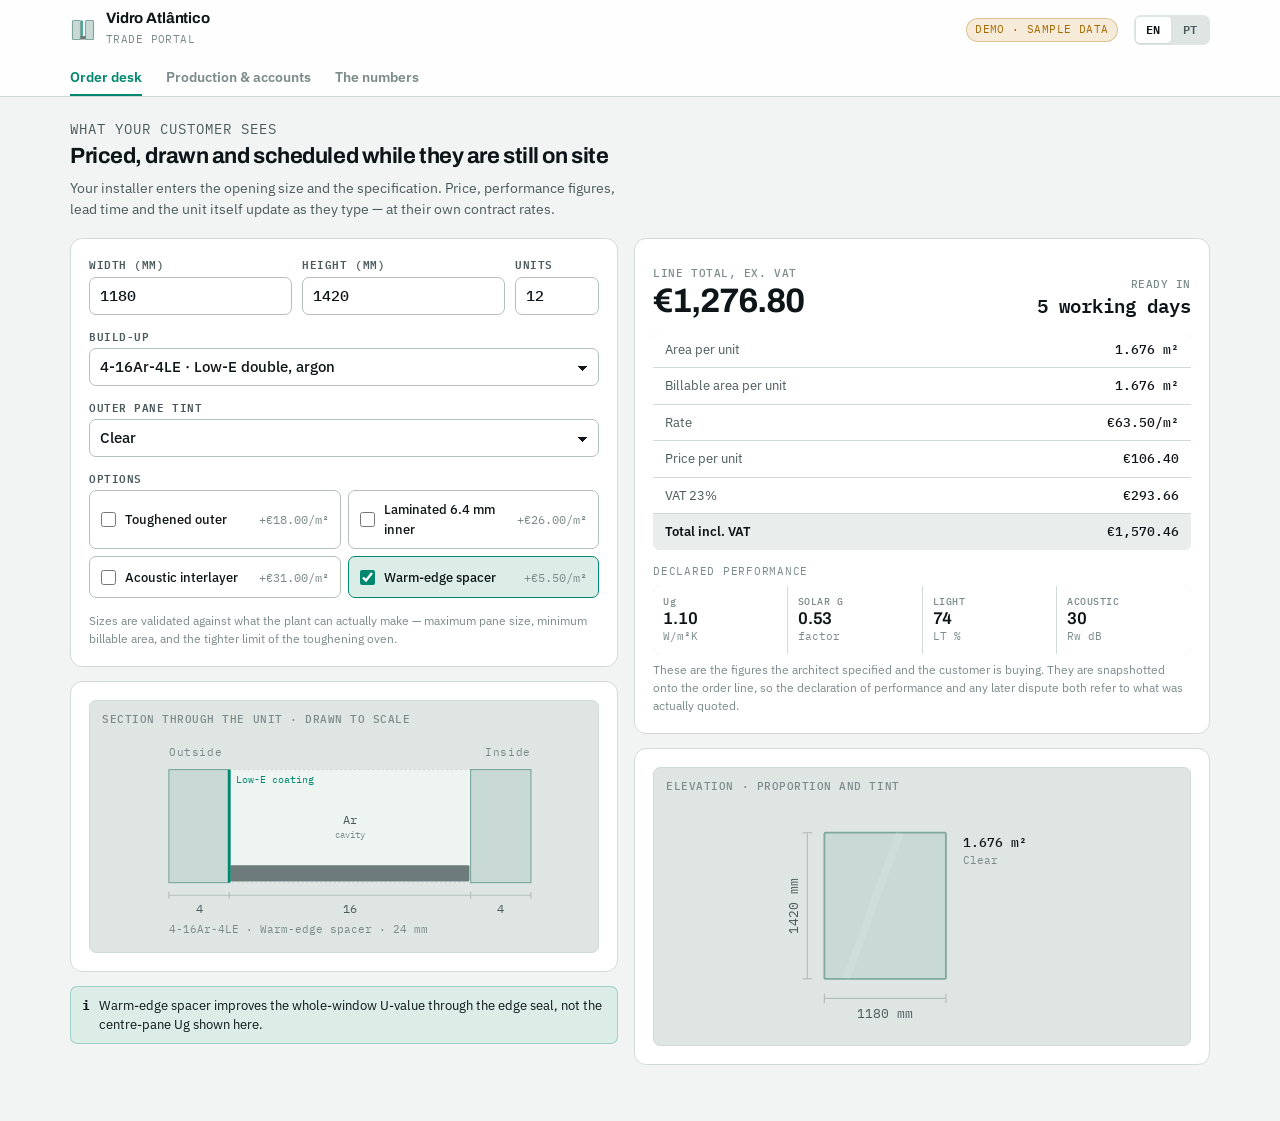
==== demo/index.html @ e07520bb "Add comprehensive overview documentation for `manager2` trade portal in English and Portuguese - Int" ====
<!doctype html>
<html lang="en">
<head>
<meta charset="utf-8">
<meta name="viewport" content="width=device-width, initial-scale=1">
<style>html{color-scheme:light dark}body{margin:0}img{max-width:100%}[hidden]{display:none!important}</style>
</head>
<body>
<title>Glass Order Desk</title>

<link rel="preconnect" href="https://fonts.gstatic.com" crossorigin>
<link rel="stylesheet" href="https://fonts.googleapis.com/css2?family=Archivo:wght@500;600;700&family=IBM+Plex+Mono:wght@400;500&family=IBM+Plex+Sans:wght@400;500;600&display=swap">

<style>
/* ---------------------------------------------------------------------------
   Palette derived from the material: standard float glass carries a green edge
   tint from its iron content — which is precisely why low-iron "extra clear"
   glass sells at a premium. So the neutrals are biased cool-green, the accent
   is that edge colour, and the smoked/tinted product line supplies the warm
   counterpart. Chart series colours validated for CVD separation, chroma,
   lightness band and surface contrast in both modes.
   --------------------------------------------------------------------------- */
:root {
  --ground:        #F2F4F3;
  --surface:       #FFFFFF;
  --surface-2:     #E9EDEB;
  --surface-sunk:  #DFE5E2;
  --edge:          #D2DAD7;
  --edge-strong:   #B4BFBB;

  --ink:           #0E1518;
  --ink-2:         #4A5A5C;
  --ink-3:         #7B8A8A;

  --accent:        #00876F;
  --accent-hover:  #006B58;
  --accent-sunk:   #DCEDE8;
  --accent-ink:    #FFFFFF;

  --tint:          #A56A00;
  --tint-sunk:     #F6EBD9;

  --series-1:      #00876F;
  --series-2:      #A56A00;

  --good:          #0ca30c;
  --warning:       #fab219;
  --serious:       #ec835a;
  --critical:      #d03b3b;
  --good-sunk:     #E2F3E2;
  --warning-sunk:  #FCF2DC;
  --critical-sunk: #FAE6E6;

  --glass-face:    #C9DAD6;
  --glass-edge:    #7FA8A0;
  --gas:           #EEF4F2;
  --spacer:        #6E7B7B;

  --focus:         #00876F;

  --r-sm: 4px;
  --r:    7px;
  --r-lg: 12px;

  --shadow-1: 0 1px 2px rgb(14 21 24 / 7%);
  --shadow-2: 0 4px 16px rgb(14 21 24 / 9%);

  --display: 'Archivo', 'Helvetica Neue', Arial, sans-serif;
  --body:    'IBM Plex Sans', system-ui, -apple-system, 'Segoe UI', sans-serif;
  --mono:    'IBM Plex Mono', ui-monospace, 'SF Mono', Menlo, monospace;

  --ease: cubic-bezier(0.32, 0.72, 0, 1);
  color-scheme: light dark;
}

@media (prefers-color-scheme: dark) {
  :root:not([data-theme="light"]) {
    --ground:        #101719;
    --surface:       #172124;
    --surface-2:     #1E2A2D;
    --surface-sunk:  #131C1F;
    --edge:          #26363A;
    --edge-strong:   #3B4E52;

    --ink:           #EDF2F1;
    --ink-2:         #9FB0AF;
    --ink-3:         #6E8080;

    --accent:        #2E9E8F;
    --accent-hover:  #46B3A6;
    --accent-sunk:   #122E2C;
    --accent-ink:    #06201C;

    --tint:          #BE8636;
    --tint-sunk:     #2C2213;

    --series-1:      #2E9E8F;
    --series-2:      #BE8636;

    --good-sunk:     #102A12;
    --warning-sunk:  #2C2410;
    --critical-sunk: #2E1614;

    --glass-face:    #2A3F42;
    --glass-edge:    #4E7B78;
    --gas:           #1B2629;
    --spacer:        #63767A;

    --focus:         #46B3A6;

    --shadow-1: 0 1px 2px rgb(0 0 0 / 45%);
    --shadow-2: 0 4px 16px rgb(0 0 0 / 55%);
  }
}

:root[data-theme="dark"] {
  --ground:        #101719;
  --surface:       #172124;
  --surface-2:     #1E2A2D;
  --surface-sunk:  #131C1F;
  --edge:          #26363A;
  --edge-strong:   #3B4E52;
  --ink:           #EDF2F1;
  --ink-2:         #9FB0AF;
  --ink-3:         #6E8080;
  --accent:        #2E9E8F;
  --accent-hover:  #46B3A6;
  --accent-sunk:   #122E2C;
  --accent-ink:    #06201C;
  --tint:          #BE8636;
  --tint-sunk:     #2C2213;
  --series-1:      #2E9E8F;
  --series-2:      #BE8636;
  --good-sunk:     #102A12;
  --warning-sunk:  #2C2410;
  --critical-sunk: #2E1614;
  --glass-face:    #2A3F42;
  --glass-edge:    #4E7B78;
  --gas:           #1B2629;
  --spacer:        #63767A;
  --focus:         #46B3A6;
  --shadow-1: 0 1px 2px rgb(0 0 0 / 45%);
  --shadow-2: 0 4px 16px rgb(0 0 0 / 55%);
}

*, *::before, *::after { box-sizing: border-box; }

body {
  margin: 0;
  background: var(--ground);
  color: var(--ink);
  font-family: var(--body);
  font-size: 15px;
  line-height: 1.5;
  -webkit-font-smoothing: antialiased;
}

svg { display: block; }
.draw svg, .panel > svg { width: 100%; height: auto; }
[hidden] { display: none !important; }

:focus-visible {
  outline: 2px solid var(--focus);
  outline-offset: 2px;
}

/* --- Header -------------------------------------------------------------- */
.masthead {
  position: sticky; top: 0; z-index: 40;
  background: color-mix(in srgb, var(--surface) 90%, transparent);
  backdrop-filter: blur(12px) saturate(160%);
  border-bottom: 1px solid var(--edge);
}
.masthead__inner {
  max-width: 1180px; margin: 0 auto; padding: 10px 20px;
  display: flex; align-items: center; gap: 16px; flex-wrap: wrap;
}
.brand { display: flex; align-items: center; gap: 10px; margin-right: auto; }
.brand__glyph { flex: none; }
.brand__name {
  font-family: var(--display); font-weight: 700; font-size: 15px;
  letter-spacing: -0.01em; margin: 0; line-height: 1.15;
}
.brand__sub {
  font-family: var(--mono); font-size: 10.5px; color: var(--ink-3);
  letter-spacing: 0.04em; text-transform: uppercase;
}
.sample-chip {
  font-family: var(--mono); font-size: 10.5px; letter-spacing: 0.04em;
  text-transform: uppercase; color: var(--tint);
  background: var(--tint-sunk); border: 1px solid color-mix(in srgb, var(--tint) 32%, transparent);
  padding: 3px 8px; border-radius: 999px; white-space: nowrap;
}
.lang { display: flex; gap: 2px; background: var(--surface-sunk); padding: 2px; border-radius: var(--r); }
.lang button {
  font: 600 11.5px/1 var(--mono); letter-spacing: 0.05em;
  padding: 7px 10px; border: 0; border-radius: var(--r-sm);
  background: transparent; color: var(--ink-2); cursor: pointer;
  transition: background 140ms var(--ease), color 140ms var(--ease);
}
.lang button[aria-pressed="true"] { background: var(--surface); color: var(--ink); box-shadow: var(--shadow-1); }

.viewtabs {
  max-width: 1180px; margin: 0 auto; padding: 0 20px;
  display: flex; gap: 24px; overflow-x: auto;
}
.viewtabs button {
  font: 600 13.5px/1 var(--body); color: var(--ink-3);
  background: none; border: 0; border-bottom: 2px solid transparent;
  padding: 11px 0 10px; cursor: pointer; white-space: nowrap;
  transition: color 140ms var(--ease), border-color 140ms var(--ease);
}
.viewtabs button:hover { color: var(--ink-2); }
.viewtabs button[aria-selected="true"] { color: var(--accent); border-bottom-color: var(--accent); }

/* --- Shell --------------------------------------------------------------- */
.shell { max-width: 1180px; margin: 0 auto; padding: 22px 20px 56px; }

.viewhead { margin-bottom: 18px; max-width: 62ch; }
.viewhead h2 {
  font-family: var(--display); font-weight: 700; font-size: 22px;
  letter-spacing: -0.02em; margin: 0 0 5px; text-wrap: balance;
}
.viewhead p { margin: 0; color: var(--ink-2); font-size: 14px; }

.eyebrow {
  font-family: var(--mono); font-size: 10.5px; letter-spacing: 0.07em;
  text-transform: uppercase; color: var(--ink-3); margin: 0 0 8px;
}

.panel {
  background: var(--surface); border: 1px solid var(--edge);
  border-radius: var(--r-lg); padding: 18px;
}
.panel--sunk { background: var(--surface-sunk); }

.grid-desk { display: grid; gap: 16px; grid-template-columns: 1fr; align-items: start; }
@media (min-width: 900px) { .grid-desk { grid-template-columns: minmax(0,1fr) minmax(0,1.05fr); } }

.stack { display: flex; flex-direction: column; gap: 14px; }
.row { display: flex; align-items: center; gap: 10px; }
.row--between { justify-content: space-between; }

/* --- Form -------------------------------------------------------------- */
.fieldrow { display: grid; gap: 10px; grid-template-columns: 1fr 1fr 84px; }
@media (max-width: 520px) { .fieldrow { grid-template-columns: 1fr 1fr; } }

label.f { display: block; }
.f__label {
  display: block; font: 600 11px/1.3 var(--mono); letter-spacing: 0.05em;
  text-transform: uppercase; color: var(--ink-2); margin-bottom: 5px;
}
input[type="number"], select {
  width: 100%; font: 500 15px/1.2 var(--mono); color: var(--ink);
  background: var(--surface); border: 1px solid var(--edge-strong);
  border-radius: var(--r); padding: 9px 10px; appearance: none;
  transition: border-color 140ms var(--ease), box-shadow 140ms var(--ease);
}
select { font-family: var(--body); font-weight: 500; padding-right: 30px;
  background-image: linear-gradient(45deg, transparent 50%, currentColor 50%),
                    linear-gradient(135deg, currentColor 50%, transparent 50%);
  background-position: calc(100% - 16px) 17px, calc(100% - 11px) 17px;
  background-size: 5px 5px, 5px 5px; background-repeat: no-repeat; }
input:focus-visible, select:focus-visible {
  outline: none; border-color: var(--focus);
  box-shadow: 0 0 0 3px color-mix(in srgb, var(--focus) 20%, transparent);
}

.opts { display: grid; gap: 7px; grid-template-columns: 1fr; }
@media (min-width: 480px) { .opts { grid-template-columns: 1fr 1fr; } }
.opt {
  display: flex; align-items: center; gap: 9px; cursor: pointer;
  border: 1px solid var(--edge-strong); border-radius: var(--r);
  padding: 9px 11px; background: var(--surface); min-height: 42px;
  transition: border-color 140ms var(--ease), background 140ms var(--ease);
}
.opt:hover { background: var(--surface-2); }
.opt input { accent-color: var(--accent); width: 15px; height: 15px; margin: 0; flex: none; }
.opt:has(input:checked) { border-color: var(--accent); background: var(--accent-sunk); }
.opt__t { font-size: 13px; font-weight: 500; }
.opt__p { font-family: var(--mono); font-size: 11.5px; color: var(--ink-3); margin-left: auto; white-space: nowrap; }

/* --- Readout ------------------------------------------------------------ */
.readout { display: grid; gap: 1px; background: var(--edge); border-radius: var(--r); overflow: hidden; }
.readout__row {
  display: flex; justify-content: space-between; gap: 12px;
  background: var(--surface); padding: 8px 12px; font-size: 13px;
}
.readout__row span:first-child { color: var(--ink-2); }
.readout__row span:last-child { font-family: var(--mono); font-variant-numeric: tabular-nums; font-weight: 500; }
.readout__row--sum { background: var(--surface-2); font-weight: 600; }
.readout__row--sum span:first-child { color: var(--ink); }

.perf { display: grid; grid-template-columns: repeat(4, 1fr); gap: 1px; background: var(--edge);
  border-radius: var(--r); overflow: hidden; }
.perf__cell { background: var(--surface); padding: 9px 10px; }
.perf__k { font: 500 10px/1.3 var(--mono); letter-spacing: 0.05em; text-transform: uppercase; color: var(--ink-3); }
.perf__k--raw { text-transform: none; letter-spacing: 0.03em; }
.perf__v { font: 600 17px/1.25 var(--display); font-variant-numeric: tabular-nums; letter-spacing: -0.01em; }
.perf__u { font-size: 10.5px; color: var(--ink-3); font-family: var(--mono); }

.bigprice {
  display: flex; align-items: flex-end; justify-content: space-between; gap: 14px;
  padding-top: 4px; flex-wrap: wrap;
}
.bigprice__n {
  font-family: var(--display); font-weight: 700; font-size: 34px; line-height: 1;
  letter-spacing: -0.03em; font-variant-numeric: tabular-nums;
}
.bigprice__l { font: 500 11px/1.3 var(--mono); letter-spacing: 0.05em; text-transform: uppercase; color: var(--ink-3); }

.flag {
  display: flex; gap: 9px; align-items: flex-start; font-size: 12.5px;
  border-radius: var(--r); padding: 9px 11px; border: 1px solid transparent;
}
.flag--warn { background: var(--warning-sunk); border-color: color-mix(in srgb, var(--warning) 40%, transparent); }
.flag--bad  { background: var(--critical-sunk); border-color: color-mix(in srgb, var(--critical) 40%, transparent); }
.flag--ok   { background: var(--accent-sunk); border-color: color-mix(in srgb, var(--accent) 28%, transparent); }
.flag__i { flex: none; font-weight: 700; font-family: var(--mono); }

.note { font-size: 12px; color: var(--ink-3); margin: 0; }
.note code, .mono { font-family: var(--mono); }

/* --- Drawing ------------------------------------------------------------ */
.draw { background: var(--surface-sunk); border: 1px solid var(--edge); border-radius: var(--r); padding: 12px; }
.draw + .draw { margin-top: 12px; }
.draw__cap { font: 500 10.5px/1.3 var(--mono); letter-spacing: 0.05em; text-transform: uppercase;
  color: var(--ink-3); margin: 0 0 8px; }

/* --- Queue -------------------------------------------------------------- */
.queue { display: flex; flex-direction: column; gap: 8px; }
.qrow {
  display: grid; gap: 10px; align-items: center; width: 100%; text-align: left;
  grid-template-columns: 1fr auto;
  background: var(--surface); border: 1px solid var(--edge); border-left: 3px solid var(--edge-strong);
  border-radius: var(--r); padding: 11px 13px; cursor: pointer;
  font: inherit; color: inherit;
  transition: border-color 140ms var(--ease), background 140ms var(--ease), transform 140ms var(--ease);
}
.qrow:hover { background: var(--surface-2); }
.qrow:active { transform: scale(0.996); }
.qrow[aria-current="true"] { border-color: var(--accent); border-left-color: var(--accent); background: var(--accent-sunk); }
.qrow[data-sev="critical"] { border-left-color: var(--critical); }
.qrow[data-sev="warning"] { border-left-color: var(--warning); }
.qrow[data-sev="good"] { border-left-color: var(--good); }
.qrow__ref { font: 500 12.5px/1.3 var(--mono); }
.qrow__acct { font-size: 13px; font-weight: 500; margin-top: 1px; }
.qrow__meta { font: 400 11.5px/1.4 var(--mono); color: var(--ink-3); margin-top: 2px; }
.qrow__right { text-align: right; display: flex; flex-direction: column; gap: 4px; align-items: flex-end; }
.qrow__val { font: 600 14px/1.2 var(--mono); font-variant-numeric: tabular-nums; }

.chip {
  display: inline-flex; align-items: center; gap: 5px; white-space: nowrap;
  font: 600 10.5px/1 var(--mono); letter-spacing: 0.03em; text-transform: uppercase;
  padding: 4px 7px; border-radius: 999px;
}
.chip__d { width: 6px; height: 6px; border-radius: 50%; flex: none; }
.chip--good { background: var(--good-sunk); color: color-mix(in srgb, var(--good) 78%, var(--ink)); }
.chip--good .chip__d { background: var(--good); }
.chip--warn { background: var(--warning-sunk); color: color-mix(in srgb, var(--warning) 62%, var(--ink)); }
.chip--warn .chip__d { background: var(--warning); }
.chip--bad { background: var(--critical-sunk); color: color-mix(in srgb, var(--critical) 82%, var(--ink)); }
.chip--bad .chip__d { background: var(--critical); }
.chip--neutral { background: var(--surface-sunk); color: var(--ink-2); }
.chip--neutral .chip__d { background: var(--ink-3); }
.chip--accent { background: var(--accent-sunk); color: color-mix(in srgb, var(--accent) 84%, var(--ink)); }
.chip--accent .chip__d { background: var(--accent); }

.btn {
  display: inline-flex; align-items: center; justify-content: center; gap: 7px;
  min-height: 38px; padding: 8px 15px; font: 600 13px/1 var(--body);
  border-radius: var(--r); border: 1px solid transparent; cursor: pointer;
  transition: background 140ms var(--ease), transform 140ms var(--ease), opacity 140ms var(--ease);
}
.btn:active { transform: scale(0.98); }
.btn--primary { background: var(--accent); color: var(--accent-ink); }
.btn--primary:hover { background: var(--accent-hover); }
.btn--ghost { background: transparent; color: var(--ink); border-color: var(--edge-strong); }
.btn--ghost:hover { background: var(--surface-2); }
.btn:disabled { opacity: 0.45; cursor: not-allowed; transform: none; }

.itemtable { width: 100%; border-collapse: collapse; font-size: 12.5px; }
.itemtable th {
  font: 600 10px/1.3 var(--mono); letter-spacing: 0.05em; text-transform: uppercase;
  color: var(--ink-3); text-align: left; padding: 6px 8px; border-bottom: 1px solid var(--edge);
}
.itemtable td { padding: 7px 8px; border-bottom: 1px solid var(--edge); font-family: var(--mono); }
.itemtable td.t { font-family: var(--body); }
.itemtable .num { text-align: right; font-variant-numeric: tabular-nums; }
.scroll-x { overflow-x: auto; -webkit-overflow-scrolling: touch; }

/* --- Stats + charts ---------------------------------------------------- */
.stats { display: grid; gap: 1px; background: var(--edge); border: 1px solid var(--edge);
  border-radius: var(--r-lg); overflow: hidden; grid-template-columns: repeat(2, 1fr); }
@media (min-width: 760px) { .stats { grid-template-columns: repeat(4, 1fr); } }
.stat { background: var(--surface); padding: 14px 15px; }
.stat__k { font: 500 10.5px/1.3 var(--mono); letter-spacing: 0.05em; text-transform: uppercase; color: var(--ink-3); }
.stat__v { font-family: var(--display); font-weight: 700; font-size: 25px; line-height: 1.1;
  letter-spacing: -0.025em; font-variant-numeric: tabular-nums; margin-top: 3px; }
.stat__n { font-size: 11.5px; color: var(--ink-2); margin-top: 3px; }

.charts { display: grid; gap: 16px; grid-template-columns: 1fr; }
@media (min-width: 880px) { .charts--2 { grid-template-columns: 1fr 1fr; } }

.chart__h { display: flex; justify-content: space-between; align-items: baseline; gap: 10px;
  margin-bottom: 3px; flex-wrap: wrap; }
.chart__t { font-family: var(--display); font-weight: 600; font-size: 14.5px; letter-spacing: -0.01em; margin: 0; }
.chart__s { font-size: 12px; color: var(--ink-2); margin: 0 0 12px; }

.legend { display: flex; gap: 14px; flex-wrap: wrap; margin-bottom: 10px; }
.legend__i { display: flex; align-items: center; gap: 6px; font-size: 11.5px; color: var(--ink-2); }
.legend__sw { width: 10px; height: 10px; border-radius: 2px; flex: none; }

.tip {
  position: fixed; z-index: 60; pointer-events: none; opacity: 0;
  background: var(--surface); border: 1px solid var(--edge-strong);
  border-radius: var(--r); box-shadow: var(--shadow-2);
  padding: 8px 10px; font-size: 12px; min-width: 130px;
  transition: opacity 100ms var(--ease);
}
.tip.on { opacity: 1; }
.tip__t { font: 600 11px/1.3 var(--mono); letter-spacing: 0.04em; text-transform: uppercase;
  color: var(--ink-3); margin-bottom: 5px; }
.tip__r { display: flex; justify-content: space-between; gap: 14px; }
.tip__r span:last-child { font-family: var(--mono); font-variant-numeric: tabular-nums; font-weight: 500; }
.tip__sw { width: 8px; height: 8px; border-radius: 2px; display: inline-block; margin-right: 5px; }

details.data { margin-top: 10px; }
details.data summary {
  font: 500 11.5px/1 var(--mono); letter-spacing: 0.03em; color: var(--ink-3);
  cursor: pointer; padding: 5px 0;
}
details.data summary:hover { color: var(--ink-2); }

.bar-hit { cursor: pointer; }
.bar-hit:hover { opacity: 0.82; }

/* --- Closing ----------------------------------------------------------- */
.before-after { display: grid; gap: 12px; grid-template-columns: 1fr; }
@media (min-width: 720px) { .before-after { grid-template-columns: 1fr 1fr; } }
.ba { border: 1px solid var(--edge); border-radius: var(--r-lg); padding: 16px; background: var(--surface); }
.ba--now { background: var(--surface-sunk); }
.ba h4 { font-family: var(--display); font-size: 13px; font-weight: 700; letter-spacing: 0.02em;
  text-transform: uppercase; margin: 0 0 10px; color: var(--ink-3); }
.ba--after h4 { color: var(--accent); }
.ba ul { margin: 0; padding-left: 17px; font-size: 13.5px; }
.ba li + li { margin-top: 6px; }

.foot { margin-top: 30px; padding-top: 16px; border-top: 1px solid var(--edge);
  font-size: 12px; color: var(--ink-3); max-width: 70ch; }

@media (prefers-reduced-motion: reduce) {
  *, *::before, *::after { transition-duration: 0.01ms !important; animation-duration: 0.01ms !important; }
}
</style>

<header class="masthead">
  <div class="masthead__inner">
    <div class="brand">
      <svg class="brand__glyph" width="26" height="26" viewBox="0 0 26 26" aria-hidden="true">
        <rect x="2.5" y="3.5" width="8" height="19" rx="1" fill="var(--glass-face)" stroke="var(--glass-edge)" stroke-width="1.2"/>
        <rect x="15.5" y="3.5" width="8" height="19" rx="1" fill="var(--glass-face)" stroke="var(--glass-edge)" stroke-width="1.2"/>
        <rect x="10.5" y="19" width="5" height="3.5" fill="var(--spacer)"/>
        <line x1="12" y1="3.5" x2="12" y2="19" stroke="var(--accent)" stroke-width="1.4"/>
      </svg>
      <div>
        <p class="brand__name" data-i18n="brandName">Vidro Atlântico</p>
        <span class="brand__sub" data-i18n="brandSub">Trade portal</span>
      </div>
    </div>
    <span class="sample-chip" data-i18n="sampleChip">Demo · sample data</span>
    <div class="lang" role="group" aria-label="Language">
      <button type="button" data-lang="en" aria-pressed="true">EN</button>
      <button type="button" data-lang="pt" aria-pressed="false">PT</button>
    </div>
  </div>
  <div class="viewtabs" role="tablist">
    <button type="button" role="tab" data-view="desk" aria-selected="true" data-i18n="tabDesk">Order desk</button>
    <button type="button" role="tab" data-view="ops" aria-selected="false" data-i18n="tabOps">Production &amp; accounts</button>
    <button type="button" role="tab" data-view="numbers" aria-selected="false" data-i18n="tabNumbers">The numbers</button>
  </div>
</header>

<main class="shell">

  <!-- ==================== VIEW 1: ORDER DESK ==================== -->
  <section id="view-desk" data-view-panel="desk">
    <div class="viewhead">
      <p class="eyebrow" data-i18n="deskEyebrow">What your customer sees</p>
      <h2 data-i18n="deskTitle">Priced, drawn and scheduled while they are still on site</h2>
      <p data-i18n="deskLead">Your installer enters the opening size and the specification. Price, performance figures, lead time and the unit itself update as they type — at their own contract rates.</p>
    </div>

    <div class="grid-desk">
      <!-- Controls -->
      <div class="stack">
        <div class="panel stack">
          <div class="fieldrow">
            <label class="f">
              <span class="f__label" data-i18n="fWidth">Width (mm)</span>
              <input type="number" id="w" value="1180" min="300" max="3210" step="1" inputmode="numeric">
            </label>
            <label class="f">
              <span class="f__label" data-i18n="fHeight">Height (mm)</span>
              <input type="number" id="h" value="1420" min="300" max="2250" step="1" inputmode="numeric">
            </label>
            <label class="f">
              <span class="f__label" data-i18n="fQty">Units</span>
              <input type="number" id="qty" value="12" min="1" max="500" step="1" inputmode="numeric">
            </label>
          </div>

          <label class="f">
            <span class="f__label" data-i18n="fBuildUp">Build-up</span>
            <select id="spec"></select>
          </label>

          <label class="f">
            <span class="f__label" data-i18n="fTint">Outer pane tint</span>
            <select id="tint"></select>
          </label>

          <div>
            <span class="f__label" data-i18n="fOptions">Options</span>
            <div class="opts" id="opts"></div>
          </div>

          <p class="note" data-i18n="specNote">Sizes are validated against what the plant can actually make — maximum pane size, minimum billable area, and the tighter limit of the toughening oven.</p>
        </div>

        <div class="panel">
          <div class="draw">
            <p class="draw__cap" data-i18n="drawSection">Section through the unit · drawn to scale</p>
            <svg id="section" viewBox="0 0 420 178" width="100%" role="img" aria-label="Scale section through the glass unit"></svg>
          </div>
        </div>

        <div id="flags" class="stack"></div>
      </div>

      <!-- Output -->
      <div class="stack">
        <div class="panel stack">
          <div class="bigprice">
            <div>
              <span class="bigprice__l" data-i18n="oLineTotal">Line total, ex. VAT</span>
              <div class="bigprice__n" id="oTotal">—</div>
            </div>
            <div style="text-align:right">
              <span class="bigprice__l" data-i18n="oLead">Ready in</span>
              <div style="font:600 19px/1.2 var(--mono)" id="oLead">—</div>
            </div>
          </div>

          <div class="readout">
            <div class="readout__row"><span data-i18n="oArea">Area per unit</span><span id="oArea">—</span></div>
            <div class="readout__row"><span data-i18n="oBillable">Billable area per unit</span><span id="oBillable">—</span></div>
            <div class="readout__row"><span data-i18n="oRate">Rate</span><span id="oRate">—</span></div>
            <div class="readout__row"><span data-i18n="oUnit">Price per unit</span><span id="oUnit">—</span></div>
            <div class="readout__row"><span data-i18n="oVat">VAT 23%</span><span id="oVat">—</span></div>
            <div class="readout__row readout__row--sum"><span data-i18n="oGross">Total incl. VAT</span><span id="oGross">—</span></div>
          </div>

          <div>
            <p class="eyebrow" style="margin-bottom:6px" data-i18n="oDeclared">Declared performance</p>
            <div class="perf">
              <div class="perf__cell"><div class="perf__k perf__k--raw">Ug</div><div class="perf__v" id="pUg">—</div><div class="perf__u">W/m²K</div></div>
              <div class="perf__cell"><div class="perf__k" data-i18n="pSolar">Solar g</div><div class="perf__v" id="pG">—</div><div class="perf__u" data-i18n="pSolarU">factor</div></div>
              <div class="perf__cell"><div class="perf__k" data-i18n="pLight">Light</div><div class="perf__v" id="pLt">—</div><div class="perf__u">LT %</div></div>
              <div class="perf__cell"><div class="perf__k" data-i18n="pAcoustic">Acoustic</div><div class="perf__v" id="pRw">—</div><div class="perf__u">Rw dB</div></div>
            </div>
            <p class="note" style="margin-top:7px" data-i18n="perfNote">These are the figures the architect specified and the customer is buying. They are snapshotted onto the order line, so the declaration of performance and any later dispute both refer to what was actually quoted.</p>
          </div>
        </div>

        <div class="panel">
          <div class="draw">
            <p class="draw__cap" data-i18n="drawElevation">Elevation · proportion and tint</p>
            <svg id="elevation" viewBox="0 0 420 190" width="100%" role="img" aria-label="Elevation of the unit showing proportion and tint"></svg>
          </div>
        </div>
      </div>
    </div>
  </section>

  <!-- ==================== VIEW 2: OPS ==================== -->
  <section id="view-ops" data-view-panel="ops" hidden>
    <div class="viewhead">
      <p class="eyebrow" data-i18n="opsEyebrow">What you see</p>
      <h2 data-i18n="opsTitle">A queue you can work, not a pile of emails</h2>
      <p data-i18n="opsLead">Orders arrive as production data, sorted by promised date and payment status, with credit exposure already assessed. Select one to see the schedule of sizes.</p>
    </div>

    <div class="grid-desk">
      <div class="stack">
        <div class="panel">
          <div class="row row--between" style="margin-bottom:12px">
            <p class="eyebrow" style="margin:0" data-i18n="queueHead">Acceptance queue</p>
            <span class="chip chip--neutral" id="queueCount"><span class="chip__d"></span>5</span>
          </div>
          <div class="queue" id="queue"></div>
        </div>
      </div>

      <div class="stack" id="detail"></div>
    </div>
  </section>

  <!-- ==================== VIEW 3: NUMBERS ==================== -->
  <section id="view-numbers" data-view-panel="numbers" hidden>
    <div class="viewhead">
      <p class="eyebrow" data-i18n="numEyebrow">What the month actually did</p>
      <h2 data-i18n="numTitle">Margin per order, and capacity before you sell it</h2>
      <p data-i18n="numLead">Cost is captured on every line at the point of sale, so margin is visible per product line rather than discovered at year end. Square metres committed per week is the number that answers a rush order.</p>
    </div>

    <div class="stats" style="margin-bottom:16px">
      <div class="stat">
        <div class="stat__k" data-i18n="sRev">Revenue, 6 months</div>
        <div class="stat__v">€457.8k</div>
        <div class="stat__n" data-i18n="sRevN">March to August</div>
      </div>
      <div class="stat">
        <div class="stat__k" data-i18n="sMargin">Gross margin</div>
        <div class="stat__v">35.7%</div>
        <div class="stat__n" data-i18n="sMarginN">€163.5k on €457.8k</div>
      </div>
      <div class="stat">
        <div class="stat__k" data-i18n="sAov">Average order</div>
        <div class="stat__v">€1,840</div>
        <div class="stat__n" data-i18n="sAovN">249 orders, 5,890 m²</div>
      </div>
      <div class="stat">
        <div class="stat__k" data-i18n="sOnTime">Delivered in window</div>
        <div class="stat__v">94%</div>
        <div class="stat__n" data-i18n="sOnTimeN">Against the slot the customer chose</div>
      </div>
    </div>

    <div class="charts charts--2" style="margin-bottom:16px">
      <div class="panel">
        <div class="chart__h">
          <h3 class="chart__t" data-i18n="c1Title">Revenue and margin by month</h3>
        </div>
        <p class="chart__s" data-i18n="c1Sub">Thousands of euro, ex. VAT. August reflects the summer shutdown.</p>
        <div class="legend">
          <span class="legend__i"><span class="legend__sw" style="background:var(--series-1)"></span><span data-i18n="lMargin">Gross margin</span></span>
          <span class="legend__i"><span class="legend__sw" style="background:var(--series-2)"></span><span data-i18n="lCost">Cost of goods</span></span>
        </div>
        <svg id="c1" viewBox="0 0 420 210" width="100%" role="img" aria-label="Revenue split into cost of goods and gross margin, by month"></svg>
        <details class="data"><summary data-i18n="showTable">Show data table</summary><div class="scroll-x" id="c1t"></div></details>
      </div>

      <div class="panel">
        <div class="chart__h">
          <h3 class="chart__t" data-i18n="c2Title">Square metres committed per week</h3>
        </div>
        <p class="chart__s" data-i18n="c2Sub">Against a line capacity of 480 m² per week.</p>
        <svg id="c2" viewBox="0 0 420 210" width="100%" role="img" aria-label="Square metres committed per production week against line capacity"></svg>
        <details class="data"><summary data-i18n="showTable">Show data table</summary><div class="scroll-x" id="c2t"></div></details>
      </div>
    </div>

    <div class="panel">
      <div class="chart__h">
        <h3 class="chart__t" data-i18n="c3Title">Volume and margin by product line</h3>
      </div>
      <p class="chart__s" data-i18n="c3Sub">Square metres over six months, with the margin each line returned. The smoked and solar-control work carries the month.</p>
      <svg id="c3" viewBox="0 0 900 168" width="100%" role="img" aria-label="Square metres and margin percentage by product line"></svg>
      <details class="data"><summary data-i18n="showTable">Show data table</summary><div class="scroll-x" id="c3t"></div></details>
    </div>

    <div style="margin-top:26px">
      <p class="eyebrow" data-i18n="baEyebrow">The change, in one screen</p>
      <div class="before-after">
        <div class="ba ba--now">
          <h4 data-i18n="baNowH">How the order runs today</h4>
          <ul>
            <li data-i18n="baNow1">Installer photographs a handwritten schedule of sizes and emails it.</li>
            <li data-i18n="baNow2">Someone prices it by hand from the rate card, into a spreadsheet.</li>
            <li data-i18n="baNow3">Quote sits in an inbox. Two days later it is accepted, with a change.</li>
            <li data-i18n="baNow4">Sizes are retyped into production. This is where the scrap comes from.</li>
            <li data-i18n="baNow5">Delivery date agreed verbally. Invoice raised separately at month end.</li>
          </ul>
        </div>
        <div class="ba ba--after">
          <h4 data-i18n="baAfterH">How it runs here</h4>
          <ul>
            <li data-i18n="baAfter1">Installer enters sizes once, on site, and sees the price immediately.</li>
            <li data-i18n="baAfter2">Rate card applied consistently, at their tier, at any hour.</li>
            <li data-i18n="baAfter3">Order arrives validated against what the plant can make.</li>
            <li data-i18n="baAfter4">Sizes are never retyped. Whoever measured owns the measurement.</li>
            <li data-i18n="baAfter5">Window chosen at checkout. Invoice raised on dispatch, correctly.</li>
          </ul>
        </div>
      </div>
    </div>

    <p class="foot" data-i18n="footNote">Every figure on this page is illustrative sample data for demonstration. Rates, capacities and performance values are configured per manufacturer. Insulating glass units are CE-marked construction products: EN 1279-5 applies, and the Construction Products Regulation requires a manufacturer to identify, on request and for ten years, the customers it supplied — which is why this portal is built around verified trade accounts rather than anonymous logins.</p>
  </section>
</main>

<div class="tip" id="tip" role="status" aria-live="polite"></div>

<script>
(function () {
  'use strict';

  /* =========================================================================
     1. COPY — English and European Portuguese
     ========================================================================= */
  var T = {
    en: {
      brandName: 'Vidro Atlântico', brandSub: 'Trade portal',
      sampleChip: 'Demo · sample data',
      tabDesk: 'Order desk', tabOps: 'Production &amp; accounts', tabNumbers: 'The numbers',

      deskEyebrow: 'What your customer sees',
      deskTitle: 'Priced, drawn and scheduled while they are still on site',
      deskLead: 'Your installer enters the opening size and the specification. Price, performance figures, lead time and the unit itself update as they type — at their own contract rates.',
      fWidth: 'Width (mm)', fHeight: 'Height (mm)', fQty: 'Units',
      fBuildUp: 'Build-up', fTint: 'Outer pane tint', fOptions: 'Options',
      specNote: 'Sizes are validated against what the plant can actually make — maximum pane size, minimum billable area, and the tighter limit of the toughening oven.',
      oLineTotal: 'Line total, ex. VAT', oLead: 'Ready in',
      oArea: 'Area per unit', oBillable: 'Billable area per unit', oRate: 'Rate',
      oUnit: 'Price per unit', oVat: 'VAT 23%', oGross: 'Total incl. VAT',
      oDeclared: 'Declared performance',
      pSolar: 'Solar g', pSolarU: 'factor', pLight: 'Light', pAcoustic: 'Acoustic',
      perfNote: 'These are the figures the architect specified and the customer is buying. They are snapshotted onto the order line, so the declaration of performance and any later dispute both refer to what was actually quoted.',
      drawSection: 'Section through the unit · drawn to scale',
      drawElevation: 'Elevation · proportion and tint',

      opsEyebrow: 'What you see',
      opsTitle: 'A queue you can work, not a pile of emails',
      opsLead: 'Orders arrive as production data, sorted by promised date and payment status, with credit exposure already assessed. Select one to see the schedule of sizes.',
      queueHead: 'Acceptance queue',

      numEyebrow: 'What the month actually did',
      numTitle: 'Margin per order, and capacity before you sell it',
      numLead: 'Cost is captured on every line at the point of sale, so margin is visible per product line rather than discovered at year end. Square metres committed per week is the number that answers a rush order.',
      sRev: 'Revenue, 6 months', sRevN: 'March to August',
      sMargin: 'Gross margin', sMarginN: '€163.5k on €457.8k',
      sAov: 'Average order', sAovN: '249 orders, 5,890 m²',
      sOnTime: 'Delivered in window', sOnTimeN: 'Against the slot the customer chose',
      c1Title: 'Revenue and margin by month',
      c1Sub: 'Thousands of euro, ex. VAT. August reflects the summer shutdown.',
      lMargin: 'Gross margin', lCost: 'Cost of goods',
      c2Title: 'Square metres committed per week',
      c2Sub: 'Against a line capacity of 480 m² per week.',
      c3Title: 'Volume and margin by product line',
      c3Sub: 'Square metres over six months, with the margin each line returned. The smoked and solar-control work carries the month.',
      showTable: 'Show data table',

      baEyebrow: 'The change, in one screen',
      baNowH: 'How the order runs today',
      baNow1: 'Installer photographs a handwritten schedule of sizes and emails it.',
      baNow2: 'Someone prices it by hand from the rate card, into a spreadsheet.',
      baNow3: 'Quote sits in an inbox. Two days later it is accepted, with a change.',
      baNow4: 'Sizes are retyped into production. This is where the scrap comes from.',
      baNow5: 'Delivery date agreed verbally. Invoice raised separately at month end.',
      baAfterH: 'How it runs here',
      baAfter1: 'Installer enters sizes once, on site, and sees the price immediately.',
      baAfter2: 'Rate card applied consistently, at their tier, at any hour.',
      baAfter3: 'Order arrives validated against what the plant can make.',
      baAfter4: 'Sizes are never retyped. Whoever measured owns the measurement.',
      baAfter5: 'Window chosen at checkout. Invoice raised on dispatch, correctly.',
      footNote: 'Every figure on this page is illustrative sample data for demonstration. Rates, capacities and performance values are configured per manufacturer. Insulating glass units are CE-marked construction products: EN 1279-5 applies, and the Construction Products Regulation requires a manufacturer to identify, on request and for ten years, the customers it supplied — which is why this portal is built around verified trade accounts rather than anonymous logins.',

      /* dynamic */
      days: 'working days', perUnit: 'per unit', outside: 'Outside', inside: 'Inside',
      spacerLbl: 'Warm-edge spacer', spacerAlu: 'Aluminium spacer',
      coatingLbl: 'Low-E coating', gasLbl: 'cavity',
      tooBig: 'That size is beyond the maximum pane we can produce ({w} × {h} mm). Split the opening or call the technical desk.',
      tooSmall: 'Minimum unit size is 300 × 300 mm.',
      toughLimit: 'Toughening is limited to 4.2 m² per unit. At {a} m² this unit can be supplied laminated instead.',
      minBillable: 'Below the 0.65 m² minimum, so this unit is billed at the minimum area. The unit itself is {a} m².',
      handling: 'At {a} m² each, these need two-person handling and an A-frame on the vehicle. Flagged automatically to dispatch.',
      warmEdge: 'Warm-edge spacer improves the whole-window U-value through the edge seal, not the centre-pane Ug shown here.',
      creditHead: 'Account', creditLimit: 'Credit limit', creditUsed: 'In use',
      creditAvail: 'Available', creditTerms: 'Terms', creditScore: 'Payment score',
      netDays: '{d}-day terms', prepay: 'Payment in advance',
      accept: 'Accept order', decline: 'Decline', accepted: 'Accepted',
      invoiceIssued: 'Invoice {n} issued', schedule: 'Schedule of sizes',
      colPos: 'Position', colSize: 'Size (mm)', colSpec: 'Specification',
      colQty: 'Qty', colM2: 'm²', colValue: 'Value',
      promised: 'Promised', window: 'Delivery window', method: 'Dispatch',
      selectOrder: 'Select an order from the queue to see its schedule of sizes, credit position and delivery window.',
      totalUnits: '{n} units', mSquared: '{n} m²',
      stAwaiting: 'Awaiting acceptance', stProduction: 'In production',
      stDispatched: 'Dispatched', stPrepay: 'Awaiting payment',
      payPaid: 'Paid', payTerms: 'On terms', payPending: 'Prepay pending',
      flagOverLimit: 'This order takes the account €{n} over its credit limit. Accepting requires a credit decision.',
      flagUnverified: 'New account, verification in progress. Capped at a €250 first order until the VAT registration is confirmed.',
      flagOverdue: 'One invoice is 34 days overdue. Payment score has dropped to 52.',
      flagClean: 'Paid in full before production. Nothing outstanding on the account.',
      capacityLbl: 'Capacity 480 m²',
      tblMonth: 'Month', tblCost: 'Cost of goods', tblMargin: 'Gross margin',
      tblRevenue: 'Revenue', tblWeek: 'Week', tblCommitted: 'Committed m²',
      tblUtil: 'Utilisation', tblLine: 'Product line', tblMarginPct: 'Margin'
    },

    pt: {
      brandName: 'Vidro Atlântico', brandSub: 'Portal comercial',
      sampleChip: 'Demonstração · dados de exemplo',
      tabDesk: 'Balcão de encomendas', tabOps: 'Produção e contas', tabNumbers: 'Os números',

      deskEyebrow: 'O que o seu cliente vê',
      deskTitle: 'Orçamentado, desenhado e agendado ainda o instalador está em obra',
      deskLead: 'O instalador introduz a medida do vão e a especificação. Preço, valores de desempenho, prazo e a própria unidade actualizam-se enquanto escreve — às condições contratadas dele.',
      fWidth: 'Largura (mm)', fHeight: 'Altura (mm)', fQty: 'Unidades',
      fBuildUp: 'Composição', fTint: 'Cor do vidro exterior', fOptions: 'Opções',
      specNote: 'As medidas são validadas contra o que a fábrica consegue produzir — dimensão máxima de pano, área mínima facturável e o limite mais apertado do forno de têmpera.',
      oLineTotal: 'Total da linha, s/ IVA', oLead: 'Pronto em',
      oArea: 'Área por unidade', oBillable: 'Área facturável por unidade', oRate: 'Preço',
      oUnit: 'Preço por unidade', oVat: 'IVA 23%', oGross: 'Total c/ IVA',
      oDeclared: 'Desempenho declarado',
      pSolar: 'Solar g', pSolarU: 'factor', pLight: 'Luz', pAcoustic: 'Acústica',
      perfNote: 'São estes os valores que o projectista especificou e que o cliente está a comprar. Ficam registados na linha de encomenda, para que tanto a declaração de desempenho como qualquer reclamação futura remetam para o que foi efectivamente orçamentado.',
      drawSection: 'Corte pela unidade · desenhado à escala',
      drawElevation: 'Alçado · proporção e cor',

      opsEyebrow: 'O que vê o fabricante',
      opsTitle: 'Uma fila que se trabalha, não um monte de e-mails',
      opsLead: 'As encomendas chegam como dados de produção, ordenadas por data prometida e estado de pagamento, com a exposição de crédito já avaliada. Seleccione uma para ver a lista de medidas.',
      queueHead: 'Fila de aceitação',

      numEyebrow: 'O que o mês fez, na realidade',
      numTitle: 'Margem por encomenda, e capacidade antes de a vender',
      numLead: 'O custo é registado em cada linha no momento da venda, pelo que a margem é visível por linha de produto em vez de descoberta no fecho do ano. Os metros quadrados comprometidos por semana são o número que responde a uma encomenda urgente.',
      sRev: 'Facturação, 6 meses', sRevN: 'De Março a Agosto',
      sMargin: 'Margem bruta', sMarginN: '163,5 mil € em 457,8 mil €',
      sAov: 'Encomenda média', sAovN: '249 encomendas, 5.890 m²',
      sOnTime: 'Entregue na janela', sOnTimeN: 'Face ao horário escolhido pelo cliente',
      c1Title: 'Facturação e margem por mês',
      c1Sub: 'Milhares de euros, s/ IVA. Agosto reflecte a paragem de Verão.',
      lMargin: 'Margem bruta', lCost: 'Custo das mercadorias',
      c2Title: 'Metros quadrados comprometidos por semana',
      c2Sub: 'Face a uma capacidade de linha de 480 m² por semana.',
      c3Title: 'Volume e margem por linha de produto',
      c3Sub: 'Metros quadrados em seis meses, com a margem que cada linha devolveu. O trabalho fumado e de controlo solar é que sustenta o mês.',
      showTable: 'Mostrar tabela de dados',

      baEyebrow: 'A mudança, num ecrã',
      baNowH: 'Como corre a encomenda hoje',
      baNow1: 'O instalador fotografa uma lista de medidas manuscrita e envia-a por e-mail.',
      baNow2: 'Alguém orça à mão a partir da tabela, para uma folha de cálculo.',
      baNow3: 'O orçamento fica numa caixa de correio. Dois dias depois é aceite, com uma alteração.',
      baNow4: 'As medidas são redigitadas para produção. É daqui que vem a sucata.',
      baNow5: 'Data de entrega combinada verbalmente. Factura emitida à parte, ao fim do mês.',
      baAfterH: 'Como corre aqui',
      baAfter1: 'O instalador introduz as medidas uma vez, em obra, e vê o preço de imediato.',
      baAfter2: 'Tabela aplicada de forma consistente, na categoria dele, a qualquer hora.',
      baAfter3: 'A encomenda chega validada contra o que a fábrica consegue produzir.',
      baAfter4: 'As medidas nunca são redigitadas. Quem mediu assume a medida.',
      baAfter5: 'Janela escolhida no checkout. Factura emitida na expedição, correctamente.',
      footNote: 'Todos os valores nesta página são dados de exemplo para demonstração. Preços, capacidades e valores de desempenho são configurados por fabricante. Os vidros isolantes são produtos de construção com marcação CE: aplica-se a EN 1279-5, e o Regulamento dos Produtos de Construção obriga o fabricante a identificar, quando solicitado e durante dez anos, os clientes a quem forneceu — e é por isso que este portal assenta em contas comerciais verificadas e não em registos anónimos.',

      days: 'dias úteis', perUnit: 'por unidade', outside: 'Exterior', inside: 'Interior',
      spacerLbl: 'Perfil de bordo quente', spacerAlu: 'Perfil de alumínio',
      coatingLbl: 'Revestimento baixo emissivo', gasLbl: 'câmara',
      tooBig: 'Essa medida ultrapassa o pano máximo que conseguimos produzir ({w} × {h} mm). Divida o vão ou contacte o departamento técnico.',
      tooSmall: 'A dimensão mínima da unidade é 300 × 300 mm.',
      toughLimit: 'A têmpera está limitada a 4,2 m² por unidade. Com {a} m², esta unidade pode ser fornecida em laminado.',
      minBillable: 'Abaixo do mínimo de 0,65 m², pelo que a unidade é facturada pela área mínima. A unidade em si tem {a} m².',
      handling: 'Com {a} m² cada, estas exigem manuseamento a dois e cavalete no veículo. Sinalizado automaticamente à expedição.',
      warmEdge: 'O perfil de bordo quente melhora o valor U da janela completa através do bordo, não o Ug de centro de vidro aqui apresentado.',
      creditHead: 'Conta', creditLimit: 'Limite de crédito', creditUsed: 'Em uso',
      creditAvail: 'Disponível', creditTerms: 'Condições', creditScore: 'Pontuação de pagamento',
      netDays: '{d} dias', prepay: 'Pagamento antecipado',
      accept: 'Aceitar encomenda', decline: 'Recusar', accepted: 'Aceite',
      invoiceIssued: 'Factura {n} emitida', schedule: 'Lista de medidas',
      colPos: 'Posição', colSize: 'Medida (mm)', colSpec: 'Especificação',
      colQty: 'Qtd', colM2: 'm²', colValue: 'Valor',
      promised: 'Prometido', window: 'Janela de entrega', method: 'Expedição',
      selectOrder: 'Seleccione uma encomenda da fila para ver a lista de medidas, a posição de crédito e a janela de entrega.',
      totalUnits: '{n} unidades', mSquared: '{n} m²',
      stAwaiting: 'Aguarda aceitação', stProduction: 'Em produção',
      stDispatched: 'Expedida', stPrepay: 'Aguarda pagamento',
      payPaid: 'Paga', payTerms: 'A prazo', payPending: 'Pré-pagamento pendente',
      flagOverLimit: 'Esta encomenda coloca a conta {n} € acima do limite de crédito. Aceitar exige uma decisão de crédito.',
      flagUnverified: 'Conta nova, verificação em curso. Limitada a uma primeira encomenda de 250 € até o NIF ser confirmado.',
      flagOverdue: 'Uma factura está vencida há 34 dias. A pontuação de pagamento desceu para 52.',
      flagClean: 'Paga integralmente antes da produção. Nada em dívida na conta.',
      capacityLbl: 'Capacidade 480 m²',
      tblMonth: 'Mês', tblCost: 'Custo das mercadorias', tblMargin: 'Margem bruta',
      tblRevenue: 'Facturação', tblWeek: 'Semana', tblCommitted: 'm² comprometidos',
      tblUtil: 'Utilização', tblLine: 'Linha de produto', tblMarginPct: 'Margem'
    }
  };

  var lang = 'en';
  function t(k) { return (T[lang] && T[lang][k]) || T.en[k] || k; }
  function fill(k, vars) {
    return t(k).replace(/\{(\w+)\}/g, function (_, n) { return vars[n]; });
  }

  /* =========================================================================
     2. PRODUCT DATA
     Build-ups notated the way the trade writes them: 4-16Ar-4 is 4 mm glass,
     16 mm argon cavity, 4 mm glass.
     ========================================================================= */
  var SPECS = [
    { code: '4-16Ar-4', en: 'Clear double, argon', pt: 'Duplo incolor, árgon',
      panes: [4, 4], cavities: [16], gas: 'Ar', coating: null,
      ug: 2.70, g: 0.62, lt: 0.80, rw: 30, rate: 4200, lead: 5, maxA: null },
    { code: '4-16Ar-4LE', en: 'Low-E double, argon', pt: 'Duplo baixo emissivo, árgon',
      panes: [4, 4], cavities: [16], gas: 'Ar', coating: 2,
      ug: 1.10, g: 0.53, lt: 0.74, rw: 30, rate: 5800, lead: 5, maxA: null },
    { code: '4-20Ar-4LE', en: 'Low-E double, 20 mm cavity', pt: 'Duplo baixo emissivo, câmara 20 mm',
      panes: [4, 4], cavities: [20], gas: 'Ar', coating: 2,
      ug: 1.00, g: 0.53, lt: 0.74, rw: 31, rate: 6200, lead: 5, maxA: null },
    { code: '4-14Ar-4-14Ar-4LE²', en: 'Triple, two low-E coatings', pt: 'Triplo, dois revestimentos baixo emissivos',
      panes: [4, 4, 4], cavities: [14, 14], gas: 'Ar', coating: 2,
      ug: 0.60, g: 0.48, lt: 0.68, rw: 33, rate: 9600, lead: 7, maxA: 3.6 }
  ];

  var TINTS = [
    { code: 'CLEAR',  en: 'Clear',            pt: 'Incolor',          up: 0,    g: 1,    lt: 1,    lead: 0, hex: null,      op: 0 },
    { code: 'BRONZE', en: 'Bronze body tint', pt: 'Bronze na massa',  up: 1400, g: 0.62, lt: 0.62, lead: 0, hex: '#8A6A45', op: 0.55 },
    { code: 'GREY',   en: 'Grey body tint',   pt: 'Cinza na massa',   up: 1400, g: 0.60, lt: 0.55, lead: 0, hex: '#6E7276', op: 0.58 },
    { code: 'SMOKE',  en: 'Smoked privacy grey', pt: 'Fumado cinza',  up: 1950, g: 0.42, lt: 0.30, lead: 1, hex: '#43484C', op: 0.74 }
  ];

  var OPTIONS = [
    { code: 'TOUGH', en: 'Toughened outer', pt: 'Exterior temperado',
      up: 1800, lead: 2, rw: 0, maxA: 4.2 },
    { code: 'LAM64', en: 'Laminated 6.4 mm inner', pt: 'Interior laminado 6,4 mm',
      up: 2600, lead: 3, rw: 5, maxA: null },
    { code: 'ACOUSTIC', en: 'Acoustic interlayer', pt: 'Película acústica',
      up: 3100, lead: 4, rw: 9, maxA: null },
    { code: 'WARM', en: 'Warm-edge spacer', pt: 'Perfil de bordo quente',
      up: 550, lead: 0, rw: 0, maxA: null }
  ];

  var MIN_BILLABLE = 0.65, VAT = 0.23;
  var MAX_W = 3210, MAX_H = 2250, MIN_W = 300, MIN_H = 300;

  /* =========================================================================
     3. HELPERS
     ========================================================================= */
  var $ = function (s, r) { return (r || document).querySelector(s); };
  var $$ = function (s, r) { return Array.prototype.slice.call((r || document).querySelectorAll(s)); };

  function euro(cents, dp) {
    var n = cents / 100;
    var d = (dp === undefined) ? 2 : dp;
    var s = n.toFixed(d);
    var parts = s.split('.');
    parts[0] = parts[0].replace(/\B(?=(\d{3})+(?!\d))/g, lang === 'pt' ? '.' : ',');
    return '€' + (parts.length > 1 ? parts.join(lang === 'pt' ? ',' : '.') : parts[0]);
  }
  function num(v, dp) {
    var s = v.toFixed(dp === undefined ? 2 : dp);
    return lang === 'pt' ? s.replace('.', ',') : s;
  }
  function el(tag, attrs, kids) {
    var n = document.createElementNS('http://www.w3.org/2000/svg', tag);
    for (var k in attrs) { if (attrs[k] !== null && attrs[k] !== undefined) n.setAttribute(k, attrs[k]); }
    (kids || []).forEach(function (c) { n.appendChild(c); });
    return n;
  }
  function txt(x, y, s, attrs) {
    var n = el('text', Object.assign({ x: x, y: y }, attrs || {}));
    n.textContent = s;
    return n;
  }
  function name(o) { return o[lang] || o.en; }

  /* =========================================================================
     4. CONFIGURATOR
     ========================================================================= */
  var state = { spec: 1, tint: 0, opts: { TOUGH: false, LAM64: false, ACOUSTIC: false, WARM: true } };

  function buildSelects() {
    var sp = $('#spec');
    sp.innerHTML = '';
    SPECS.forEach(function (s, i) {
      var o = document.createElement('option');
      o.value = i;
      o.textContent = s.code + ' · ' + name(s);
      sp.appendChild(o);
    });
    sp.value = state.spec;

    var tn = $('#tint');
    tn.innerHTML = '';
    TINTS.forEach(function (s, i) {
      var o = document.createElement('option');
      o.value = i;
      o.textContent = name(s) + (s.up ? '  +' + euro(s.up, 2) + '/m²' : '');
      tn.appendChild(o);
    });
    tn.value = state.tint;

    var box = $('#opts');
    box.innerHTML = '';
    OPTIONS.forEach(function (o) {
      var lab = document.createElement('label');
      lab.className = 'opt';
      var inp = document.createElement('input');
      inp.type = 'checkbox'; inp.value = o.code; inp.checked = !!state.opts[o.code];
      inp.addEventListener('change', function () { state.opts[o.code] = inp.checked; compute(); });
      var s1 = document.createElement('span'); s1.className = 'opt__t'; s1.textContent = name(o);
      var s2 = document.createElement('span'); s2.className = 'opt__p'; s2.textContent = '+' + euro(o.up, 2) + '/m²';
      lab.appendChild(inp); lab.appendChild(s1); lab.appendChild(s2);
      box.appendChild(lab);
    });
  }

  function compute() {
    var w = parseInt($('#w').value, 10) || 0;
    var h = parseInt($('#h').value, 10) || 0;
    var qty = Math.max(1, parseInt($('#qty').value, 10) || 1);
    var spec = SPECS[state.spec];
    var tint = TINTS[state.tint];

    var area = (w * h) / 1e6;
    var billable = Math.max(area, MIN_BILLABLE);

    var rate = spec.rate + tint.up;
    var lead = spec.lead + tint.lead;
    var rw = spec.rw;
    var chosen = [];

    OPTIONS.forEach(function (o) {
      if (!state.opts[o.code]) return;
      chosen.push(o);
      rate += o.up;
      lead += o.lead;
      rw += o.rw;
    });

    var unit = Math.round(billable * rate);
    var net = unit * qty;
    var vat = Math.round(net * VAT);

    var g = spec.g * tint.g;
    var lt = spec.lt * tint.lt;

    /* Output */
    $('#oTotal').textContent = euro(net, 2);
    $('#oLead').textContent = lead + ' ' + t('days');
    $('#oArea').textContent = num(area, 3) + ' m²';
    $('#oBillable').textContent = num(billable, 3) + ' m²' + (billable > area ? ' *' : '');
    $('#oRate').textContent = euro(rate, 2) + '/m²';
    $('#oUnit').textContent = euro(unit, 2);
    $('#oVat').textContent = euro(vat, 2);
    $('#oGross').textContent = euro(net + vat, 2);
    $('#pUg').textContent = num(spec.ug, 2);
    $('#pG').textContent = num(g, 2);
    $('#pLt').textContent = Math.round(lt * 100);
    $('#pRw').textContent = rw;

    /* Validation and advisory flags */
    var flags = [];
    if (w > MAX_W || h > MAX_H) {
      flags.push(['bad', fill('tooBig', { w: MAX_W, h: MAX_H })]);
    }
    if (w < MIN_W || h < MIN_H) {
      flags.push(['bad', t('tooSmall')]);
    }
    if (state.opts.TOUGH && area > 4.2) {
      flags.push(['bad', fill('toughLimit', { a: num(area, 2) })]);
    }
    if (spec.maxA && area > spec.maxA) {
      flags.push(['warn', fill('toughLimit', { a: num(area, 2) })]);
    }
    if (billable > area) {
      flags.push(['warn', fill('minBillable', { a: num(area, 3) })]);
    }
    if (area >= 2.6) {
      flags.push(['warn', fill('handling', { a: num(area, 2) })]);
    }
    if (state.opts.WARM) {
      flags.push(['ok', t('warmEdge')]);
    }

    var fb = $('#flags');
    fb.innerHTML = '';
    flags.forEach(function (f) {
      var d = document.createElement('div');
      d.className = 'flag flag--' + (f[0] === 'bad' ? 'bad' : f[0] === 'warn' ? 'warn' : 'ok');
      d.innerHTML = '<span class="flag__i">' + (f[0] === 'ok' ? 'i' : '!') + '</span><span></span>';
      d.lastChild.textContent = f[1];
      fb.appendChild(d);
    });

    drawSection(spec, tint, chosen);
    drawElevation(w, h, tint);
  }

  /* --- Section: panes and cavities drawn to true relative scale ----------- */
  function drawSection(spec, tint, chosen) {
    var svg = $('#section');
    svg.innerHTML = '';
    var W = 420, H = 178;
    var left = 58, right = 372, top = 30, bot = 128;

    var layers = [];
    for (var i = 0; i < spec.panes.length; i++) {
      layers.push({ kind: 'pane', mm: spec.panes[i], idx: i });
      if (i < spec.cavities.length) layers.push({ kind: 'gas', mm: spec.cavities[i], idx: i });
    }
    var totalMm = layers.reduce(function (a, l) { return a + l.mm; }, 0);
    var px = (right - left) / totalMm;

    svg.appendChild(txt(left, 18, t('outside'), {
      'font-family': 'var(--mono)', 'font-size': 9.5, fill: 'var(--ink-3)', 'letter-spacing': '0.06em'
    }));
    var ins = txt(right, 18, t('inside'), {
      'font-family': 'var(--mono)', 'font-size': 9.5, fill: 'var(--ink-3)',
      'text-anchor': 'end', 'letter-spacing': '0.06em'
    });
    svg.appendChild(ins);

    var x = left;
    layers.forEach(function (l) {
      var wpx = l.mm * px;
      if (l.kind === 'pane') {
        var isOuter = l.idx === 0;
        svg.appendChild(el('rect', {
          x: x, y: top, width: wpx, height: bot - top,
          fill: 'var(--glass-face)', stroke: 'var(--glass-edge)', 'stroke-width': 1
        }));
        if (isOuter && tint.hex) {
          svg.appendChild(el('rect', {
            x: x, y: top, width: wpx, height: bot - top,
            fill: tint.hex, opacity: tint.op
          }));
        }
      } else {
        svg.appendChild(el('rect', {
          x: x, y: top, width: wpx, height: bot - top,
          fill: 'var(--gas)', stroke: 'var(--edge)', 'stroke-width': 1, 'stroke-dasharray': '2 2'
        }));
        svg.appendChild(el('rect', {
          x: x + 1, y: bot - 15, width: wpx - 2, height: 14,
          fill: 'var(--spacer)', rx: 1
        }));
        svg.appendChild(txt(x + wpx / 2, (top + bot) / 2 - 2, spec.gas, {
          'font-family': 'var(--mono)', 'font-size': 10, fill: 'var(--ink-2)', 'text-anchor': 'middle'
        }));
        svg.appendChild(txt(x + wpx / 2, (top + bot) / 2 + 10, t('gasLbl'), {
          'font-family': 'var(--mono)', 'font-size': 8, fill: 'var(--ink-3)', 'text-anchor': 'middle'
        }));
      }
      /* dimension tick + mm label */
      svg.appendChild(el('line', {
        x1: x, y1: bot + 8, x2: x, y2: bot + 14, stroke: 'var(--edge-strong)', 'stroke-width': 1
      }));
      svg.appendChild(txt(x + wpx / 2, bot + 26, String(l.mm), {
        'font-family': 'var(--mono)', 'font-size': 10, fill: 'var(--ink-2)', 'text-anchor': 'middle'
      }));
      x += wpx;
    });
    svg.appendChild(el('line', {
      x1: right, y1: bot + 8, x2: right, y2: bot + 14, stroke: 'var(--edge-strong)', 'stroke-width': 1
    }));
    svg.appendChild(el('line', {
      x1: left, y1: bot + 11, x2: right, y2: bot + 11, stroke: 'var(--edge-strong)', 'stroke-width': 1
    }));

    /* Low-E coating marker on surface 2 — the cavity face of the outer pane */
    if (spec.coating) {
      var cx = left + spec.panes[0] * px;
      svg.appendChild(el('line', {
        x1: cx, y1: top, x2: cx, y2: bot, stroke: 'var(--accent)', 'stroke-width': 2.5
      }));
      svg.appendChild(txt(cx + 6, top + 12, t('coatingLbl'), {
        'font-family': 'var(--mono)', 'font-size': 8.5, fill: 'var(--accent)'
      }));
    }

    var spacerTxt = state.opts.WARM ? t('spacerLbl') : t('spacerAlu');
    svg.appendChild(txt(left, H - 6, spec.code + '   ·   ' + spacerTxt + '   ·   ' + num(totalMm, 0) + ' mm', {
      'font-family': 'var(--mono)', 'font-size': 9.5, fill: 'var(--ink-3)'
    }));
  }

  /* --- Elevation: the opening, to proportion ------------------------------ */
  function drawElevation(w, h, tint) {
    var svg = $('#elevation');
    svg.innerHTML = '';
    var maxW = 210, maxH = 120;
    var ww = Math.max(w, 1), hh = Math.max(h, 1);
    var sc = Math.min(maxW / ww, maxH / hh);
    var bw = ww * sc, bh = hh * sc;
    var ox = 130, oy = 26;

    svg.appendChild(el('rect', {
      x: ox, y: oy, width: bw, height: bh, rx: 1,
      fill: 'var(--glass-face)', stroke: 'var(--glass-edge)', 'stroke-width': 1.5
    }));
    if (tint.hex) {
      svg.appendChild(el('rect', {
        x: ox, y: oy, width: bw, height: bh, rx: 1, fill: tint.hex, opacity: tint.op
      }));
    }
    /* reflection line — the visual cue that reads as glass */
    svg.appendChild(el('line', {
      x1: ox + bw * 0.18, y1: oy + bh, x2: ox + bw * 0.62, y2: oy,
      stroke: '#FFFFFF', 'stroke-width': 6, opacity: 0.10
    }));

    /* Width dimension, below */
    var dy = oy + bh + 16;
    svg.appendChild(el('line', { x1: ox, y1: dy, x2: ox + bw, y2: dy, stroke: 'var(--edge-strong)', 'stroke-width': 1 }));
    svg.appendChild(el('line', { x1: ox, y1: dy - 4, x2: ox, y2: dy + 4, stroke: 'var(--edge-strong)', 'stroke-width': 1 }));
    svg.appendChild(el('line', { x1: ox + bw, y1: dy - 4, x2: ox + bw, y2: dy + 4, stroke: 'var(--edge-strong)', 'stroke-width': 1 }));
    svg.appendChild(txt(ox + bw / 2, dy + 16, w + ' mm', {
      'font-family': 'var(--mono)', 'font-size': 10.5, fill: 'var(--ink-2)', 'text-anchor': 'middle'
    }));

    /* Height dimension, left */
    var dx = ox - 14;
    svg.appendChild(el('line', { x1: dx, y1: oy, x2: dx, y2: oy + bh, stroke: 'var(--edge-strong)', 'stroke-width': 1 }));
    svg.appendChild(el('line', { x1: dx - 4, y1: oy, x2: dx + 4, y2: oy, stroke: 'var(--edge-strong)', 'stroke-width': 1 }));
    svg.appendChild(el('line', { x1: dx - 4, y1: oy + bh, x2: dx + 4, y2: oy + bh, stroke: 'var(--edge-strong)', 'stroke-width': 1 }));
    var ht = txt(dx - 8, oy + bh / 2, h + ' mm', {
      'font-family': 'var(--mono)', 'font-size': 10.5, fill: 'var(--ink-2)', 'text-anchor': 'middle'
    });
    ht.setAttribute('transform', 'rotate(-90 ' + (dx - 8) + ' ' + (oy + bh / 2) + ')');
    svg.appendChild(ht);

    var a = (w * h) / 1e6;
    svg.appendChild(txt(ox + bw + 14, oy + 12, num(a, 3) + ' m²', {
      'font-family': 'var(--mono)', 'font-size': 11, fill: 'var(--ink)', 'font-weight': 500
    }));
    svg.appendChild(txt(ox + bw + 14, oy + 26, name(TINTS[state.tint]), {
      'font-family': 'var(--mono)', 'font-size': 9, fill: 'var(--ink-3)'
    }));
  }

  /* =========================================================================
     5. ORDER QUEUE
     Values are NOT hard-coded: each order lists its schedule of sizes, and the
     totals are computed with the same pricing function the configurator uses.
     A manager who checks the arithmetic finds it consistent.
     ========================================================================= */
  function priceUnit(specIdx, tintIdx, optCodes, w, h) {
    var spec = SPECS[specIdx], tint = TINTS[tintIdx];
    var area = (w * h) / 1e6;
    var billable = Math.max(area, MIN_BILLABLE);
    var rate = spec.rate + tint.up;
    var lead = spec.lead + tint.lead;
    OPTIONS.forEach(function (o) {
      if (optCodes.indexOf(o.code) !== -1) { rate += o.up; lead += o.lead; }
    });
    return { area: area, billable: billable, rate: rate, lead: lead, unit: Math.round(billable * rate) };
  }

  function specLabel(specIdx, tintIdx, optCodes) {
    var bits = [SPECS[specIdx].code];
    if (tintIdx > 0) bits.push(name(TINTS[tintIdx]));
    optCodes.forEach(function (c) {
      if (c === 'WARM') return;
      var o = OPTIONS.filter(function (x) { return x.code === c; })[0];
      if (o) bits.push(name(o));
    });
    return bits.join(' · ');
  }

  var ORDERS = [
    {
      ref: 'ORD-2026-001886', acct: 'Construtora Miradouro, S.A.', acctRef: 'ACC-000255',
      status: 'awaiting', pay: 'terms', sev: 'critical', flag: 'overLimit', overBy: '2.281',
      promised: '08.09.2026', window: '08.09, 07:00–10:00', method: 'own_fleet',
      credit: { limit: 2500000, used: 2380000, terms: 45, score: 71 },
      items: [
        { pos: 'Bloco A / W01', w: 1480, h: 1980, s: 1, t: 3, o: ['WARM'], q: 4 },
        { pos: 'Bloco A / W02', w: 1180, h: 1420, s: 1, t: 3, o: ['WARM'], q: 2 },
        { pos: 'Bloco B / P01', w: 2100, h: 1800, s: 1, t: 3, o: ['TOUGH', 'WARM'], q: 2 }
      ]
    },
    {
      ref: 'ORD-2026-001884', acct: 'Vidraçaria Costa &amp; Filhos, Lda', acctRef: 'ACC-000118',
      status: 'awaiting', pay: 'paid', sev: 'good', flag: 'clean',
      promised: '05.09.2026', window: '05.09, 13:00–16:00', method: 'own_fleet',
      credit: { limit: 1850000, used: 0, terms: 30, score: 92 },
      items: [
        { pos: 'Rua Formosa / J01', w: 1080, h: 1420, s: 1, t: 0, o: ['TOUGH', 'WARM'], q: 12 }
      ]
    },
    {
      ref: 'ORD-2026-001885', acct: 'JanelaNova Instalações, Lda', acctRef: 'ACC-000204',
      status: 'production', pay: 'terms', sev: 'neutral', flag: null,
      promised: '11.09.2026', window: '11.09, 08:00–12:00', method: 'carrier',
      credit: { limit: 1200000, used: 431000, terms: 30, score: 84 },
      items: [
        { pos: 'Lote 1 / J01', w: 900, h: 1200, s: 1, t: 0, o: ['WARM'], q: 20 },
        { pos: 'Lote 1 / J02', w: 1400, h: 1200, s: 1, t: 0, o: ['WARM'], q: 14 }
      ]
    },
    {
      ref: 'ORD-2026-001887', acct: 'Alumínios do Vale, Unipessoal Lda', acctRef: 'ACC-000301',
      status: 'prepay', pay: 'pending', sev: 'warning', flag: 'unverified',
      promised: '—', window: '—', method: 'collection',
      credit: { limit: 0, used: 0, terms: 0, score: null },
      items: [
        { pos: 'Amostra / A01', w: 800, h: 1000, s: 2, t: 1, o: ['WARM'], q: 4 }
      ]
    },
    {
      ref: 'ORD-2026-001883', acct: 'Habitat Reabilitação, Lda', acctRef: 'ACC-000162',
      status: 'dispatched', pay: 'terms', sev: 'warning', flag: 'overdue',
      promised: '02.09.2026', window: '02.09, 07:00–11:00', method: 'own_fleet',
      credit: { limit: 900000, used: 612000, terms: 30, score: 52 },
      items: [
        { pos: 'Bloco C / W05', w: 1200, h: 1550, s: 3, t: 0, o: ['WARM'], q: 16 }
      ]
    }
  ];

  ORDERS.forEach(function (ord) {
    var m2 = 0, net = 0, units = 0, lead = 0;
    ord.items.forEach(function (it) {
      var p = priceUnit(it.s, it.t, it.o, it.w, it.h);
      it.p = p;
      it.m2 = p.area * it.q;
      it.net = p.unit * it.q;
      m2 += it.m2; net += it.net; units += it.q;
      lead = Math.max(lead, p.lead);
    });
    ord.m2 = m2; ord.net = net; ord.units = units; ord.lead = lead;
  });

  var STATUS_CHIP = {
    awaiting:   ['accent', 'stAwaiting'],
    production: ['neutral', 'stProduction'],
    dispatched: ['good', 'stDispatched'],
    prepay:     ['warn', 'stPrepay']
  };
  var PAY_CHIP = {
    paid:    ['good', 'payPaid'],
    terms:   ['neutral', 'payTerms'],
    pending: ['warn', 'payPending']
  };
  var METHOD = {
    own_fleet:  { en: 'Own fleet, A-frame', pt: 'Frota própria, cavalete' },
    carrier:    { en: 'Carrier, stillage', pt: 'Transportador, bastidor' },
    collection: { en: 'Collection', pt: 'Recolha no local' }
  };

  var selected = 0;
  var acceptedRefs = {};

  function chip(kind, label) {
    return '<span class="chip chip--' + kind + '"><span class="chip__d"></span>' + label + '</span>';
  }

  function renderQueue() {
    var q = $('#queue');
    q.innerHTML = '';
    $('#queueCount').innerHTML = '<span class="chip__d"></span>' + ORDERS.length;

    ORDERS.forEach(function (ord, i) {
      var b = document.createElement('button');
      b.type = 'button';
      b.className = 'qrow';
      b.setAttribute('data-sev', ord.sev);
      b.setAttribute('aria-current', i === selected ? 'true' : 'false');

      var st = acceptedRefs[ord.ref] ? ['good', 'accepted'] : STATUS_CHIP[ord.status];

      b.innerHTML =
        '<div>' +
          '<div class="qrow__ref">' + ord.ref + '</div>' +
          '<div class="qrow__acct">' + ord.acct + '</div>' +
          '<div class="qrow__meta">' +
            fill('totalUnits', { n: ord.units }) + ' · ' +
            fill('mSquared', { n: num(ord.m2, 1) }) + ' · ' + t('promised') + ' ' + ord.promised +
          '</div>' +
        '</div>' +
        '<div class="qrow__right">' +
          '<div class="qrow__val">' + euro(ord.net, 2) + '</div>' +
          chip(st[0], t(st[1])) +
        '</div>';

      b.addEventListener('click', function () { selected = i; renderQueue(); renderDetail(); });
      q.appendChild(b);
    });
  }

  function renderDetail() {
    var box = $('#detail');
    box.innerHTML = '';
    var ord = ORDERS[selected];
    if (!ord) {
      box.innerHTML = '<div class="panel"><p class="note">' + t('selectOrder') + '</p></div>';
      return;
    }

    var isAccepted = !!acceptedRefs[ord.ref];
    var wrap = document.createElement('div');
    wrap.className = 'panel stack';

    var flagHtml = '';
    if (ord.flag) {
      var kind = ord.flag === 'clean' ? 'ok' : (ord.flag === 'overLimit' ? 'bad' : 'warn');
      var msg = ord.flag === 'overLimit'
        ? fill('flagOverLimit', { n: ord.overBy })
        : t('flag' + ord.flag.charAt(0).toUpperCase() + ord.flag.slice(1));
      flagHtml = '<div class="flag flag--' + kind + '"><span class="flag__i">' +
        (kind === 'ok' ? 'i' : '!') + '</span><span>' + msg + '</span></div>';
    }

    var rows = ord.items.map(function (it) {
      return '<tr>' +
        '<td>' + it.pos + '</td>' +
        '<td>' + it.w + ' × ' + it.h + '</td>' +
        '<td class="t">' + specLabel(it.s, it.t, it.o) + '</td>' +
        '<td class="num">' + it.q + '</td>' +
        '<td class="num">' + num(it.m2, 2) + '</td>' +
        '<td class="num">' + euro(it.net, 2) + '</td>' +
        '</tr>';
    }).join('');

    var c = ord.credit;
    var avail = Math.max(0, c.limit - c.used);

    wrap.innerHTML =
      '<div class="row row--between" style="align-items:flex-start">' +
        '<div>' +
          '<div class="qrow__ref">' + ord.ref + '</div>' +
          '<div style="font:600 16px/1.3 var(--display);letter-spacing:-0.01em">' + ord.acct + '</div>' +
          '<div class="qrow__meta">' + ord.acctRef + '</div>' +
        '</div>' +
        '<div style="text-align:right">' +
          '<div style="font:700 22px/1.1 var(--display);letter-spacing:-0.02em;font-variant-numeric:tabular-nums">' +
            euro(ord.net, 2) + '</div>' +
          '<div style="margin-top:5px">' + chip(PAY_CHIP[ord.pay][0], t(PAY_CHIP[ord.pay][1])) + '</div>' +
        '</div>' +
      '</div>' +
      flagHtml +
      '<div>' +
        '<p class="eyebrow" style="margin-bottom:6px">' + t('schedule') + '</p>' +
        '<div class="scroll-x"><table class="itemtable"><thead><tr>' +
          '<th>' + t('colPos') + '</th><th>' + t('colSize') + '</th><th>' + t('colSpec') + '</th>' +
          '<th class="num">' + t('colQty') + '</th><th class="num">' + t('colM2') + '</th>' +
          '<th class="num">' + t('colValue') + '</th>' +
        '</tr></thead><tbody>' + rows + '</tbody></table></div>' +
      '</div>' +
      '<div class="readout">' +
        '<div class="readout__row"><span>' + t('window') + '</span><span>' + ord.window + '</span></div>' +
        '<div class="readout__row"><span>' + t('method') + '</span><span>' + name(METHOD[ord.method]) + '</span></div>' +
        '<div class="readout__row"><span>' + t('creditLimit') + '</span><span>' +
          (c.limit ? euro(c.limit, 0) : '—') + '</span></div>' +
        '<div class="readout__row"><span>' + t('creditUsed') + '</span><span>' +
          (c.limit ? euro(c.used, 0) : '—') + '</span></div>' +
        '<div class="readout__row"><span>' + t('creditAvail') + '</span><span>' +
          (c.limit ? euro(avail, 0) : t('prepay')) + '</span></div>' +
        '<div class="readout__row"><span>' + t('creditTerms') + '</span><span>' +
          (c.terms ? fill('netDays', { d: c.terms }) : t('prepay')) + '</span></div>' +
        '<div class="readout__row readout__row--sum"><span>' + t('creditScore') + '</span><span>' +
          (c.score === null ? '—' : c.score + ' / 100') + '</span></div>' +
      '</div>' +
      '<div class="row" id="actions"></div>';

    box.appendChild(wrap);

    var actions = $('#actions', wrap);
    if (isAccepted) {
      actions.innerHTML = '<div class="flag flag--ok" style="width:100%">' +
        '<span class="flag__i">✓</span><span>' +
        fill('invoiceIssued', { n: 'FT2026/00' + (418 + selected) }) + '</span></div>';
    } else {
      var ok = document.createElement('button');
      ok.type = 'button';
      ok.className = 'btn btn--primary';
      ok.textContent = t('accept');
      ok.addEventListener('click', function () {
        acceptedRefs[ord.ref] = true;
        renderQueue();
        renderDetail();
      });
      var no = document.createElement('button');
      no.type = 'button';
      no.className = 'btn btn--ghost';
      no.textContent = t('decline');
      actions.appendChild(ok);
      actions.appendChild(no);
    }
  }

  /* =========================================================================
     6. CHARTS
     Hand-drawn SVG against one scale per chart, with a hover layer and a
     table view. Series colours validated for CVD separation, chroma,
     lightness band and surface contrast in both light and dark modes.
     ========================================================================= */
  var MONTHS = [
    { en: 'Mar', pt: 'Mar', cost: 41.0, margin: 21.4 },
    { en: 'Apr', pt: 'Abr', cost: 46.4, margin: 25.4 },
    { en: 'May', pt: 'Mai', cost: 44.6, margin: 23.6 },
    { en: 'Jun', pt: 'Jun', cost: 53.7, margin: 30.9 },
    { en: 'Jul', pt: 'Jul', cost: 57.5, margin: 33.8 },
    { en: 'Aug', pt: 'Ago', cost: 51.1, margin: 28.4 }
  ];
  var WEEKS = [
    { w: 'W31', m2: 402 }, { w: 'W32', m2: 441 }, { w: 'W33', m2: 468 },
    { w: 'W34', m2: 455 }, { w: 'W35', m2: 471 }, { w: 'W36', m2: 429 }
  ];
  var CAPACITY = 480;
  var LINES = [
    { en: 'Low-E double', pt: 'Duplo baixo emissivo', m2: 3180, margin: 33.1 },
    { en: 'Smoked &amp; solar control', pt: 'Fumado e controlo solar', m2: 1240, margin: 44.6 },
    { en: 'Triple', pt: 'Triplo', m2: 780, margin: 38.2 },
    { en: 'Clear double', pt: 'Duplo incolor', m2: 690, margin: 21.4 }
  ];

  var tip = $('#tip');
  function showTip(evt, title, rows) {
    tip.innerHTML = '<div class="tip__t">' + title + '</div>' +
      rows.map(function (r) {
        var sw = r[2] ? '<span class="tip__sw" style="background:' + r[2] + '"></span>' : '';
        return '<div class="tip__r"><span>' + sw + r[0] + '</span><span>' + r[1] + '</span></div>';
      }).join('');
    tip.classList.add('on');
    moveTip(evt);
  }
  function moveTip(evt) {
    var pad = 14;
    var r = tip.getBoundingClientRect();
    var x = evt.clientX + pad, y = evt.clientY + pad;
    if (x + r.width > window.innerWidth - 8) x = evt.clientX - r.width - pad;
    if (y + r.height > window.innerHeight - 8) y = evt.clientY - r.height - pad;
    tip.style.left = Math.max(8, x) + 'px';
    tip.style.top = Math.max(8, y) + 'px';
  }
  function hideTip() { tip.classList.remove('on'); }

  function hoverable(node, title, rows) {
    node.classList.add('bar-hit');
    node.addEventListener('mouseenter', function (e) { showTip(e, title, rows); });
    node.addEventListener('mousemove', moveTip);
    node.addEventListener('mouseleave', hideTip);
  }

  function gridline(svg, x1, x2, y, label) {
    svg.appendChild(el('line', {
      x1: x1, y1: y, x2: x2, y2: y, stroke: 'var(--edge)', 'stroke-width': 1
    }));
    if (label !== null) {
      svg.appendChild(txt(x1 - 7, y + 3.5, label, {
        'font-family': 'var(--mono)', 'font-size': 9.5, fill: 'var(--ink-3)', 'text-anchor': 'end'
      }));
    }
  }

  function drawC1() {
    var svg = $('#c1');
    svg.innerHTML = '';
    var L = 42, R = 410, TOP = 24, BOT = 168, MAX = 100;
    var y = function (v) { return BOT - (v / MAX) * (BOT - TOP); };

    [0, 25, 50, 75, 100].forEach(function (v) { gridline(svg, L, R, y(v), String(v)); });
    svg.appendChild(txt(L - 7, TOP - 10, '€k', {
      'font-family': 'var(--mono)', 'font-size': 9, fill: 'var(--ink-3)', 'text-anchor': 'end'
    }));

    var band = (R - L) / MONTHS.length, bw = 32;

    MONTHS.forEach(function (m, i) {
      var cx = L + band * i + band / 2;
      var x = cx - bw / 2;
      var rev = m.cost + m.margin;

      /* cost segment, anchored to the baseline */
      var hCost = BOT - y(m.cost);
      var rCost = el('rect', {
        x: x, y: y(m.cost), width: bw, height: hCost, fill: 'var(--series-2)', rx: 0
      });
      /* margin segment on top, 2px surface gap between segments */
      var hMar = (BOT - y(m.margin)) - 2;
      var rMar = el('rect', {
        x: x, y: y(rev), width: bw, height: Math.max(1, hMar), fill: 'var(--series-1)', rx: 4
      });
      /* square off the bottom of the rounded top segment */
      var rMarFoot = el('rect', {
        x: x, y: y(rev) + 4, width: bw, height: Math.max(1, hMar - 4), fill: 'var(--series-1)'
      });

      svg.appendChild(rCost);
      svg.appendChild(rMar);
      svg.appendChild(rMarFoot);

      var rows = [
        [t('lMargin'), '€' + num(m.margin, 1) + 'k', 'var(--series-1)'],
        [t('lCost'), '€' + num(m.cost, 1) + 'k', 'var(--series-2)'],
        [t('tblRevenue'), '€' + num(rev, 1) + 'k', null],
        [t('tblMarginPct'), num(100 * m.margin / rev, 1) + '%', null]
      ];
      hoverable(rCost, name(m), rows);
      hoverable(rMar, name(m), rows);
      hoverable(rMarFoot, name(m), rows);

      /* direct label: the total, not a number on every segment */
      svg.appendChild(txt(cx, y(rev) - 7, num(rev, 1), {
        'font-family': 'var(--mono)', 'font-size': 10, 'font-weight': 500,
        fill: 'var(--ink-2)', 'text-anchor': 'middle'
      }));
      svg.appendChild(txt(cx, BOT + 15, name(m), {
        'font-family': 'var(--mono)', 'font-size': 10, fill: 'var(--ink-2)', 'text-anchor': 'middle'
      }));
    });

    $('#c1t').innerHTML = '<table class="itemtable"><thead><tr><th>' + t('tblMonth') +
      '</th><th class="num">' + t('tblCost') + '</th><th class="num">' + t('tblMargin') +
      '</th><th class="num">' + t('tblRevenue') + '</th><th class="num">' + t('tblMarginPct') +
      '</th></tr></thead><tbody>' +
      MONTHS.map(function (m) {
        var rev = m.cost + m.margin;
        return '<tr><td class="t">' + name(m) + '</td><td class="num">€' + num(m.cost, 1) +
          'k</td><td class="num">€' + num(m.margin, 1) + 'k</td><td class="num">€' +
          num(rev, 1) + 'k</td><td class="num">' + num(100 * m.margin / rev, 1) + '%</td></tr>';
      }).join('') + '</tbody></table>';
  }

  function drawC2() {
    var svg = $('#c2');
    svg.innerHTML = '';
    var L = 42, R = 410, TOP = 24, BOT = 168, MAX = 560;
    var y = function (v) { return BOT - (v / MAX) * (BOT - TOP); };

    [0, 140, 280, 420, 560].forEach(function (v) { gridline(svg, L, R, y(v), String(v)); });
    svg.appendChild(txt(L - 7, TOP - 10, 'm²', {
      'font-family': 'var(--mono)', 'font-size': 9, fill: 'var(--ink-3)', 'text-anchor': 'end'
    }));

    var band = (R - L) / WEEKS.length, bw = 32;

    WEEKS.forEach(function (k, i) {
      var cx = L + band * i + band / 2;
      var x = cx - bw / 2;
      var h = BOT - y(k.m2);
      var util = 100 * k.m2 / CAPACITY;
      var r = el('rect', { x: x, y: y(k.m2), width: bw, height: h, fill: 'var(--series-1)', rx: 4 });
      var foot = el('rect', { x: x, y: y(k.m2) + 4, width: bw, height: Math.max(1, h - 4), fill: 'var(--series-1)' });
      svg.appendChild(r); svg.appendChild(foot);

      var rows = [
        [t('tblCommitted'), num(k.m2, 0) + ' m²', 'var(--series-1)'],
        [t('tblUtil'), num(util, 1) + '%', null]
      ];
      hoverable(r, '2026-' + k.w, rows);
      hoverable(foot, '2026-' + k.w, rows);

      /* Value inside the bar. Above it would collide with the capacity line
         for any week running near capacity — which is exactly the week the
         reader cares about. */
      svg.appendChild(txt(cx, y(k.m2) + 14, String(k.m2), {
        'font-family': 'var(--mono)', 'font-size': 10, 'font-weight': 500,
        fill: 'var(--ground)', 'text-anchor': 'middle'
      }));
      svg.appendChild(txt(cx, BOT + 15, k.w, {
        'font-family': 'var(--mono)', 'font-size': 10, fill: 'var(--ink-2)', 'text-anchor': 'middle'
      }));
    });

    /* Capacity reference line, directly labelled */
    svg.appendChild(el('line', {
      x1: L, y1: y(CAPACITY), x2: R, y2: y(CAPACITY),
      stroke: 'var(--critical)', 'stroke-width': 2, 'stroke-dasharray': '5 4'
    }));
    svg.appendChild(txt(R, y(CAPACITY) - 6, t('capacityLbl'), {
      'font-family': 'var(--mono)', 'font-size': 9.5, 'font-weight': 500,
      fill: 'var(--critical)', 'text-anchor': 'end'
    }));

    $('#c2t').innerHTML = '<table class="itemtable"><thead><tr><th>' + t('tblWeek') +
      '</th><th class="num">' + t('tblCommitted') + '</th><th class="num">' + t('tblUtil') +
      '</th></tr></thead><tbody>' +
      WEEKS.map(function (k) {
        return '<tr><td>2026-' + k.w + '</td><td class="num">' + k.m2 +
          '</td><td class="num">' + num(100 * k.m2 / CAPACITY, 1) + '%</td></tr>';
      }).join('') + '</tbody></table>';
  }

  function drawC3() {
    var svg = $('#c3');
    svg.innerHTML = '';
    /* Wide viewBox: this panel is full width, so a 420-unit box would scale
       every label up by ~2.6x. */
    var LBL = 214, L = 226, R = 720, MARGIN_X = 884, TOP = 30, ROW = 32, MAX = 3400;
    var x = function (v) { return L + (v / MAX) * (R - L); };

    svg.appendChild(txt(MARGIN_X, 14, t('tblMarginPct'), {
      'font-family': 'var(--mono)', 'font-size': 9.5, fill: 'var(--ink-3)',
      'text-anchor': 'end', 'letter-spacing': '0.06em'
    }));
    svg.appendChild(txt(L, 14, 'm²', {
      'font-family': 'var(--mono)', 'font-size': 9.5, fill: 'var(--ink-3)',
      'letter-spacing': '0.06em'
    }));

    LINES.forEach(function (d, i) {
      var cy = TOP + ROW * i;
      var label = name(d).replace('&amp;', '&');
      var w = Math.max(3, x(d.m2) - L);

      svg.appendChild(txt(LBL, cy + 12, label, {
        'font-family': 'var(--body)', 'font-size': 12.5, 'font-weight': 500,
        fill: 'var(--ink)', 'text-anchor': 'end'
      }));

      svg.appendChild(el('rect', {
        x: L, y: cy + 2, width: w, height: 14, fill: 'var(--series-1)', rx: 4
      }));
      var foot = el('rect', {
        x: L, y: cy + 2, width: Math.max(1, w - 4), height: 14, fill: 'var(--series-1)'
      });
      svg.appendChild(foot);

      var rows = [
        ['m²', num(d.m2, 0), 'var(--series-1)'],
        [t('tblMarginPct'), num(d.margin, 1) + '%', null]
      ];
      var hit = el('rect', { x: L, y: cy, width: Math.max(w, 8), height: 18, fill: 'transparent' });
      svg.appendChild(hit);
      hoverable(hit, label, rows);

      svg.appendChild(txt(x(d.m2) + 9, cy + 13, num(d.m2, 0), {
        'font-family': 'var(--mono)', 'font-size': 11, 'font-weight': 500, fill: 'var(--ink-2)'
      }));
      svg.appendChild(txt(MARGIN_X, cy + 13, num(d.margin, 1) + '%', {
        'font-family': 'var(--mono)', 'font-size': 11.5, 'font-weight': 500,
        fill: 'var(--ink)', 'text-anchor': 'end'
      }));
    });

    $('#c3t').innerHTML = '<table class="itemtable"><thead><tr><th>' + t('tblLine') +
      '</th><th class="num">m²</th><th class="num">' + t('tblMarginPct') +
      '</th></tr></thead><tbody>' +
      LINES.map(function (d) {
        return '<tr><td class="t">' + name(d) + '</td><td class="num">' + d.m2 +
          '</td><td class="num">' + num(d.margin, 1) + '%</td></tr>';
      }).join('') + '</tbody></table>';
  }

  /* =========================================================================
     7. VIEWS, LANGUAGE, INIT
     ========================================================================= */
  function applyLang() {
    $$('[data-i18n]').forEach(function (n) {
      var k = n.getAttribute('data-i18n');
      if (T[lang][k] !== undefined) n.innerHTML = T[lang][k];
    });
    document.documentElement.setAttribute('lang', lang === 'pt' ? 'pt-PT' : 'en');
    $$('.lang button').forEach(function (b) {
      b.setAttribute('aria-pressed', b.getAttribute('data-lang') === lang ? 'true' : 'false');
    });
    buildSelects();
    compute();
    renderQueue();
    renderDetail();
    drawC1(); drawC2(); drawC3();
  }

  function showView(v) {
    $$('[data-view-panel]').forEach(function (p) {
      p.hidden = p.getAttribute('data-view-panel') !== v;
    });
    $$('.viewtabs button').forEach(function (b) {
      b.setAttribute('aria-selected', b.getAttribute('data-view') === v ? 'true' : 'false');
    });
    hideTip();
  }

  $$('.viewtabs button').forEach(function (b) {
    b.addEventListener('click', function () { showView(b.getAttribute('data-view')); });
  });
  $$('.lang button').forEach(function (b) {
    b.addEventListener('click', function () { lang = b.getAttribute('data-lang'); applyLang(); });
  });

  ['#w', '#h', '#qty'].forEach(function (s) {
    $(s).addEventListener('input', compute);
  });
  $('#spec').addEventListener('change', function () { state.spec = parseInt(this.value, 10); compute(); });
  $('#tint').addEventListener('change', function () { state.tint = parseInt(this.value, 10); compute(); });

  window.addEventListener('scroll', hideTip, { passive: true });

  applyLang();
}());
</script>

</body>
</html>
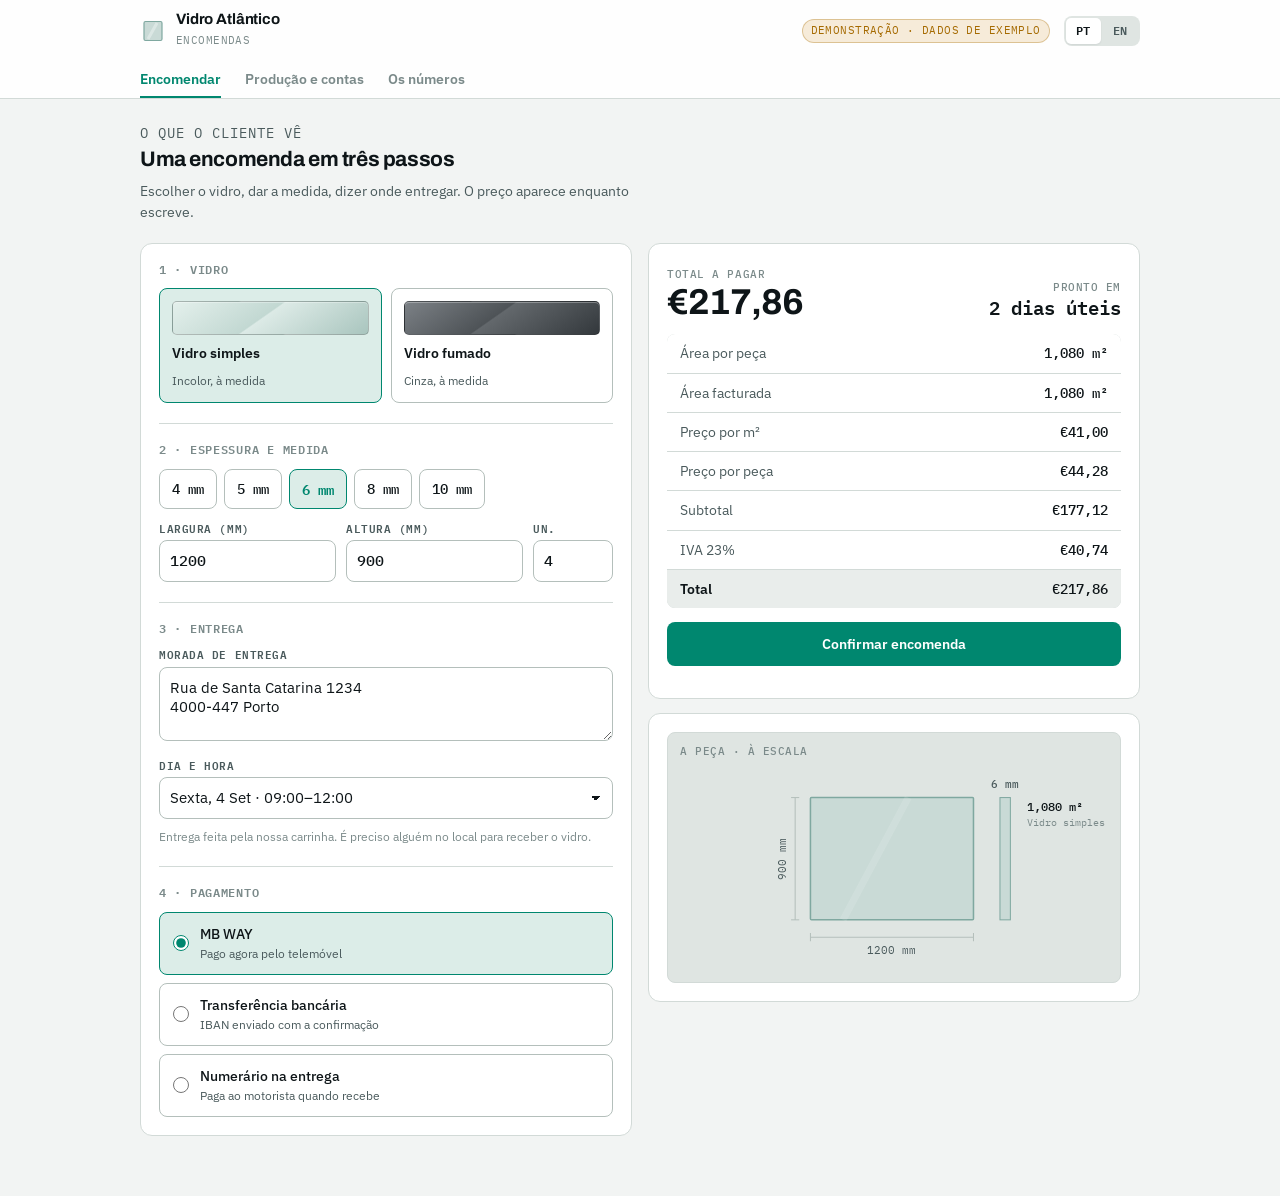
==== commit 621da097: "Add seed data for simplified glass catalogue including clear and smoked options - Create `seed-catal" ====
--- a/demo/index.html
+++ b/demo/index.html
@@ -1,703 +1,426 @@
 <!doctype html>
-<html lang="en">
+<html lang="pt-PT">
 <head>
 <meta charset="utf-8">
 <meta name="viewport" content="width=device-width, initial-scale=1">
 <style>html{color-scheme:light dark}body{margin:0}img{max-width:100%}[hidden]{display:none!important}</style>
 </head>
 <body>
-<title>Glass Order Desk</title>
+<title>Balcão do Vidro</title>
 
 <link rel="preconnect" href="https://fonts.gstatic.com" crossorigin>
 <link rel="stylesheet" href="https://fonts.googleapis.com/css2?family=Archivo:wght@500;600;700&family=IBM+Plex+Mono:wght@400;500&family=IBM+Plex+Sans:wght@400;500;600&display=swap">
 
 <style>
-/* ---------------------------------------------------------------------------
-   Palette derived from the material: standard float glass carries a green edge
-   tint from its iron content — which is precisely why low-iron "extra clear"
-   glass sells at a premium. So the neutrals are biased cool-green, the accent
-   is that edge colour, and the smoked/tinted product line supplies the warm
-   counterpart. Chart series colours validated for CVD separation, chroma,
-   lightness band and surface contrast in both modes.
-   --------------------------------------------------------------------------- */
+/* Palette from the material: float glass carries a green edge tint from its
+   iron content, so the neutrals lean cool-green and the accent is that edge
+   colour. Chart series validated for CVD separation and contrast in both modes. */
 :root {
-  --ground:        #F2F4F3;
-  --surface:       #FFFFFF;
-  --surface-2:     #E9EDEB;
-  --surface-sunk:  #DFE5E2;
-  --edge:          #D2DAD7;
-  --edge-strong:   #B4BFBB;
-
-  --ink:           #0E1518;
-  --ink-2:         #4A5A5C;
-  --ink-3:         #7B8A8A;
-
-  --accent:        #00876F;
-  --accent-hover:  #006B58;
-  --accent-sunk:   #DCEDE8;
-  --accent-ink:    #FFFFFF;
-
-  --tint:          #A56A00;
-  --tint-sunk:     #F6EBD9;
-
-  --series-1:      #00876F;
-  --series-2:      #A56A00;
-
-  --good:          #0ca30c;
-  --warning:       #fab219;
-  --serious:       #ec835a;
-  --critical:      #d03b3b;
-  --good-sunk:     #E2F3E2;
-  --warning-sunk:  #FCF2DC;
-  --critical-sunk: #FAE6E6;
-
-  --glass-face:    #C9DAD6;
-  --glass-edge:    #7FA8A0;
-  --gas:           #EEF4F2;
-  --spacer:        #6E7B7B;
-
-  --focus:         #00876F;
-
-  --r-sm: 4px;
-  --r:    7px;
-  --r-lg: 12px;
-
-  --shadow-1: 0 1px 2px rgb(14 21 24 / 7%);
-  --shadow-2: 0 4px 16px rgb(14 21 24 / 9%);
-
-  --display: 'Archivo', 'Helvetica Neue', Arial, sans-serif;
-  --body:    'IBM Plex Sans', system-ui, -apple-system, 'Segoe UI', sans-serif;
-  --mono:    'IBM Plex Mono', ui-monospace, 'SF Mono', Menlo, monospace;
-
-  --ease: cubic-bezier(0.32, 0.72, 0, 1);
+  --ground:#F2F4F3; --surface:#FFFFFF; --surface-2:#E9EDEB; --sunk:#DFE5E2;
+  --edge:#D2DAD7; --edge-2:#B4BFBB;
+  --ink:#0E1518; --ink-2:#4A5A5C; --ink-3:#7B8A8A;
+  --accent:#00876F; --accent-h:#006B58; --accent-sunk:#DCEDE8; --accent-ink:#FFFFFF;
+  --smoke:#A56A00; --smoke-sunk:#F6EBD9;
+  --series-1:#00876F;
+  --good:#0ca30c; --warn:#fab219; --bad:#d03b3b;
+  --good-sunk:#E2F3E2; --warn-sunk:#FCF2DC; --bad-sunk:#FAE6E6;
+  --glass:#C9DAD6; --glass-e:#7FA8A0;
+  --focus:#00876F;
+  --r:8px; --r-lg:12px;
+  --sh:0 1px 2px rgb(14 21 24 / 7%);
+  --sh-2:0 4px 16px rgb(14 21 24 / 10%);
+  --display:'Archivo','Helvetica Neue',Arial,sans-serif;
+  --body:'IBM Plex Sans',system-ui,-apple-system,'Segoe UI',sans-serif;
+  --mono:'IBM Plex Mono',ui-monospace,'SF Mono',Menlo,monospace;
+  --ease:cubic-bezier(.32,.72,0,1);
   color-scheme: light dark;
 }
-
 @media (prefers-color-scheme: dark) {
   :root:not([data-theme="light"]) {
-    --ground:        #101719;
-    --surface:       #172124;
-    --surface-2:     #1E2A2D;
-    --surface-sunk:  #131C1F;
-    --edge:          #26363A;
-    --edge-strong:   #3B4E52;
-
-    --ink:           #EDF2F1;
-    --ink-2:         #9FB0AF;
-    --ink-3:         #6E8080;
-
-    --accent:        #2E9E8F;
-    --accent-hover:  #46B3A6;
-    --accent-sunk:   #122E2C;
-    --accent-ink:    #06201C;
-
-    --tint:          #BE8636;
-    --tint-sunk:     #2C2213;
-
-    --series-1:      #2E9E8F;
-    --series-2:      #BE8636;
-
-    --good-sunk:     #102A12;
-    --warning-sunk:  #2C2410;
-    --critical-sunk: #2E1614;
-
-    --glass-face:    #2A3F42;
-    --glass-edge:    #4E7B78;
-    --gas:           #1B2629;
-    --spacer:        #63767A;
-
-    --focus:         #46B3A6;
-
-    --shadow-1: 0 1px 2px rgb(0 0 0 / 45%);
-    --shadow-2: 0 4px 16px rgb(0 0 0 / 55%);
+    --ground:#101719; --surface:#172124; --surface-2:#1E2A2D; --sunk:#131C1F;
+    --edge:#26363A; --edge-2:#3B4E52;
+    --ink:#EDF2F1; --ink-2:#9FB0AF; --ink-3:#6E8080;
+    --accent:#2E9E8F; --accent-h:#46B3A6; --accent-sunk:#122E2C; --accent-ink:#06201C;
+    --smoke:#BE8636; --smoke-sunk:#2C2213;
+    --series-1:#2E9E8F;
+    --good-sunk:#102A12; --warn-sunk:#2C2410; --bad-sunk:#2E1614;
+    --glass:#2A3F42; --glass-e:#4E7B78;
+    --focus:#46B3A6;
+    --sh:0 1px 2px rgb(0 0 0 / 45%); --sh-2:0 4px 16px rgb(0 0 0 / 55%);
   }
 }
-
 :root[data-theme="dark"] {
-  --ground:        #101719;
-  --surface:       #172124;
-  --surface-2:     #1E2A2D;
-  --surface-sunk:  #131C1F;
-  --edge:          #26363A;
-  --edge-strong:   #3B4E52;
-  --ink:           #EDF2F1;
-  --ink-2:         #9FB0AF;
-  --ink-3:         #6E8080;
-  --accent:        #2E9E8F;
-  --accent-hover:  #46B3A6;
-  --accent-sunk:   #122E2C;
-  --accent-ink:    #06201C;
-  --tint:          #BE8636;
-  --tint-sunk:     #2C2213;
-  --series-1:      #2E9E8F;
-  --series-2:      #BE8636;
-  --good-sunk:     #102A12;
-  --warning-sunk:  #2C2410;
-  --critical-sunk: #2E1614;
-  --glass-face:    #2A3F42;
-  --glass-edge:    #4E7B78;
-  --gas:           #1B2629;
-  --spacer:        #63767A;
-  --focus:         #46B3A6;
-  --shadow-1: 0 1px 2px rgb(0 0 0 / 45%);
-  --shadow-2: 0 4px 16px rgb(0 0 0 / 55%);
+  --ground:#101719; --surface:#172124; --surface-2:#1E2A2D; --sunk:#131C1F;
+  --edge:#26363A; --edge-2:#3B4E52;
+  --ink:#EDF2F1; --ink-2:#9FB0AF; --ink-3:#6E8080;
+  --accent:#2E9E8F; --accent-h:#46B3A6; --accent-sunk:#122E2C; --accent-ink:#06201C;
+  --smoke:#BE8636; --smoke-sunk:#2C2213;
+  --series-1:#2E9E8F;
+  --good-sunk:#102A12; --warn-sunk:#2C2410; --bad-sunk:#2E1614;
+  --glass:#2A3F42; --glass-e:#4E7B78;
+  --focus:#46B3A6;
+  --sh:0 1px 2px rgb(0 0 0 / 45%); --sh-2:0 4px 16px rgb(0 0 0 / 55%);
 }
 
-*, *::before, *::after { box-sizing: border-box; }
-
-body {
-  margin: 0;
-  background: var(--ground);
-  color: var(--ink);
-  font-family: var(--body);
-  font-size: 15px;
-  line-height: 1.5;
-  -webkit-font-smoothing: antialiased;
-}
-
-svg { display: block; }
-.draw svg, .panel > svg { width: 100%; height: auto; }
-[hidden] { display: none !important; }
-
-:focus-visible {
-  outline: 2px solid var(--focus);
-  outline-offset: 2px;
-}
-
-/* --- Header -------------------------------------------------------------- */
-.masthead {
-  position: sticky; top: 0; z-index: 40;
-  background: color-mix(in srgb, var(--surface) 90%, transparent);
-  backdrop-filter: blur(12px) saturate(160%);
-  border-bottom: 1px solid var(--edge);
-}
-.masthead__inner {
-  max-width: 1180px; margin: 0 auto; padding: 10px 20px;
-  display: flex; align-items: center; gap: 16px; flex-wrap: wrap;
-}
-.brand { display: flex; align-items: center; gap: 10px; margin-right: auto; }
-.brand__glyph { flex: none; }
-.brand__name {
-  font-family: var(--display); font-weight: 700; font-size: 15px;
-  letter-spacing: -0.01em; margin: 0; line-height: 1.15;
-}
-.brand__sub {
-  font-family: var(--mono); font-size: 10.5px; color: var(--ink-3);
-  letter-spacing: 0.04em; text-transform: uppercase;
-}
-.sample-chip {
-  font-family: var(--mono); font-size: 10.5px; letter-spacing: 0.04em;
-  text-transform: uppercase; color: var(--tint);
-  background: var(--tint-sunk); border: 1px solid color-mix(in srgb, var(--tint) 32%, transparent);
-  padding: 3px 8px; border-radius: 999px; white-space: nowrap;
-}
-.lang { display: flex; gap: 2px; background: var(--surface-sunk); padding: 2px; border-radius: var(--r); }
-.lang button {
-  font: 600 11.5px/1 var(--mono); letter-spacing: 0.05em;
-  padding: 7px 10px; border: 0; border-radius: var(--r-sm);
-  background: transparent; color: var(--ink-2); cursor: pointer;
-  transition: background 140ms var(--ease), color 140ms var(--ease);
-}
-.lang button[aria-pressed="true"] { background: var(--surface); color: var(--ink); box-shadow: var(--shadow-1); }
-
-.viewtabs {
-  max-width: 1180px; margin: 0 auto; padding: 0 20px;
-  display: flex; gap: 24px; overflow-x: auto;
-}
-.viewtabs button {
-  font: 600 13.5px/1 var(--body); color: var(--ink-3);
-  background: none; border: 0; border-bottom: 2px solid transparent;
-  padding: 11px 0 10px; cursor: pointer; white-space: nowrap;
-  transition: color 140ms var(--ease), border-color 140ms var(--ease);
-}
-.viewtabs button:hover { color: var(--ink-2); }
-.viewtabs button[aria-selected="true"] { color: var(--accent); border-bottom-color: var(--accent); }
-
-/* --- Shell --------------------------------------------------------------- */
-.shell { max-width: 1180px; margin: 0 auto; padding: 22px 20px 56px; }
-
-.viewhead { margin-bottom: 18px; max-width: 62ch; }
-.viewhead h2 {
-  font-family: var(--display); font-weight: 700; font-size: 22px;
-  letter-spacing: -0.02em; margin: 0 0 5px; text-wrap: balance;
-}
-.viewhead p { margin: 0; color: var(--ink-2); font-size: 14px; }
-
-.eyebrow {
-  font-family: var(--mono); font-size: 10.5px; letter-spacing: 0.07em;
-  text-transform: uppercase; color: var(--ink-3); margin: 0 0 8px;
-}
-
-.panel {
-  background: var(--surface); border: 1px solid var(--edge);
-  border-radius: var(--r-lg); padding: 18px;
-}
-.panel--sunk { background: var(--surface-sunk); }
-
-.grid-desk { display: grid; gap: 16px; grid-template-columns: 1fr; align-items: start; }
-@media (min-width: 900px) { .grid-desk { grid-template-columns: minmax(0,1fr) minmax(0,1.05fr); } }
-
-.stack { display: flex; flex-direction: column; gap: 14px; }
-.row { display: flex; align-items: center; gap: 10px; }
-.row--between { justify-content: space-between; }
-
-/* --- Form -------------------------------------------------------------- */
-.fieldrow { display: grid; gap: 10px; grid-template-columns: 1fr 1fr 84px; }
-@media (max-width: 520px) { .fieldrow { grid-template-columns: 1fr 1fr; } }
-
-label.f { display: block; }
-.f__label {
-  display: block; font: 600 11px/1.3 var(--mono); letter-spacing: 0.05em;
-  text-transform: uppercase; color: var(--ink-2); margin-bottom: 5px;
-}
-input[type="number"], select {
-  width: 100%; font: 500 15px/1.2 var(--mono); color: var(--ink);
-  background: var(--surface); border: 1px solid var(--edge-strong);
-  border-radius: var(--r); padding: 9px 10px; appearance: none;
-  transition: border-color 140ms var(--ease), box-shadow 140ms var(--ease);
-}
-select { font-family: var(--body); font-weight: 500; padding-right: 30px;
-  background-image: linear-gradient(45deg, transparent 50%, currentColor 50%),
-                    linear-gradient(135deg, currentColor 50%, transparent 50%);
-  background-position: calc(100% - 16px) 17px, calc(100% - 11px) 17px;
-  background-size: 5px 5px, 5px 5px; background-repeat: no-repeat; }
-input:focus-visible, select:focus-visible {
-  outline: none; border-color: var(--focus);
-  box-shadow: 0 0 0 3px color-mix(in srgb, var(--focus) 20%, transparent);
-}
-
-.opts { display: grid; gap: 7px; grid-template-columns: 1fr; }
-@media (min-width: 480px) { .opts { grid-template-columns: 1fr 1fr; } }
-.opt {
-  display: flex; align-items: center; gap: 9px; cursor: pointer;
-  border: 1px solid var(--edge-strong); border-radius: var(--r);
-  padding: 9px 11px; background: var(--surface); min-height: 42px;
-  transition: border-color 140ms var(--ease), background 140ms var(--ease);
-}
-.opt:hover { background: var(--surface-2); }
-.opt input { accent-color: var(--accent); width: 15px; height: 15px; margin: 0; flex: none; }
-.opt:has(input:checked) { border-color: var(--accent); background: var(--accent-sunk); }
-.opt__t { font-size: 13px; font-weight: 500; }
-.opt__p { font-family: var(--mono); font-size: 11.5px; color: var(--ink-3); margin-left: auto; white-space: nowrap; }
-
-/* --- Readout ------------------------------------------------------------ */
-.readout { display: grid; gap: 1px; background: var(--edge); border-radius: var(--r); overflow: hidden; }
-.readout__row {
-  display: flex; justify-content: space-between; gap: 12px;
-  background: var(--surface); padding: 8px 12px; font-size: 13px;
-}
-.readout__row span:first-child { color: var(--ink-2); }
-.readout__row span:last-child { font-family: var(--mono); font-variant-numeric: tabular-nums; font-weight: 500; }
-.readout__row--sum { background: var(--surface-2); font-weight: 600; }
-.readout__row--sum span:first-child { color: var(--ink); }
-
-.perf { display: grid; grid-template-columns: repeat(4, 1fr); gap: 1px; background: var(--edge);
-  border-radius: var(--r); overflow: hidden; }
-.perf__cell { background: var(--surface); padding: 9px 10px; }
-.perf__k { font: 500 10px/1.3 var(--mono); letter-spacing: 0.05em; text-transform: uppercase; color: var(--ink-3); }
-.perf__k--raw { text-transform: none; letter-spacing: 0.03em; }
-.perf__v { font: 600 17px/1.25 var(--display); font-variant-numeric: tabular-nums; letter-spacing: -0.01em; }
-.perf__u { font-size: 10.5px; color: var(--ink-3); font-family: var(--mono); }
-
-.bigprice {
-  display: flex; align-items: flex-end; justify-content: space-between; gap: 14px;
-  padding-top: 4px; flex-wrap: wrap;
-}
-.bigprice__n {
-  font-family: var(--display); font-weight: 700; font-size: 34px; line-height: 1;
-  letter-spacing: -0.03em; font-variant-numeric: tabular-nums;
-}
-.bigprice__l { font: 500 11px/1.3 var(--mono); letter-spacing: 0.05em; text-transform: uppercase; color: var(--ink-3); }
-
-.flag {
-  display: flex; gap: 9px; align-items: flex-start; font-size: 12.5px;
-  border-radius: var(--r); padding: 9px 11px; border: 1px solid transparent;
-}
-.flag--warn { background: var(--warning-sunk); border-color: color-mix(in srgb, var(--warning) 40%, transparent); }
-.flag--bad  { background: var(--critical-sunk); border-color: color-mix(in srgb, var(--critical) 40%, transparent); }
-.flag--ok   { background: var(--accent-sunk); border-color: color-mix(in srgb, var(--accent) 28%, transparent); }
-.flag__i { flex: none; font-weight: 700; font-family: var(--mono); }
-
-.note { font-size: 12px; color: var(--ink-3); margin: 0; }
-.note code, .mono { font-family: var(--mono); }
-
-/* --- Drawing ------------------------------------------------------------ */
-.draw { background: var(--surface-sunk); border: 1px solid var(--edge); border-radius: var(--r); padding: 12px; }
-.draw + .draw { margin-top: 12px; }
-.draw__cap { font: 500 10.5px/1.3 var(--mono); letter-spacing: 0.05em; text-transform: uppercase;
-  color: var(--ink-3); margin: 0 0 8px; }
-
-/* --- Queue -------------------------------------------------------------- */
-.queue { display: flex; flex-direction: column; gap: 8px; }
-.qrow {
-  display: grid; gap: 10px; align-items: center; width: 100%; text-align: left;
-  grid-template-columns: 1fr auto;
-  background: var(--surface); border: 1px solid var(--edge); border-left: 3px solid var(--edge-strong);
-  border-radius: var(--r); padding: 11px 13px; cursor: pointer;
-  font: inherit; color: inherit;
-  transition: border-color 140ms var(--ease), background 140ms var(--ease), transform 140ms var(--ease);
-}
-.qrow:hover { background: var(--surface-2); }
-.qrow:active { transform: scale(0.996); }
-.qrow[aria-current="true"] { border-color: var(--accent); border-left-color: var(--accent); background: var(--accent-sunk); }
-.qrow[data-sev="critical"] { border-left-color: var(--critical); }
-.qrow[data-sev="warning"] { border-left-color: var(--warning); }
-.qrow[data-sev="good"] { border-left-color: var(--good); }
-.qrow__ref { font: 500 12.5px/1.3 var(--mono); }
-.qrow__acct { font-size: 13px; font-weight: 500; margin-top: 1px; }
-.qrow__meta { font: 400 11.5px/1.4 var(--mono); color: var(--ink-3); margin-top: 2px; }
-.qrow__right { text-align: right; display: flex; flex-direction: column; gap: 4px; align-items: flex-end; }
-.qrow__val { font: 600 14px/1.2 var(--mono); font-variant-numeric: tabular-nums; }
-
-.chip {
-  display: inline-flex; align-items: center; gap: 5px; white-space: nowrap;
-  font: 600 10.5px/1 var(--mono); letter-spacing: 0.03em; text-transform: uppercase;
-  padding: 4px 7px; border-radius: 999px;
-}
-.chip__d { width: 6px; height: 6px; border-radius: 50%; flex: none; }
-.chip--good { background: var(--good-sunk); color: color-mix(in srgb, var(--good) 78%, var(--ink)); }
-.chip--good .chip__d { background: var(--good); }
-.chip--warn { background: var(--warning-sunk); color: color-mix(in srgb, var(--warning) 62%, var(--ink)); }
-.chip--warn .chip__d { background: var(--warning); }
-.chip--bad { background: var(--critical-sunk); color: color-mix(in srgb, var(--critical) 82%, var(--ink)); }
-.chip--bad .chip__d { background: var(--critical); }
-.chip--neutral { background: var(--surface-sunk); color: var(--ink-2); }
-.chip--neutral .chip__d { background: var(--ink-3); }
-.chip--accent { background: var(--accent-sunk); color: color-mix(in srgb, var(--accent) 84%, var(--ink)); }
-.chip--accent .chip__d { background: var(--accent); }
-
-.btn {
-  display: inline-flex; align-items: center; justify-content: center; gap: 7px;
-  min-height: 38px; padding: 8px 15px; font: 600 13px/1 var(--body);
-  border-radius: var(--r); border: 1px solid transparent; cursor: pointer;
-  transition: background 140ms var(--ease), transform 140ms var(--ease), opacity 140ms var(--ease);
-}
-.btn:active { transform: scale(0.98); }
-.btn--primary { background: var(--accent); color: var(--accent-ink); }
-.btn--primary:hover { background: var(--accent-hover); }
-.btn--ghost { background: transparent; color: var(--ink); border-color: var(--edge-strong); }
-.btn--ghost:hover { background: var(--surface-2); }
-.btn:disabled { opacity: 0.45; cursor: not-allowed; transform: none; }
-
-.itemtable { width: 100%; border-collapse: collapse; font-size: 12.5px; }
-.itemtable th {
-  font: 600 10px/1.3 var(--mono); letter-spacing: 0.05em; text-transform: uppercase;
-  color: var(--ink-3); text-align: left; padding: 6px 8px; border-bottom: 1px solid var(--edge);
-}
-.itemtable td { padding: 7px 8px; border-bottom: 1px solid var(--edge); font-family: var(--mono); }
-.itemtable td.t { font-family: var(--body); }
-.itemtable .num { text-align: right; font-variant-numeric: tabular-nums; }
-.scroll-x { overflow-x: auto; -webkit-overflow-scrolling: touch; }
-
-/* --- Stats + charts ---------------------------------------------------- */
-.stats { display: grid; gap: 1px; background: var(--edge); border: 1px solid var(--edge);
-  border-radius: var(--r-lg); overflow: hidden; grid-template-columns: repeat(2, 1fr); }
-@media (min-width: 760px) { .stats { grid-template-columns: repeat(4, 1fr); } }
-.stat { background: var(--surface); padding: 14px 15px; }
-.stat__k { font: 500 10.5px/1.3 var(--mono); letter-spacing: 0.05em; text-transform: uppercase; color: var(--ink-3); }
-.stat__v { font-family: var(--display); font-weight: 700; font-size: 25px; line-height: 1.1;
-  letter-spacing: -0.025em; font-variant-numeric: tabular-nums; margin-top: 3px; }
-.stat__n { font-size: 11.5px; color: var(--ink-2); margin-top: 3px; }
-
-.charts { display: grid; gap: 16px; grid-template-columns: 1fr; }
-@media (min-width: 880px) { .charts--2 { grid-template-columns: 1fr 1fr; } }
-
-.chart__h { display: flex; justify-content: space-between; align-items: baseline; gap: 10px;
-  margin-bottom: 3px; flex-wrap: wrap; }
-.chart__t { font-family: var(--display); font-weight: 600; font-size: 14.5px; letter-spacing: -0.01em; margin: 0; }
-.chart__s { font-size: 12px; color: var(--ink-2); margin: 0 0 12px; }
-
-.legend { display: flex; gap: 14px; flex-wrap: wrap; margin-bottom: 10px; }
-.legend__i { display: flex; align-items: center; gap: 6px; font-size: 11.5px; color: var(--ink-2); }
-.legend__sw { width: 10px; height: 10px; border-radius: 2px; flex: none; }
-
-.tip {
-  position: fixed; z-index: 60; pointer-events: none; opacity: 0;
-  background: var(--surface); border: 1px solid var(--edge-strong);
-  border-radius: var(--r); box-shadow: var(--shadow-2);
-  padding: 8px 10px; font-size: 12px; min-width: 130px;
-  transition: opacity 100ms var(--ease);
-}
-.tip.on { opacity: 1; }
-.tip__t { font: 600 11px/1.3 var(--mono); letter-spacing: 0.04em; text-transform: uppercase;
-  color: var(--ink-3); margin-bottom: 5px; }
-.tip__r { display: flex; justify-content: space-between; gap: 14px; }
-.tip__r span:last-child { font-family: var(--mono); font-variant-numeric: tabular-nums; font-weight: 500; }
-.tip__sw { width: 8px; height: 8px; border-radius: 2px; display: inline-block; margin-right: 5px; }
-
-details.data { margin-top: 10px; }
-details.data summary {
-  font: 500 11.5px/1 var(--mono); letter-spacing: 0.03em; color: var(--ink-3);
-  cursor: pointer; padding: 5px 0;
-}
-details.data summary:hover { color: var(--ink-2); }
-
-.bar-hit { cursor: pointer; }
-.bar-hit:hover { opacity: 0.82; }
-
-/* --- Closing ----------------------------------------------------------- */
-.before-after { display: grid; gap: 12px; grid-template-columns: 1fr; }
-@media (min-width: 720px) { .before-after { grid-template-columns: 1fr 1fr; } }
-.ba { border: 1px solid var(--edge); border-radius: var(--r-lg); padding: 16px; background: var(--surface); }
-.ba--now { background: var(--surface-sunk); }
-.ba h4 { font-family: var(--display); font-size: 13px; font-weight: 700; letter-spacing: 0.02em;
-  text-transform: uppercase; margin: 0 0 10px; color: var(--ink-3); }
-.ba--after h4 { color: var(--accent); }
-.ba ul { margin: 0; padding-left: 17px; font-size: 13.5px; }
-.ba li + li { margin-top: 6px; }
-
-.foot { margin-top: 30px; padding-top: 16px; border-top: 1px solid var(--edge);
-  font-size: 12px; color: var(--ink-3); max-width: 70ch; }
-
-@media (prefers-reduced-motion: reduce) {
-  *, *::before, *::after { transition-duration: 0.01ms !important; animation-duration: 0.01ms !important; }
-}
+*,*::before,*::after { box-sizing:border-box; }
+body { margin:0; background:var(--ground); color:var(--ink);
+  font-family:var(--body); font-size:15px; line-height:1.5; -webkit-font-smoothing:antialiased; }
+svg { display:block; }
+.draw svg, .panel > svg { width:100%; height:auto; }
+[hidden] { display:none !important; }
+:focus-visible { outline:2px solid var(--focus); outline-offset:2px; }
+
+/* Header */
+.top { position:sticky; top:0; z-index:40; background:color-mix(in srgb,var(--surface) 90%,transparent);
+  backdrop-filter:blur(12px) saturate(160%); border-bottom:1px solid var(--edge); }
+.top__in { max-width:1040px; margin:0 auto; padding:11px 20px; display:flex; align-items:center; gap:14px; flex-wrap:wrap; }
+.brand { display:flex; align-items:center; gap:10px; margin-right:auto; }
+.brand__n { font-family:var(--display); font-weight:700; font-size:15px; letter-spacing:-.01em; margin:0; line-height:1.15; }
+.brand__s { font-family:var(--mono); font-size:10.5px; color:var(--ink-3); letter-spacing:.04em; text-transform:uppercase; }
+.demo-chip { font-family:var(--mono); font-size:10.5px; letter-spacing:.04em; text-transform:uppercase;
+  color:var(--smoke); background:var(--smoke-sunk); border:1px solid color-mix(in srgb,var(--smoke) 32%,transparent);
+  padding:3px 8px; border-radius:999px; white-space:nowrap; }
+.lang { display:flex; gap:2px; background:var(--sunk); padding:2px; border-radius:var(--r); }
+.lang button { font:600 11.5px/1 var(--mono); letter-spacing:.05em; padding:7px 10px; border:0;
+  border-radius:5px; background:transparent; color:var(--ink-2); cursor:pointer; transition:background 140ms var(--ease); }
+.lang button[aria-pressed="true"] { background:var(--surface); color:var(--ink); box-shadow:var(--sh); }
+.tabs { max-width:1040px; margin:0 auto; padding:0 20px; display:flex; gap:24px; overflow-x:auto; }
+.tabs button { font:600 13.5px/1 var(--body); color:var(--ink-3); background:none; border:0;
+  border-bottom:2px solid transparent; padding:11px 0 10px; cursor:pointer; white-space:nowrap;
+  transition:color 140ms var(--ease), border-color 140ms var(--ease); }
+.tabs button:hover { color:var(--ink-2); }
+.tabs button[aria-selected="true"] { color:var(--accent); border-bottom-color:var(--accent); }
+
+.shell { max-width:1040px; margin:0 auto; padding:24px 20px 60px; }
+.head { margin-bottom:20px; max-width:58ch; }
+.head h2 { font-family:var(--display); font-weight:700; font-size:21px; letter-spacing:-.02em; margin:0 0 5px; text-wrap:balance; }
+.head p { margin:0; color:var(--ink-2); font-size:14px; }
+.eyebrow { font-family:var(--mono); font-size:10.5px; letter-spacing:.07em; text-transform:uppercase; color:var(--ink-3); margin:0 0 8px; }
+
+.panel { background:var(--surface); border:1px solid var(--edge); border-radius:var(--r-lg); padding:18px; }
+.stack { display:flex; flex-direction:column; gap:14px; }
+.two { display:grid; gap:16px; grid-template-columns:1fr; align-items:start; }
+@media (min-width:880px) { .two { grid-template-columns:minmax(0,1fr) minmax(0,1fr); } }
+
+.sect + .sect { margin-top:20px; padding-top:18px; border-top:1px solid var(--edge); }
+.sect__t { font:600 12px/1.3 var(--mono); letter-spacing:.06em; text-transform:uppercase; color:var(--ink-3); margin:0 0 11px; }
+
+/* Product picker — two products, so cards, not a dropdown */
+.prods { display:grid; gap:9px; grid-template-columns:1fr 1fr; }
+.prod { position:relative; display:flex; flex-direction:column; gap:8px; cursor:pointer;
+  border:1px solid var(--edge-2); border-radius:var(--r); padding:12px; background:var(--surface);
+  transition:border-color 140ms var(--ease), background 140ms var(--ease); }
+.prod:hover { background:var(--surface-2); }
+.prod input { position:absolute; opacity:0; pointer-events:none; }
+.prod:has(input:checked) { border-color:var(--accent); background:var(--accent-sunk); }
+.prod:has(input:focus-visible) { box-shadow:0 0 0 3px color-mix(in srgb,var(--focus) 22%,transparent); }
+.prod__sw { height:34px; border-radius:5px; border:1px solid rgb(0 0 0 / 22%);
+  box-shadow:inset 0 1px 0 rgb(255 255 255 / 30%); }
+.prod__n { font-size:14px; font-weight:600; }
+.prod__d { font-size:12px; color:var(--ink-2); }
+
+/* Thickness chips */
+.chips { display:flex; gap:7px; flex-wrap:wrap; }
+.chipbtn { position:relative; cursor:pointer; }
+.chipbtn input { position:absolute; opacity:0; pointer-events:none; }
+.chipbtn span { display:inline-flex; align-items:center; justify-content:center; min-width:52px; min-height:40px;
+  padding:0 12px; font:500 14px/1 var(--mono); border:1px solid var(--edge-2); border-radius:var(--r);
+  background:var(--surface); transition:border-color 140ms var(--ease), background 140ms var(--ease); }
+.chipbtn:hover span { background:var(--surface-2); }
+.chipbtn:has(input:checked) span { border-color:var(--accent); background:var(--accent-sunk); color:var(--accent); font-weight:600; }
+.chipbtn:has(input:focus-visible) span { box-shadow:0 0 0 3px color-mix(in srgb,var(--focus) 22%,transparent); }
+
+label.f { display:block; }
+.f__l { display:block; font:600 11px/1.3 var(--mono); letter-spacing:.05em; text-transform:uppercase; color:var(--ink-2); margin-bottom:5px; }
+input[type=number], input[type=text], textarea, select {
+  width:100%; font:500 15px/1.3 var(--mono); color:var(--ink); background:var(--surface);
+  border:1px solid var(--edge-2); border-radius:var(--r); padding:10px; appearance:none;
+  transition:border-color 140ms var(--ease), box-shadow 140ms var(--ease); }
+input[type=text], textarea, select { font-family:var(--body); font-weight:400; }
+textarea { min-height:74px; resize:vertical; }
+select { padding-right:30px;
+  background-image:linear-gradient(45deg,transparent 50%,currentColor 50%),linear-gradient(135deg,currentColor 50%,transparent 50%);
+  background-position:calc(100% - 16px) 18px, calc(100% - 11px) 18px;
+  background-size:5px 5px,5px 5px; background-repeat:no-repeat; }
+input:focus-visible, textarea:focus-visible, select:focus-visible { outline:none; border-color:var(--focus);
+  box-shadow:0 0 0 3px color-mix(in srgb,var(--focus) 20%,transparent); }
+.dims { display:grid; gap:10px; grid-template-columns:1fr 1fr 80px; }
+@media (max-width:480px) { .dims { grid-template-columns:1fr 1fr; } }
+
+/* Payment options */
+.pays { display:grid; gap:8px; }
+.pay { position:relative; display:flex; align-items:center; gap:11px; cursor:pointer; min-height:52px;
+  border:1px solid var(--edge-2); border-radius:var(--r); padding:11px 13px; background:var(--surface);
+  transition:border-color 140ms var(--ease), background 140ms var(--ease); }
+.pay:hover { background:var(--surface-2); }
+.pay input { accent-color:var(--accent); width:16px; height:16px; margin:0; flex:none; }
+.pay:has(input:checked) { border-color:var(--accent); background:var(--accent-sunk); }
+.pay__n { font-size:14px; font-weight:500; }
+.pay__d { font-size:12px; color:var(--ink-2); }
+
+.rows { display:grid; gap:1px; background:var(--edge); border-radius:var(--r); overflow:hidden; }
+.rw { display:flex; justify-content:space-between; gap:12px; background:var(--surface); padding:9px 13px; font-size:13.5px; }
+.rw span:first-child { color:var(--ink-2); }
+.rw span:last-child { font-family:var(--mono); font-variant-numeric:tabular-nums; font-weight:500; }
+.rw--sum { background:var(--surface-2); font-weight:600; }
+.rw--sum span:first-child { color:var(--ink); }
+
+.total { display:flex; align-items:flex-end; justify-content:space-between; gap:14px; flex-wrap:wrap; }
+.total__n { font-family:var(--display); font-weight:700; font-size:36px; line-height:1; letter-spacing:-.03em; font-variant-numeric:tabular-nums; }
+.total__l { font:500 11px/1.3 var(--mono); letter-spacing:.05em; text-transform:uppercase; color:var(--ink-3); }
+
+.flag { display:flex; gap:9px; align-items:flex-start; font-size:12.5px; border-radius:var(--r); padding:10px 12px; border:1px solid transparent; }
+.flag--w { background:var(--warn-sunk); border-color:color-mix(in srgb,var(--warn) 40%,transparent); }
+.flag--b { background:var(--bad-sunk); border-color:color-mix(in srgb,var(--bad) 40%,transparent); }
+.flag--o { background:var(--accent-sunk); border-color:color-mix(in srgb,var(--accent) 28%,transparent); }
+.flag__i { flex:none; font-weight:700; font-family:var(--mono); }
+.note { font-size:12px; color:var(--ink-3); margin:0; }
+
+.draw { background:var(--sunk); border:1px solid var(--edge); border-radius:var(--r); padding:12px; }
+.draw__c { font:500 10.5px/1.3 var(--mono); letter-spacing:.05em; text-transform:uppercase; color:var(--ink-3); margin:0 0 8px; }
+
+.btn { display:inline-flex; align-items:center; justify-content:center; gap:7px; min-height:44px;
+  padding:10px 18px; font:600 14px/1 var(--body); border-radius:var(--r); border:1px solid transparent;
+  cursor:pointer; transition:background 140ms var(--ease), transform 140ms var(--ease); }
+.btn:active { transform:scale(.98); }
+.btn--p { background:var(--accent); color:var(--accent-ink); }
+.btn--p:hover { background:var(--accent-h); }
+.btn--g { background:transparent; color:var(--ink); border-color:var(--edge-2); }
+.btn--g:hover { background:var(--surface-2); }
+.btn--block { width:100%; }
+
+/* Order list */
+.list { display:flex; flex-direction:column; gap:8px; }
+.item { display:grid; gap:10px; align-items:center; width:100%; text-align:left; grid-template-columns:1fr auto;
+  background:var(--surface); border:1px solid var(--edge); border-left:3px solid var(--edge-2);
+  border-radius:var(--r); padding:12px 14px; cursor:pointer; font:inherit; color:inherit;
+  transition:border-color 140ms var(--ease), background 140ms var(--ease); }
+.item:hover { background:var(--surface-2); }
+.item[aria-current="true"] { border-color:var(--accent); border-left-color:var(--accent); background:var(--accent-sunk); }
+.item[data-s="new"] { border-left-color:var(--accent); }
+.item[data-s="making"] { border-left-color:var(--warn); }
+.item[data-s="ready"] { border-left-color:var(--good); }
+.item[data-s="done"] { border-left-color:var(--edge-2); }
+.item__r { font:500 12.5px/1.3 var(--mono); color:var(--ink-2); }
+.item__c { font-size:14px; font-weight:600; margin-top:1px; }
+.item__m { font:400 11.5px/1.4 var(--mono); color:var(--ink-3); margin-top:2px; }
+.item__v { font:600 15px/1.2 var(--mono); font-variant-numeric:tabular-nums; text-align:right; }
+.item__right { display:flex; flex-direction:column; gap:5px; align-items:flex-end; }
+
+.chip { display:inline-flex; align-items:center; gap:5px; white-space:nowrap; font:600 10.5px/1 var(--mono);
+  letter-spacing:.03em; text-transform:uppercase; padding:4px 8px; border-radius:999px; }
+.chip__d { width:6px; height:6px; border-radius:50%; flex:none; }
+.chip--a { background:var(--accent-sunk); color:color-mix(in srgb,var(--accent) 84%,var(--ink)); }
+.chip--a .chip__d { background:var(--accent); }
+.chip--w { background:var(--warn-sunk); color:color-mix(in srgb,var(--warn) 62%,var(--ink)); }
+.chip--w .chip__d { background:var(--warn); }
+.chip--g { background:var(--good-sunk); color:color-mix(in srgb,var(--good) 78%,var(--ink)); }
+.chip--g .chip__d { background:var(--good); }
+.chip--n { background:var(--sunk); color:var(--ink-2); }
+.chip--n .chip__d { background:var(--ink-3); }
+
+.tbl { width:100%; border-collapse:collapse; font-size:13px; }
+.tbl th { font:600 10px/1.3 var(--mono); letter-spacing:.05em; text-transform:uppercase; color:var(--ink-3);
+  text-align:left; padding:7px 8px; border-bottom:1px solid var(--edge); }
+.tbl td { padding:8px; border-bottom:1px solid var(--edge); font-family:var(--mono); }
+.tbl td.t { font-family:var(--body); }
+.tbl .n { text-align:right; font-variant-numeric:tabular-nums; }
+.scroll { overflow-x:auto; -webkit-overflow-scrolling:touch; }
+
+.addr { font-family:var(--mono); font-size:13px; line-height:1.6; white-space:pre-line; color:var(--ink); }
+
+.stats { display:grid; gap:1px; background:var(--edge); border:1px solid var(--edge); border-radius:var(--r-lg);
+  overflow:hidden; grid-template-columns:1fr; }
+@media (min-width:600px) { .stats { grid-template-columns:repeat(3,1fr); } }
+.stat { background:var(--surface); padding:16px 17px; }
+.stat__k { font:500 10.5px/1.3 var(--mono); letter-spacing:.05em; text-transform:uppercase; color:var(--ink-3); }
+.stat__v { font-family:var(--display); font-weight:700; font-size:27px; line-height:1.1; letter-spacing:-.025em;
+  font-variant-numeric:tabular-nums; margin-top:3px; }
+.stat__n { font-size:12px; color:var(--ink-2); margin-top:3px; }
+
+.charts { display:grid; gap:16px; grid-template-columns:1fr; }
+@media (min-width:820px) { .charts { grid-template-columns:1fr 1fr; } }
+.ch__t { font-family:var(--display); font-weight:600; font-size:14.5px; letter-spacing:-.01em; margin:0 0 3px; }
+.ch__s { font-size:12.5px; color:var(--ink-2); margin:0 0 14px; }
+
+.tip { position:fixed; z-index:60; pointer-events:none; opacity:0; background:var(--surface);
+  border:1px solid var(--edge-2); border-radius:var(--r); box-shadow:var(--sh-2); padding:8px 11px;
+  font-size:12.5px; min-width:120px; transition:opacity 100ms var(--ease); }
+.tip.on { opacity:1; }
+.tip__t { font:600 11px/1.3 var(--mono); letter-spacing:.04em; text-transform:uppercase; color:var(--ink-3); margin-bottom:5px; }
+.tip__r { display:flex; justify-content:space-between; gap:14px; }
+.tip__r span:last-child { font-family:var(--mono); font-variant-numeric:tabular-nums; font-weight:500; }
+.hit { cursor:pointer; }
+.hit:hover { opacity:.85; }
+details.d { margin-top:10px; }
+details.d summary { font:500 11.5px/1 var(--mono); letter-spacing:.03em; color:var(--ink-3); cursor:pointer; padding:5px 0; }
+details.d summary:hover { color:var(--ink-2); }
+
+.foot { margin-top:28px; padding-top:16px; border-top:1px solid var(--edge); font-size:12px; color:var(--ink-3); max-width:70ch; }
+
+@media (prefers-reduced-motion: reduce) { *,*::before,*::after { transition-duration:.01ms !important; } }
 </style>
 
-<header class="masthead">
-  <div class="masthead__inner">
+<header class="top">
+  <div class="top__in">
     <div class="brand">
-      <svg class="brand__glyph" width="26" height="26" viewBox="0 0 26 26" aria-hidden="true">
-        <rect x="2.5" y="3.5" width="8" height="19" rx="1" fill="var(--glass-face)" stroke="var(--glass-edge)" stroke-width="1.2"/>
-        <rect x="15.5" y="3.5" width="8" height="19" rx="1" fill="var(--glass-face)" stroke="var(--glass-edge)" stroke-width="1.2"/>
-        <rect x="10.5" y="19" width="5" height="3.5" fill="var(--spacer)"/>
-        <line x1="12" y1="3.5" x2="12" y2="19" stroke="var(--accent)" stroke-width="1.4"/>
+      <svg width="26" height="26" viewBox="0 0 26 26" aria-hidden="true">
+        <rect x="4" y="3.5" width="18" height="19" rx="1.5" fill="var(--glass)" stroke="var(--glass-e)" stroke-width="1.2"/>
+        <line x1="8" y1="21" x2="17" y2="5" stroke="#fff" stroke-width="3" opacity=".35"/>
       </svg>
       <div>
-        <p class="brand__name" data-i18n="brandName">Vidro Atlântico</p>
-        <span class="brand__sub" data-i18n="brandSub">Trade portal</span>
+        <p class="brand__n" data-i="bn">Vidro Atlântico</p>
+        <span class="brand__s" data-i="bs">Encomendas</span>
       </div>
     </div>
-    <span class="sample-chip" data-i18n="sampleChip">Demo · sample data</span>
-    <div class="lang" role="group" aria-label="Language">
-      <button type="button" data-lang="en" aria-pressed="true">EN</button>
-      <button type="button" data-lang="pt" aria-pressed="false">PT</button>
+    <span class="demo-chip" data-i="dc">Demonstração · dados de exemplo</span>
+    <div class="lang" role="group" aria-label="Idioma">
+      <button type="button" data-l="pt" aria-pressed="true">PT</button>
+      <button type="button" data-l="en" aria-pressed="false">EN</button>
     </div>
   </div>
-  <div class="viewtabs" role="tablist">
-    <button type="button" role="tab" data-view="desk" aria-selected="true" data-i18n="tabDesk">Order desk</button>
-    <button type="button" role="tab" data-view="ops" aria-selected="false" data-i18n="tabOps">Production &amp; accounts</button>
-    <button type="button" role="tab" data-view="numbers" aria-selected="false" data-i18n="tabNumbers">The numbers</button>
+  <div class="tabs" role="tablist">
+    <button type="button" role="tab" data-v="order" aria-selected="true" data-i="t1">Encomendar</button>
+    <button type="button" role="tab" data-v="ops" aria-selected="false" data-i="t2">Produção e contas</button>
+    <button type="button" role="tab" data-v="num" aria-selected="false" data-i="t3">Os números</button>
   </div>
 </header>
 
 <main class="shell">
 
-  <!-- ==================== VIEW 1: ORDER DESK ==================== -->
-  <section id="view-desk" data-view-panel="desk">
-    <div class="viewhead">
-      <p class="eyebrow" data-i18n="deskEyebrow">What your customer sees</p>
-      <h2 data-i18n="deskTitle">Priced, drawn and scheduled while they are still on site</h2>
-      <p data-i18n="deskLead">Your installer enters the opening size and the specification. Price, performance figures, lead time and the unit itself update as they type — at their own contract rates.</p>
-    </div>
-
-    <div class="grid-desk">
-      <!-- Controls -->
-      <div class="stack">
-        <div class="panel stack">
-          <div class="fieldrow">
-            <label class="f">
-              <span class="f__label" data-i18n="fWidth">Width (mm)</span>
-              <input type="number" id="w" value="1180" min="300" max="3210" step="1" inputmode="numeric">
-            </label>
-            <label class="f">
-              <span class="f__label" data-i18n="fHeight">Height (mm)</span>
-              <input type="number" id="h" value="1420" min="300" max="2250" step="1" inputmode="numeric">
-            </label>
-            <label class="f">
-              <span class="f__label" data-i18n="fQty">Units</span>
-              <input type="number" id="qty" value="12" min="1" max="500" step="1" inputmode="numeric">
-            </label>
-          </div>
-
-          <label class="f">
-            <span class="f__label" data-i18n="fBuildUp">Build-up</span>
-            <select id="spec"></select>
-          </label>
-
-          <label class="f">
-            <span class="f__label" data-i18n="fTint">Outer pane tint</span>
-            <select id="tint"></select>
-          </label>
-
-          <div>
-            <span class="f__label" data-i18n="fOptions">Options</span>
-            <div class="opts" id="opts"></div>
-          </div>
-
-          <p class="note" data-i18n="specNote">Sizes are validated against what the plant can actually make — maximum pane size, minimum billable area, and the tighter limit of the toughening oven.</p>
+<!-- ============ ENCOMENDAR ============ -->
+<section data-p="order">
+  <div class="head">
+    <p class="eyebrow" data-i="e1">O que o cliente vê</p>
+    <h2 data-i="h1">Uma encomenda em três passos</h2>
+    <p data-i="l1">Escolher o vidro, dar a medida, dizer onde entregar. O preço aparece enquanto escreve.</p>
+  </div>
+
+  <div class="two">
+    <div class="stack">
+      <div class="panel">
+        <div class="sect">
+          <p class="sect__t"><span data-i="s1">1 · Vidro</span></p>
+          <div class="prods" id="prods"></div>
         </div>
 
-        <div class="panel">
-          <div class="draw">
-            <p class="draw__cap" data-i18n="drawSection">Section through the unit · drawn to scale</p>
-            <svg id="section" viewBox="0 0 420 178" width="100%" role="img" aria-label="Scale section through the glass unit"></svg>
+        <div class="sect">
+          <p class="sect__t"><span data-i="s2">2 · Espessura e medida</span></p>
+          <div class="chips" id="thick" role="group" aria-label="Espessura"></div>
+          <div class="dims" style="margin-top:12px">
+            <label class="f"><span class="f__l" data-i="fw">Largura (mm)</span>
+              <input type="number" id="w" value="1200" min="100" max="2400" step="1" inputmode="numeric"></label>
+            <label class="f"><span class="f__l" data-i="fh">Altura (mm)</span>
+              <input type="number" id="h" value="900" min="100" max="1600" step="1" inputmode="numeric"></label>
+            <label class="f"><span class="f__l" data-i="fq">Un.</span>
+              <input type="number" id="q" value="4" min="1" max="200" step="1" inputmode="numeric"></label>
           </div>
         </div>
 
-        <div id="flags" class="stack"></div>
-      </div>
-
-      <!-- Output -->
-      <div class="stack">
-        <div class="panel stack">
-          <div class="bigprice">
-            <div>
-              <span class="bigprice__l" data-i18n="oLineTotal">Line total, ex. VAT</span>
-              <div class="bigprice__n" id="oTotal">—</div>
-            </div>
-            <div style="text-align:right">
-              <span class="bigprice__l" data-i18n="oLead">Ready in</span>
-              <div style="font:600 19px/1.2 var(--mono)" id="oLead">—</div>
-            </div>
-          </div>
-
-          <div class="readout">
-            <div class="readout__row"><span data-i18n="oArea">Area per unit</span><span id="oArea">—</span></div>
-            <div class="readout__row"><span data-i18n="oBillable">Billable area per unit</span><span id="oBillable">—</span></div>
-            <div class="readout__row"><span data-i18n="oRate">Rate</span><span id="oRate">—</span></div>
-            <div class="readout__row"><span data-i18n="oUnit">Price per unit</span><span id="oUnit">—</span></div>
-            <div class="readout__row"><span data-i18n="oVat">VAT 23%</span><span id="oVat">—</span></div>
-            <div class="readout__row readout__row--sum"><span data-i18n="oGross">Total incl. VAT</span><span id="oGross">—</span></div>
-          </div>
-
-          <div>
-            <p class="eyebrow" style="margin-bottom:6px" data-i18n="oDeclared">Declared performance</p>
-            <div class="perf">
-              <div class="perf__cell"><div class="perf__k perf__k--raw">Ug</div><div class="perf__v" id="pUg">—</div><div class="perf__u">W/m²K</div></div>
-              <div class="perf__cell"><div class="perf__k" data-i18n="pSolar">Solar g</div><div class="perf__v" id="pG">—</div><div class="perf__u" data-i18n="pSolarU">factor</div></div>
-              <div class="perf__cell"><div class="perf__k" data-i18n="pLight">Light</div><div class="perf__v" id="pLt">—</div><div class="perf__u">LT %</div></div>
-              <div class="perf__cell"><div class="perf__k" data-i18n="pAcoustic">Acoustic</div><div class="perf__v" id="pRw">—</div><div class="perf__u">Rw dB</div></div>
-            </div>
-            <p class="note" style="margin-top:7px" data-i18n="perfNote">These are the figures the architect specified and the customer is buying. They are snapshotted onto the order line, so the declaration of performance and any later dispute both refer to what was actually quoted.</p>
-          </div>
+        <div class="sect">
+          <p class="sect__t"><span data-i="s3">3 · Entrega</span></p>
+          <label class="f" style="margin-bottom:11px">
+            <span class="f__l" data-i="fa">Morada de entrega</span>
+            <textarea id="addr" spellcheck="false">Rua de Santa Catarina 1234
+4000-447 Porto</textarea>
+          </label>
+          <label class="f">
+            <span class="f__l" data-i="fd">Dia e hora</span>
+            <select id="slot"></select>
+          </label>
+          <p class="note" style="margin-top:9px" data-i="nd">Entrega feita pela nossa carrinha. É preciso alguém no local para receber o vidro.</p>
         </div>
 
-        <div class="panel">
-          <div class="draw">
-            <p class="draw__cap" data-i18n="drawElevation">Elevation · proportion and tint</p>
-            <svg id="elevation" viewBox="0 0 420 190" width="100%" role="img" aria-label="Elevation of the unit showing proportion and tint"></svg>
-          </div>
+        <div class="sect">
+          <p class="sect__t"><span data-i="s4">4 · Pagamento</span></p>
+          <div class="pays" id="pays"></div>
         </div>
       </div>
     </div>
-  </section>
-
-  <!-- ==================== VIEW 2: OPS ==================== -->
-  <section id="view-ops" data-view-panel="ops" hidden>
-    <div class="viewhead">
-      <p class="eyebrow" data-i18n="opsEyebrow">What you see</p>
-      <h2 data-i18n="opsTitle">A queue you can work, not a pile of emails</h2>
-      <p data-i18n="opsLead">Orders arrive as production data, sorted by promised date and payment status, with credit exposure already assessed. Select one to see the schedule of sizes.</p>
-    </div>
-
-    <div class="grid-desk">
-      <div class="stack">
-        <div class="panel">
-          <div class="row row--between" style="margin-bottom:12px">
-            <p class="eyebrow" style="margin:0" data-i18n="queueHead">Acceptance queue</p>
-            <span class="chip chip--neutral" id="queueCount"><span class="chip__d"></span>5</span>
+
+    <div class="stack">
+      <div class="panel stack">
+        <div class="total">
+          <div>
+            <span class="total__l" data-i="tt">Total a pagar</span>
+            <div class="total__n" id="oTotal">—</div>
           </div>
-          <div class="queue" id="queue"></div>
+          <div style="text-align:right">
+            <span class="total__l" data-i="tr">Pronto em</span>
+            <div style="font:600 19px/1.2 var(--mono)" id="oLead">—</div>
+          </div>
         </div>
+        <div class="rows">
+          <div class="rw"><span data-i="ra">Área por peça</span><span id="oArea">—</span></div>
+          <div class="rw"><span data-i="rb">Área facturada</span><span id="oBill">—</span></div>
+          <div class="rw"><span data-i="rp">Preço por m²</span><span id="oRate">—</span></div>
+          <div class="rw"><span data-i="ru">Preço por peça</span><span id="oUnit">—</span></div>
+          <div class="rw"><span data-i="rs">Subtotal</span><span id="oNet">—</span></div>
+          <div class="rw"><span data-i="rv">IVA 23%</span><span id="oVat">—</span></div>
+          <div class="rw rw--sum"><span data-i="rt">Total</span><span id="oGross">—</span></div>
+        </div>
+        <button class="btn btn--p btn--block" type="button" id="place" data-i="bp">Confirmar encomenda</button>
+        <div id="flags" class="stack"></div>
       </div>
 
-      <div class="stack" id="detail"></div>
-    </div>
-  </section>
-
-  <!-- ==================== VIEW 3: NUMBERS ==================== -->
-  <section id="view-numbers" data-view-panel="numbers" hidden>
-    <div class="viewhead">
-      <p class="eyebrow" data-i18n="numEyebrow">What the month actually did</p>
-      <h2 data-i18n="numTitle">Margin per order, and capacity before you sell it</h2>
-      <p data-i18n="numLead">Cost is captured on every line at the point of sale, so margin is visible per product line rather than discovered at year end. Square metres committed per week is the number that answers a rush order.</p>
-    </div>
-
-    <div class="stats" style="margin-bottom:16px">
-      <div class="stat">
-        <div class="stat__k" data-i18n="sRev">Revenue, 6 months</div>
-        <div class="stat__v">€457.8k</div>
-        <div class="stat__n" data-i18n="sRevN">March to August</div>
-      </div>
-      <div class="stat">
-        <div class="stat__k" data-i18n="sMargin">Gross margin</div>
-        <div class="stat__v">35.7%</div>
-        <div class="stat__n" data-i18n="sMarginN">€163.5k on €457.8k</div>
-      </div>
-      <div class="stat">
-        <div class="stat__k" data-i18n="sAov">Average order</div>
-        <div class="stat__v">€1,840</div>
-        <div class="stat__n" data-i18n="sAovN">249 orders, 5,890 m²</div>
-      </div>
-      <div class="stat">
-        <div class="stat__k" data-i18n="sOnTime">Delivered in window</div>
-        <div class="stat__v">94%</div>
-        <div class="stat__n" data-i18n="sOnTimeN">Against the slot the customer chose</div>
-      </div>
-    </div>
-
-    <div class="charts charts--2" style="margin-bottom:16px">
       <div class="panel">
-        <div class="chart__h">
-          <h3 class="chart__t" data-i18n="c1Title">Revenue and margin by month</h3>
-        </div>
-        <p class="chart__s" data-i18n="c1Sub">Thousands of euro, ex. VAT. August reflects the summer shutdown.</p>
-        <div class="legend">
-          <span class="legend__i"><span class="legend__sw" style="background:var(--series-1)"></span><span data-i18n="lMargin">Gross margin</span></span>
-          <span class="legend__i"><span class="legend__sw" style="background:var(--series-2)"></span><span data-i18n="lCost">Cost of goods</span></span>
-        </div>
-        <svg id="c1" viewBox="0 0 420 210" width="100%" role="img" aria-label="Revenue split into cost of goods and gross margin, by month"></svg>
-        <details class="data"><summary data-i18n="showTable">Show data table</summary><div class="scroll-x" id="c1t"></div></details>
-      </div>
-
-      <div class="panel">
-        <div class="chart__h">
-          <h3 class="chart__t" data-i18n="c2Title">Square metres committed per week</h3>
-        </div>
-        <p class="chart__s" data-i18n="c2Sub">Against a line capacity of 480 m² per week.</p>
-        <svg id="c2" viewBox="0 0 420 210" width="100%" role="img" aria-label="Square metres committed per production week against line capacity"></svg>
-        <details class="data"><summary data-i18n="showTable">Show data table</summary><div class="scroll-x" id="c2t"></div></details>
-      </div>
-    </div>
-
-    <div class="panel">
-      <div class="chart__h">
-        <h3 class="chart__t" data-i18n="c3Title">Volume and margin by product line</h3>
-      </div>
-      <p class="chart__s" data-i18n="c3Sub">Square metres over six months, with the margin each line returned. The smoked and solar-control work carries the month.</p>
-      <svg id="c3" viewBox="0 0 900 168" width="100%" role="img" aria-label="Square metres and margin percentage by product line"></svg>
-      <details class="data"><summary data-i18n="showTable">Show data table</summary><div class="scroll-x" id="c3t"></div></details>
-    </div>
-
-    <div style="margin-top:26px">
-      <p class="eyebrow" data-i18n="baEyebrow">The change, in one screen</p>
-      <div class="before-after">
-        <div class="ba ba--now">
-          <h4 data-i18n="baNowH">How the order runs today</h4>
-          <ul>
-            <li data-i18n="baNow1">Installer photographs a handwritten schedule of sizes and emails it.</li>
-            <li data-i18n="baNow2">Someone prices it by hand from the rate card, into a spreadsheet.</li>
-            <li data-i18n="baNow3">Quote sits in an inbox. Two days later it is accepted, with a change.</li>
-            <li data-i18n="baNow4">Sizes are retyped into production. This is where the scrap comes from.</li>
-            <li data-i18n="baNow5">Delivery date agreed verbally. Invoice raised separately at month end.</li>
-          </ul>
-        </div>
-        <div class="ba ba--after">
-          <h4 data-i18n="baAfterH">How it runs here</h4>
-          <ul>
-            <li data-i18n="baAfter1">Installer enters sizes once, on site, and sees the price immediately.</li>
-            <li data-i18n="baAfter2">Rate card applied consistently, at their tier, at any hour.</li>
-            <li data-i18n="baAfter3">Order arrives validated against what the plant can make.</li>
-            <li data-i18n="baAfter4">Sizes are never retyped. Whoever measured owns the measurement.</li>
-            <li data-i18n="baAfter5">Window chosen at checkout. Invoice raised on dispatch, correctly.</li>
-          </ul>
+        <div class="draw">
+          <p class="draw__c" data-i="dw">A peça · à escala</p>
+          <svg id="piece" viewBox="0 0 420 200" role="img" aria-label="Desenho da peça de vidro"></svg>
         </div>
       </div>
     </div>
-
-    <p class="foot" data-i18n="footNote">Every figure on this page is illustrative sample data for demonstration. Rates, capacities and performance values are configured per manufacturer. Insulating glass units are CE-marked construction products: EN 1279-5 applies, and the Construction Products Regulation requires a manufacturer to identify, on request and for ten years, the customers it supplied — which is why this portal is built around verified trade accounts rather than anonymous logins.</p>
-  </section>
+  </div>
+</section>
+
+<!-- ============ PRODUÇÃO E CONTAS ============ -->
+<section data-p="ops" hidden>
+  <div class="head">
+    <p class="eyebrow" data-i="e2">O que o vidraceiro vê</p>
+    <h2 data-i="h2">Todas as encomendas numa lista</h2>
+    <p data-i="l2">Quatro coisas por linha: quem, o quê, quanto e em que estado. Clique para ver a medida e a morada.</p>
+  </div>
+
+  <div class="two">
+    <div class="panel">
+      <p class="sect__t" data-i="ql">Encomendas</p>
+      <div class="list" id="list"></div>
+    </div>
+    <div id="detail"></div>
+  </div>
+</section>
+
+<!-- ============ NÚMEROS ============ -->
+<section data-p="num" hidden>
+  <div class="head">
+    <p class="eyebrow" data-i="e3">O mês</p>
+    <h2 data-i="h3">Três números e dois gráficos</h2>
+    <p data-i="l3">Quanto entrou, quanto vidro saiu, e se a semana está cheia.</p>
+  </div>
+
+  <div class="stats" style="margin-bottom:16px">
+    <div class="stat"><div class="stat__k" data-i="k1">Facturação do mês</div><div class="stat__v">€8.940</div><div class="stat__n" data-i="n1">Agosto de 2026</div></div>
+    <div class="stat"><div class="stat__k" data-i="k2">Vidro cortado</div><div class="stat__v">214 m²</div><div class="stat__n" data-i="n2">96 peças, 31 encomendas</div></div>
+    <div class="stat"><div class="stat__k" data-i="k3">Encomenda média</div><div class="stat__v">€288</div><div class="stat__n" data-i="n3">6,9 m² por encomenda</div></div>
+  </div>
+
+  <div class="charts">
+    <div class="panel">
+      <h3 class="ch__t" data-i="c1t">Facturação por mês</h3>
+      <p class="ch__s" data-i="c1s">Euros, sem IVA. Agosto tem a paragem de Verão.</p>
+      <svg id="c1" viewBox="0 0 420 200" role="img" aria-label="Facturação por mês"></svg>
+      <details class="d"><summary data-i="st">Ver tabela</summary><div class="scroll" id="c1t2"></div></details>
+    </div>
+    <div class="panel">
+      <h3 class="ch__t" data-i="c2t">Vidro cortado por semana</h3>
+      <p class="ch__s" data-i="c2s">Metros quadrados, contra 70 m² de capacidade semanal.</p>
+      <svg id="c2" viewBox="0 0 420 200" role="img" aria-label="Metros quadrados cortados por semana"></svg>
+      <details class="d"><summary data-i="st">Ver tabela</summary><div class="scroll" id="c2t2"></div></details>
+    </div>
+  </div>
+
+  <p class="foot" data-i="fn">Todos os valores desta página são exemplos para demonstração. Preços, capacidade e prazos são configurados por oficina.</p>
+</section>
 </main>
 
 <div class="tip" id="tip" role="status" aria-live="polite"></div>
@@ -706,1082 +429,552 @@
 (function () {
   'use strict';
 
-  /* =========================================================================
-     1. COPY — English and European Portuguese
-     ========================================================================= */
+  /* ---------------------------------------------------------------- copy -- */
   var T = {
+    pt: {
+      bn:'Vidro Atlântico', bs:'Encomendas', dc:'Demonstração · dados de exemplo',
+      t1:'Encomendar', t2:'Produção e contas', t3:'Os números',
+      e1:'O que o cliente vê', h1:'Uma encomenda em três passos',
+      l1:'Escolher o vidro, dar a medida, dizer onde entregar. O preço aparece enquanto escreve.',
+      s1:'1 · Vidro', s2:'2 · Espessura e medida', s3:'3 · Entrega', s4:'4 · Pagamento',
+      fw:'Largura (mm)', fh:'Altura (mm)', fq:'Un.',
+      fa:'Morada de entrega', fd:'Dia e hora',
+      nd:'Entrega feita pela nossa carrinha. É preciso alguém no local para receber o vidro.',
+      tt:'Total a pagar', tr:'Pronto em',
+      ra:'Área por peça', rb:'Área facturada', rp:'Preço por m²', ru:'Preço por peça',
+      rs:'Subtotal', rv:'IVA 23%', rt:'Total', bp:'Confirmar encomenda',
+      dw:'A peça · à escala',
+      e2:'O que o vidraceiro vê', h2:'Todas as encomendas numa lista',
+      l2:'Quatro coisas por linha: quem, o quê, quanto e em que estado. Clique para ver a medida e a morada.',
+      ql:'Encomendas',
+      e3:'O mês', h3:'Três números e dois gráficos',
+      l3:'Quanto entrou, quanto vidro saiu, e se a semana está cheia.',
+      k1:'Facturação do mês', n1:'Agosto de 2026',
+      k2:'Vidro cortado', n2:'96 peças, 31 encomendas',
+      k3:'Encomenda média', n3:'6,9 m² por encomenda',
+      c1t:'Facturação por mês', c1s:'Euros, sem IVA. Agosto tem a paragem de Verão.',
+      c2t:'Vidro cortado por semana', c2s:'Metros quadrados, contra 70 m² de capacidade semanal.',
+      st:'Ver tabela',
+      fn:'Todos os valores desta página são exemplos para demonstração. Preços, capacidade e prazos são configurados por oficina.',
+
+      pSimples:'Vidro simples', pSimplesD:'Incolor, à medida',
+      pFumado:'Vidro fumado', pFumadoD:'Cinza, à medida',
+      payMb:'MB WAY', payMbD:'Pago agora pelo telemóvel',
+      payTr:'Transferência bancária', payTrD:'IBAN enviado com a confirmação',
+      payCo:'Numerário na entrega', payCoD:'Paga ao motorista quando recebe',
+      days:'dias úteis', day:'dia útil',
+      tooBig:'A medida máxima é 2400 × 1600 mm. Para peças maiores, telefone-nos.',
+      tooSmall:'A medida mínima é 100 × 100 mm.',
+      minBill:'Abaixo de 0,25 m², a peça é facturada pela área mínima.',
+      heavy:'Com {a} m² por peça, é preciso alguém para ajudar a descarregar.',
+      thick:'A {t} mm, esta peça pesa cerca de {kg} kg.',
+      placed:'Encomenda {n} registada. Enviámos a confirmação.',
+      colPiece:'Peça', colSize:'Medida', colQty:'Un.', colM2:'m²', colVal:'Valor',
+      sNew:'Por aceitar', sMaking:'Em corte', sReady:'Pronta', sDone:'Entregue',
+      lblAddr:'Morada', lblSlot:'Entrega', lblPay:'Pagamento', lblTotal:'Total',
+      accept:'Aceitar', markReady:'Marcar pronta', accepted:'Aceite',
+      pick:'Escolha uma encomenda da lista.',
+      tblMonth:'Mês', tblBilled:'Facturação', tblWeek:'Semana', tblM2:'m²', tblUse:'Ocupação',
+      cap:'Capacidade 70 m²'
+    },
     en: {
-      brandName: 'Vidro Atlântico', brandSub: 'Trade portal',
-      sampleChip: 'Demo · sample data',
-      tabDesk: 'Order desk', tabOps: 'Production &amp; accounts', tabNumbers: 'The numbers',
-
-      deskEyebrow: 'What your customer sees',
-      deskTitle: 'Priced, drawn and scheduled while they are still on site',
-      deskLead: 'Your installer enters the opening size and the specification. Price, performance figures, lead time and the unit itself update as they type — at their own contract rates.',
-      fWidth: 'Width (mm)', fHeight: 'Height (mm)', fQty: 'Units',
-      fBuildUp: 'Build-up', fTint: 'Outer pane tint', fOptions: 'Options',
-      specNote: 'Sizes are validated against what the plant can actually make — maximum pane size, minimum billable area, and the tighter limit of the toughening oven.',
-      oLineTotal: 'Line total, ex. VAT', oLead: 'Ready in',
-      oArea: 'Area per unit', oBillable: 'Billable area per unit', oRate: 'Rate',
-      oUnit: 'Price per unit', oVat: 'VAT 23%', oGross: 'Total incl. VAT',
-      oDeclared: 'Declared performance',
-      pSolar: 'Solar g', pSolarU: 'factor', pLight: 'Light', pAcoustic: 'Acoustic',
-      perfNote: 'These are the figures the architect specified and the customer is buying. They are snapshotted onto the order line, so the declaration of performance and any later dispute both refer to what was actually quoted.',
-      drawSection: 'Section through the unit · drawn to scale',
-      drawElevation: 'Elevation · proportion and tint',
-
-      opsEyebrow: 'What you see',
-      opsTitle: 'A queue you can work, not a pile of emails',
-      opsLead: 'Orders arrive as production data, sorted by promised date and payment status, with credit exposure already assessed. Select one to see the schedule of sizes.',
-      queueHead: 'Acceptance queue',
-
-      numEyebrow: 'What the month actually did',
-      numTitle: 'Margin per order, and capacity before you sell it',
-      numLead: 'Cost is captured on every line at the point of sale, so margin is visible per product line rather than discovered at year end. Square metres committed per week is the number that answers a rush order.',
-      sRev: 'Revenue, 6 months', sRevN: 'March to August',
-      sMargin: 'Gross margin', sMarginN: '€163.5k on €457.8k',
-      sAov: 'Average order', sAovN: '249 orders, 5,890 m²',
-      sOnTime: 'Delivered in window', sOnTimeN: 'Against the slot the customer chose',
-      c1Title: 'Revenue and margin by month',
-      c1Sub: 'Thousands of euro, ex. VAT. August reflects the summer shutdown.',
-      lMargin: 'Gross margin', lCost: 'Cost of goods',
-      c2Title: 'Square metres committed per week',
-      c2Sub: 'Against a line capacity of 480 m² per week.',
-      c3Title: 'Volume and margin by product line',
-      c3Sub: 'Square metres over six months, with the margin each line returned. The smoked and solar-control work carries the month.',
-      showTable: 'Show data table',
-
-      baEyebrow: 'The change, in one screen',
-      baNowH: 'How the order runs today',
-      baNow1: 'Installer photographs a handwritten schedule of sizes and emails it.',
-      baNow2: 'Someone prices it by hand from the rate card, into a spreadsheet.',
-      baNow3: 'Quote sits in an inbox. Two days later it is accepted, with a change.',
-      baNow4: 'Sizes are retyped into production. This is where the scrap comes from.',
-      baNow5: 'Delivery date agreed verbally. Invoice raised separately at month end.',
-      baAfterH: 'How it runs here',
-      baAfter1: 'Installer enters sizes once, on site, and sees the price immediately.',
-      baAfter2: 'Rate card applied consistently, at their tier, at any hour.',
-      baAfter3: 'Order arrives validated against what the plant can make.',
-      baAfter4: 'Sizes are never retyped. Whoever measured owns the measurement.',
-      baAfter5: 'Window chosen at checkout. Invoice raised on dispatch, correctly.',
-      footNote: 'Every figure on this page is illustrative sample data for demonstration. Rates, capacities and performance values are configured per manufacturer. Insulating glass units are CE-marked construction products: EN 1279-5 applies, and the Construction Products Regulation requires a manufacturer to identify, on request and for ten years, the customers it supplied — which is why this portal is built around verified trade accounts rather than anonymous logins.',
-
-      /* dynamic */
-      days: 'working days', perUnit: 'per unit', outside: 'Outside', inside: 'Inside',
-      spacerLbl: 'Warm-edge spacer', spacerAlu: 'Aluminium spacer',
-      coatingLbl: 'Low-E coating', gasLbl: 'cavity',
-      tooBig: 'That size is beyond the maximum pane we can produce ({w} × {h} mm). Split the opening or call the technical desk.',
-      tooSmall: 'Minimum unit size is 300 × 300 mm.',
-      toughLimit: 'Toughening is limited to 4.2 m² per unit. At {a} m² this unit can be supplied laminated instead.',
-      minBillable: 'Below the 0.65 m² minimum, so this unit is billed at the minimum area. The unit itself is {a} m².',
-      handling: 'At {a} m² each, these need two-person handling and an A-frame on the vehicle. Flagged automatically to dispatch.',
-      warmEdge: 'Warm-edge spacer improves the whole-window U-value through the edge seal, not the centre-pane Ug shown here.',
-      creditHead: 'Account', creditLimit: 'Credit limit', creditUsed: 'In use',
-      creditAvail: 'Available', creditTerms: 'Terms', creditScore: 'Payment score',
-      netDays: '{d}-day terms', prepay: 'Payment in advance',
-      accept: 'Accept order', decline: 'Decline', accepted: 'Accepted',
-      invoiceIssued: 'Invoice {n} issued', schedule: 'Schedule of sizes',
-      colPos: 'Position', colSize: 'Size (mm)', colSpec: 'Specification',
-      colQty: 'Qty', colM2: 'm²', colValue: 'Value',
-      promised: 'Promised', window: 'Delivery window', method: 'Dispatch',
-      selectOrder: 'Select an order from the queue to see its schedule of sizes, credit position and delivery window.',
-      totalUnits: '{n} units', mSquared: '{n} m²',
-      stAwaiting: 'Awaiting acceptance', stProduction: 'In production',
-      stDispatched: 'Dispatched', stPrepay: 'Awaiting payment',
-      payPaid: 'Paid', payTerms: 'On terms', payPending: 'Prepay pending',
-      flagOverLimit: 'This order takes the account €{n} over its credit limit. Accepting requires a credit decision.',
-      flagUnverified: 'New account, verification in progress. Capped at a €250 first order until the VAT registration is confirmed.',
-      flagOverdue: 'One invoice is 34 days overdue. Payment score has dropped to 52.',
-      flagClean: 'Paid in full before production. Nothing outstanding on the account.',
-      capacityLbl: 'Capacity 480 m²',
-      tblMonth: 'Month', tblCost: 'Cost of goods', tblMargin: 'Gross margin',
-      tblRevenue: 'Revenue', tblWeek: 'Week', tblCommitted: 'Committed m²',
-      tblUtil: 'Utilisation', tblLine: 'Product line', tblMarginPct: 'Margin'
-    },
-
-    pt: {
-      brandName: 'Vidro Atlântico', brandSub: 'Portal comercial',
-      sampleChip: 'Demonstração · dados de exemplo',
-      tabDesk: 'Balcão de encomendas', tabOps: 'Produção e contas', tabNumbers: 'Os números',
-
-      deskEyebrow: 'O que o seu cliente vê',
-      deskTitle: 'Orçamentado, desenhado e agendado ainda o instalador está em obra',
-      deskLead: 'O instalador introduz a medida do vão e a especificação. Preço, valores de desempenho, prazo e a própria unidade actualizam-se enquanto escreve — às condições contratadas dele.',
-      fWidth: 'Largura (mm)', fHeight: 'Altura (mm)', fQty: 'Unidades',
-      fBuildUp: 'Composição', fTint: 'Cor do vidro exterior', fOptions: 'Opções',
-      specNote: 'As medidas são validadas contra o que a fábrica consegue produzir — dimensão máxima de pano, área mínima facturável e o limite mais apertado do forno de têmpera.',
-      oLineTotal: 'Total da linha, s/ IVA', oLead: 'Pronto em',
-      oArea: 'Área por unidade', oBillable: 'Área facturável por unidade', oRate: 'Preço',
-      oUnit: 'Preço por unidade', oVat: 'IVA 23%', oGross: 'Total c/ IVA',
-      oDeclared: 'Desempenho declarado',
-      pSolar: 'Solar g', pSolarU: 'factor', pLight: 'Luz', pAcoustic: 'Acústica',
-      perfNote: 'São estes os valores que o projectista especificou e que o cliente está a comprar. Ficam registados na linha de encomenda, para que tanto a declaração de desempenho como qualquer reclamação futura remetam para o que foi efectivamente orçamentado.',
-      drawSection: 'Corte pela unidade · desenhado à escala',
-      drawElevation: 'Alçado · proporção e cor',
-
-      opsEyebrow: 'O que vê o fabricante',
-      opsTitle: 'Uma fila que se trabalha, não um monte de e-mails',
-      opsLead: 'As encomendas chegam como dados de produção, ordenadas por data prometida e estado de pagamento, com a exposição de crédito já avaliada. Seleccione uma para ver a lista de medidas.',
-      queueHead: 'Fila de aceitação',
-
-      numEyebrow: 'O que o mês fez, na realidade',
-      numTitle: 'Margem por encomenda, e capacidade antes de a vender',
-      numLead: 'O custo é registado em cada linha no momento da venda, pelo que a margem é visível por linha de produto em vez de descoberta no fecho do ano. Os metros quadrados comprometidos por semana são o número que responde a uma encomenda urgente.',
-      sRev: 'Facturação, 6 meses', sRevN: 'De Março a Agosto',
-      sMargin: 'Margem bruta', sMarginN: '163,5 mil € em 457,8 mil €',
-      sAov: 'Encomenda média', sAovN: '249 encomendas, 5.890 m²',
-      sOnTime: 'Entregue na janela', sOnTimeN: 'Face ao horário escolhido pelo cliente',
-      c1Title: 'Facturação e margem por mês',
-      c1Sub: 'Milhares de euros, s/ IVA. Agosto reflecte a paragem de Verão.',
-      lMargin: 'Margem bruta', lCost: 'Custo das mercadorias',
-      c2Title: 'Metros quadrados comprometidos por semana',
-      c2Sub: 'Face a uma capacidade de linha de 480 m² por semana.',
-      c3Title: 'Volume e margem por linha de produto',
-      c3Sub: 'Metros quadrados em seis meses, com a margem que cada linha devolveu. O trabalho fumado e de controlo solar é que sustenta o mês.',
-      showTable: 'Mostrar tabela de dados',
-
-      baEyebrow: 'A mudança, num ecrã',
-      baNowH: 'Como corre a encomenda hoje',
-      baNow1: 'O instalador fotografa uma lista de medidas manuscrita e envia-a por e-mail.',
-      baNow2: 'Alguém orça à mão a partir da tabela, para uma folha de cálculo.',
-      baNow3: 'O orçamento fica numa caixa de correio. Dois dias depois é aceite, com uma alteração.',
-      baNow4: 'As medidas são redigitadas para produção. É daqui que vem a sucata.',
-      baNow5: 'Data de entrega combinada verbalmente. Factura emitida à parte, ao fim do mês.',
-      baAfterH: 'Como corre aqui',
-      baAfter1: 'O instalador introduz as medidas uma vez, em obra, e vê o preço de imediato.',
-      baAfter2: 'Tabela aplicada de forma consistente, na categoria dele, a qualquer hora.',
-      baAfter3: 'A encomenda chega validada contra o que a fábrica consegue produzir.',
-      baAfter4: 'As medidas nunca são redigitadas. Quem mediu assume a medida.',
-      baAfter5: 'Janela escolhida no checkout. Factura emitida na expedição, correctamente.',
-      footNote: 'Todos os valores nesta página são dados de exemplo para demonstração. Preços, capacidades e valores de desempenho são configurados por fabricante. Os vidros isolantes são produtos de construção com marcação CE: aplica-se a EN 1279-5, e o Regulamento dos Produtos de Construção obriga o fabricante a identificar, quando solicitado e durante dez anos, os clientes a quem forneceu — e é por isso que este portal assenta em contas comerciais verificadas e não em registos anónimos.',
-
-      days: 'dias úteis', perUnit: 'por unidade', outside: 'Exterior', inside: 'Interior',
-      spacerLbl: 'Perfil de bordo quente', spacerAlu: 'Perfil de alumínio',
-      coatingLbl: 'Revestimento baixo emissivo', gasLbl: 'câmara',
-      tooBig: 'Essa medida ultrapassa o pano máximo que conseguimos produzir ({w} × {h} mm). Divida o vão ou contacte o departamento técnico.',
-      tooSmall: 'A dimensão mínima da unidade é 300 × 300 mm.',
-      toughLimit: 'A têmpera está limitada a 4,2 m² por unidade. Com {a} m², esta unidade pode ser fornecida em laminado.',
-      minBillable: 'Abaixo do mínimo de 0,65 m², pelo que a unidade é facturada pela área mínima. A unidade em si tem {a} m².',
-      handling: 'Com {a} m² cada, estas exigem manuseamento a dois e cavalete no veículo. Sinalizado automaticamente à expedição.',
-      warmEdge: 'O perfil de bordo quente melhora o valor U da janela completa através do bordo, não o Ug de centro de vidro aqui apresentado.',
-      creditHead: 'Conta', creditLimit: 'Limite de crédito', creditUsed: 'Em uso',
-      creditAvail: 'Disponível', creditTerms: 'Condições', creditScore: 'Pontuação de pagamento',
-      netDays: '{d} dias', prepay: 'Pagamento antecipado',
-      accept: 'Aceitar encomenda', decline: 'Recusar', accepted: 'Aceite',
-      invoiceIssued: 'Factura {n} emitida', schedule: 'Lista de medidas',
-      colPos: 'Posição', colSize: 'Medida (mm)', colSpec: 'Especificação',
-      colQty: 'Qtd', colM2: 'm²', colValue: 'Valor',
-      promised: 'Prometido', window: 'Janela de entrega', method: 'Expedição',
-      selectOrder: 'Seleccione uma encomenda da fila para ver a lista de medidas, a posição de crédito e a janela de entrega.',
-      totalUnits: '{n} unidades', mSquared: '{n} m²',
-      stAwaiting: 'Aguarda aceitação', stProduction: 'Em produção',
-      stDispatched: 'Expedida', stPrepay: 'Aguarda pagamento',
-      payPaid: 'Paga', payTerms: 'A prazo', payPending: 'Pré-pagamento pendente',
-      flagOverLimit: 'Esta encomenda coloca a conta {n} € acima do limite de crédito. Aceitar exige uma decisão de crédito.',
-      flagUnverified: 'Conta nova, verificação em curso. Limitada a uma primeira encomenda de 250 € até o NIF ser confirmado.',
-      flagOverdue: 'Uma factura está vencida há 34 dias. A pontuação de pagamento desceu para 52.',
-      flagClean: 'Paga integralmente antes da produção. Nada em dívida na conta.',
-      capacityLbl: 'Capacidade 480 m²',
-      tblMonth: 'Mês', tblCost: 'Custo das mercadorias', tblMargin: 'Margem bruta',
-      tblRevenue: 'Facturação', tblWeek: 'Semana', tblCommitted: 'm² comprometidos',
-      tblUtil: 'Utilização', tblLine: 'Linha de produto', tblMarginPct: 'Margem'
+      bn:'Vidro Atlântico', bs:'Orders', dc:'Demo · sample data',
+      t1:'Order', t2:'Production & accounts', t3:'The numbers',
+      e1:'What the customer sees', h1:'An order in three steps',
+      l1:'Pick the glass, give the size, say where to deliver. The price appears as you type.',
+      s1:'1 · Glass', s2:'2 · Thickness and size', s3:'3 · Delivery', s4:'4 · Payment',
+      fw:'Width (mm)', fh:'Height (mm)', fq:'Qty',
+      fa:'Delivery address', fd:'Day and time',
+      nd:'Delivered by our own van. Someone must be there to take the glass in.',
+      tt:'Total to pay', tr:'Ready in',
+      ra:'Area per piece', rb:'Billed area', rp:'Price per m²', ru:'Price per piece',
+      rs:'Subtotal', rv:'VAT 23%', rt:'Total', bp:'Place order',
+      dw:'The piece · to scale',
+      e2:'What the glazier sees', h2:'Every order in one list',
+      l2:'Four things per line: who, what, how much, and where it stands. Click to see the size and address.',
+      ql:'Orders',
+      e3:'The month', h3:'Three numbers and two charts',
+      l3:'What came in, how much glass went out, and whether the week is full.',
+      k1:'Billed this month', n1:'August 2026',
+      k2:'Glass cut', n2:'96 pieces, 31 orders',
+      k3:'Average order', n3:'6.9 m² per order',
+      c1t:'Billed by month', c1s:'Euro, ex. VAT. August has the summer shutdown.',
+      c2t:'Glass cut per week', c2s:'Square metres, against 70 m² of weekly capacity.',
+      st:'Show table',
+      fn:'Every figure on this page is sample data for demonstration. Prices, capacity and lead times are configured per workshop.',
+
+      pSimples:'Clear glass', pSimplesD:'Cut to size',
+      pFumado:'Smoked glass', pFumadoD:'Grey tint, cut to size',
+      payMb:'MB WAY', payMbD:'Paid now from the phone',
+      payTr:'Bank transfer', payTrD:'IBAN sent with the confirmation',
+      payCo:'Cash on delivery', payCoD:'Pay the driver on arrival',
+      days:'working days', day:'working day',
+      tooBig:'The largest we cut is 2400 × 1600 mm. For bigger pieces, call us.',
+      tooSmall:'The smallest we cut is 100 × 100 mm.',
+      minBill:'Below 0.25 m², the piece is billed at the minimum area.',
+      heavy:'At {a} m² a piece, someone will need to help unload.',
+      thick:'At {t} mm, this piece weighs about {kg} kg.',
+      placed:'Order {n} registered. Confirmation sent.',
+      colPiece:'Piece', colSize:'Size', colQty:'Qty', colM2:'m²', colVal:'Value',
+      sNew:'To accept', sMaking:'Cutting', sReady:'Ready', sDone:'Delivered',
+      lblAddr:'Address', lblSlot:'Delivery', lblPay:'Payment', lblTotal:'Total',
+      accept:'Accept', markReady:'Mark ready', accepted:'Accepted',
+      pick:'Pick an order from the list.',
+      tblMonth:'Month', tblBilled:'Billed', tblWeek:'Week', tblM2:'m²', tblUse:'Utilisation',
+      cap:'Capacity 70 m²'
     }
   };
 
-  var lang = 'en';
-  function t(k) { return (T[lang] && T[lang][k]) || T.en[k] || k; }
-  function fill(k, vars) {
-    return t(k).replace(/\{(\w+)\}/g, function (_, n) { return vars[n]; });
-  }
-
-  /* =========================================================================
-     2. PRODUCT DATA
-     Build-ups notated the way the trade writes them: 4-16Ar-4 is 4 mm glass,
-     16 mm argon cavity, 4 mm glass.
-     ========================================================================= */
-  var SPECS = [
-    { code: '4-16Ar-4', en: 'Clear double, argon', pt: 'Duplo incolor, árgon',
-      panes: [4, 4], cavities: [16], gas: 'Ar', coating: null,
-      ug: 2.70, g: 0.62, lt: 0.80, rw: 30, rate: 4200, lead: 5, maxA: null },
-    { code: '4-16Ar-4LE', en: 'Low-E double, argon', pt: 'Duplo baixo emissivo, árgon',
-      panes: [4, 4], cavities: [16], gas: 'Ar', coating: 2,
-      ug: 1.10, g: 0.53, lt: 0.74, rw: 30, rate: 5800, lead: 5, maxA: null },
-    { code: '4-20Ar-4LE', en: 'Low-E double, 20 mm cavity', pt: 'Duplo baixo emissivo, câmara 20 mm',
-      panes: [4, 4], cavities: [20], gas: 'Ar', coating: 2,
-      ug: 1.00, g: 0.53, lt: 0.74, rw: 31, rate: 6200, lead: 5, maxA: null },
-    { code: '4-14Ar-4-14Ar-4LE²', en: 'Triple, two low-E coatings', pt: 'Triplo, dois revestimentos baixo emissivos',
-      panes: [4, 4, 4], cavities: [14, 14], gas: 'Ar', coating: 2,
-      ug: 0.60, g: 0.48, lt: 0.68, rw: 33, rate: 9600, lead: 7, maxA: 3.6 }
+  var lang = 'pt';
+  function t(k) { return (T[lang] && T[lang][k]) || T.pt[k] || k; }
+  function fill(k, v) { return t(k).replace(/\{(\w+)\}/g, function (_, n) { return v[n]; }); }
+
+  /* -------------------------------------------------------------- catalogue */
+  /* Two products, five thicknesses. Rates per m2, minimum billable area, and
+     a lead time that follows thickness — that is the whole price list. */
+  var PRODUCTS = [
+    { id:'simples', k:'pSimples', d:'pSimplesD', tint:null, op:0, uplift:0,
+      swatch:'linear-gradient(145deg,#E4F0EC 0%,#C2D8D2 46%,#DCEAE6 47%,#A9C5BE 100%)' },
+    { id:'fumado',  k:'pFumado',  d:'pFumadoD',  tint:'#5A5F63', op:0.62, uplift:1600,
+      swatch:'linear-gradient(145deg,#7C8186 0%,#4E5357 46%,#63686C 47%,#33383C 100%)' }
   ];
-
-  var TINTS = [
-    { code: 'CLEAR',  en: 'Clear',            pt: 'Incolor',          up: 0,    g: 1,    lt: 1,    lead: 0, hex: null,      op: 0 },
-    { code: 'BRONZE', en: 'Bronze body tint', pt: 'Bronze na massa',  up: 1400, g: 0.62, lt: 0.62, lead: 0, hex: '#8A6A45', op: 0.55 },
-    { code: 'GREY',   en: 'Grey body tint',   pt: 'Cinza na massa',   up: 1400, g: 0.60, lt: 0.55, lead: 0, hex: '#6E7276', op: 0.58 },
-    { code: 'SMOKE',  en: 'Smoked privacy grey', pt: 'Fumado cinza',  up: 1950, g: 0.42, lt: 0.30, lead: 1, hex: '#43484C', op: 0.74 }
+  var THICKNESS = [
+    { mm:4,  rate:2800, lead:2, kgm2:10 },
+    { mm:5,  rate:3400, lead:2, kgm2:12.5 },
+    { mm:6,  rate:4100, lead:2, kgm2:15 },
+    { mm:8,  rate:5800, lead:3, kgm2:20 },
+    { mm:10, rate:7600, lead:3, kgm2:25 }
   ];
-
-  var OPTIONS = [
-    { code: 'TOUGH', en: 'Toughened outer', pt: 'Exterior temperado',
-      up: 1800, lead: 2, rw: 0, maxA: 4.2 },
-    { code: 'LAM64', en: 'Laminated 6.4 mm inner', pt: 'Interior laminado 6,4 mm',
-      up: 2600, lead: 3, rw: 5, maxA: null },
-    { code: 'ACOUSTIC', en: 'Acoustic interlayer', pt: 'Película acústica',
-      up: 3100, lead: 4, rw: 9, maxA: null },
-    { code: 'WARM', en: 'Warm-edge spacer', pt: 'Perfil de bordo quente',
-      up: 550, lead: 0, rw: 0, maxA: null }
+  var PAYMENTS = [
+    { id:'mbway',    k:'payMb', d:'payMbD' },
+    { id:'transfer', k:'payTr', d:'payTrD' },
+    { id:'cash',     k:'payCo', d:'payCoD' }
   ];
-
-  var MIN_BILLABLE = 0.65, VAT = 0.23;
-  var MAX_W = 3210, MAX_H = 2250, MIN_W = 300, MIN_H = 300;
-
-  /* =========================================================================
-     3. HELPERS
-     ========================================================================= */
+  var SLOTS = [
+    { v:'2026-09-04-am', pt:'Sexta, 4 Set · 09:00–12:00', en:'Friday 4 Sep · 09:00–12:00' },
+    { v:'2026-09-04-pm', pt:'Sexta, 4 Set · 14:00–17:00', en:'Friday 4 Sep · 14:00–17:00' },
+    { v:'2026-09-07-am', pt:'Segunda, 7 Set · 09:00–12:00', en:'Monday 7 Sep · 09:00–12:00' },
+    { v:'2026-09-08-am', pt:'Terça, 8 Set · 09:00–12:00', en:'Tuesday 8 Sep · 09:00–12:00' }
+  ];
+
+  var MIN_M2 = 0.25, VAT = 0.23;
+  var MAX_W = 2400, MAX_H = 1600, MIN_W = 100, MIN_H = 100;
+
+  var st = { prod:0, thick:2, pay:0 };
+
+  /* ----------------------------------------------------------------- utils */
   var $ = function (s, r) { return (r || document).querySelector(s); };
-  var $$ = function (s, r) { return Array.prototype.slice.call((r || document).querySelectorAll(s)); };
-
-  function euro(cents, dp) {
-    var n = cents / 100;
-    var d = (dp === undefined) ? 2 : dp;
-    var s = n.toFixed(d);
-    var parts = s.split('.');
-    parts[0] = parts[0].replace(/\B(?=(\d{3})+(?!\d))/g, lang === 'pt' ? '.' : ',');
-    return '€' + (parts.length > 1 ? parts.join(lang === 'pt' ? ',' : '.') : parts[0]);
-  }
-  function num(v, dp) {
-    var s = v.toFixed(dp === undefined ? 2 : dp);
-    return lang === 'pt' ? s.replace('.', ',') : s;
-  }
-  function el(tag, attrs, kids) {
+  var $$ = function (s, r) { return [].slice.call((r || document).querySelectorAll(s)); };
+  function euro(c, dp) {
+    var d = dp === undefined ? 2 : dp, s = (c / 100).toFixed(d).split('.');
+    s[0] = s[0].replace(/\B(?=(\d{3})+(?!\d))/g, lang === 'pt' ? '.' : ',');
+    return '€' + (s.length > 1 ? s.join(lang === 'pt' ? ',' : '.') : s[0]);
+  }
+  function nm(v, dp) { var s = v.toFixed(dp === undefined ? 2 : dp); return lang === 'pt' ? s.replace('.', ',') : s; }
+  function el(tag, a, kids) {
     var n = document.createElementNS('http://www.w3.org/2000/svg', tag);
-    for (var k in attrs) { if (attrs[k] !== null && attrs[k] !== undefined) n.setAttribute(k, attrs[k]); }
+    for (var k in a) if (a[k] !== null && a[k] !== undefined) n.setAttribute(k, a[k]);
     (kids || []).forEach(function (c) { n.appendChild(c); });
     return n;
   }
-  function txt(x, y, s, attrs) {
-    var n = el('text', Object.assign({ x: x, y: y }, attrs || {}));
-    n.textContent = s;
-    return n;
-  }
-  function name(o) { return o[lang] || o.en; }
-
-  /* =========================================================================
-     4. CONFIGURATOR
-     ========================================================================= */
-  var state = { spec: 1, tint: 0, opts: { TOUGH: false, LAM64: false, ACOUSTIC: false, WARM: true } };
-
-  function buildSelects() {
-    var sp = $('#spec');
-    sp.innerHTML = '';
-    SPECS.forEach(function (s, i) {
-      var o = document.createElement('option');
-      o.value = i;
-      o.textContent = s.code + ' · ' + name(s);
-      sp.appendChild(o);
-    });
-    sp.value = state.spec;
-
-    var tn = $('#tint');
-    tn.innerHTML = '';
-    TINTS.forEach(function (s, i) {
-      var o = document.createElement('option');
-      o.value = i;
-      o.textContent = name(s) + (s.up ? '  +' + euro(s.up, 2) + '/m²' : '');
-      tn.appendChild(o);
-    });
-    tn.value = state.tint;
-
-    var box = $('#opts');
-    box.innerHTML = '';
-    OPTIONS.forEach(function (o) {
-      var lab = document.createElement('label');
-      lab.className = 'opt';
+  function tx(x, y, s, a) { var n = el('text', Object.assign({ x:x, y:y }, a || {})); n.textContent = s; return n; }
+  function loc(o) { return o[lang] || o.pt; }
+
+  /* --------------------------------------------------------------- builders */
+  function buildProducts() {
+    var box = $('#prods'); box.innerHTML = '';
+    PRODUCTS.forEach(function (p, i) {
+      var l = document.createElement('label'); l.className = 'prod';
       var inp = document.createElement('input');
-      inp.type = 'checkbox'; inp.value = o.code; inp.checked = !!state.opts[o.code];
-      inp.addEventListener('change', function () { state.opts[o.code] = inp.checked; compute(); });
-      var s1 = document.createElement('span'); s1.className = 'opt__t'; s1.textContent = name(o);
-      var s2 = document.createElement('span'); s2.className = 'opt__p'; s2.textContent = '+' + euro(o.up, 2) + '/m²';
-      lab.appendChild(inp); lab.appendChild(s1); lab.appendChild(s2);
-      box.appendChild(lab);
-    });
-  }
-
-  function compute() {
+      inp.type = 'radio'; inp.name = 'prod'; inp.checked = st.prod === i;
+      inp.addEventListener('change', function () { st.prod = i; calc(); });
+      /* The swatch shows the GLASS, so its colours are fixed rather than
+         themed: tying clear glass to a dark surface token made the two
+         products look identical in dark mode. */
+      var sw = document.createElement('div'); sw.className = 'prod__sw';
+      sw.style.background = p.swatch;
+      var n = document.createElement('div'); n.className = 'prod__n'; n.textContent = t(p.k);
+      var d = document.createElement('div'); d.className = 'prod__d'; d.textContent = t(p.d);
+      l.appendChild(inp); l.appendChild(sw); l.appendChild(n); l.appendChild(d);
+      box.appendChild(l);
+    });
+  }
+
+  function buildThickness() {
+    var box = $('#thick'); box.innerHTML = '';
+    THICKNESS.forEach(function (th, i) {
+      var l = document.createElement('label'); l.className = 'chipbtn';
+      var inp = document.createElement('input');
+      inp.type = 'radio'; inp.name = 'thick'; inp.checked = st.thick === i;
+      inp.addEventListener('change', function () { st.thick = i; calc(); });
+      var s = document.createElement('span'); s.textContent = th.mm + ' mm';
+      l.appendChild(inp); l.appendChild(s);
+      box.appendChild(l);
+    });
+  }
+
+  function buildPayments() {
+    var box = $('#pays'); box.innerHTML = '';
+    PAYMENTS.forEach(function (p, i) {
+      var l = document.createElement('label'); l.className = 'pay';
+      var inp = document.createElement('input');
+      inp.type = 'radio'; inp.name = 'pay'; inp.checked = st.pay === i;
+      inp.addEventListener('change', function () { st.pay = i; });
+      var w = document.createElement('div');
+      w.innerHTML = '<div class="pay__n"></div><div class="pay__d"></div>';
+      w.firstChild.textContent = t(p.k);
+      w.lastChild.textContent = t(p.d);
+      l.appendChild(inp); l.appendChild(w);
+      box.appendChild(l);
+    });
+  }
+
+  function buildSlots() {
+    var s = $('#slot'); s.innerHTML = '';
+    SLOTS.forEach(function (o) {
+      var op = document.createElement('option');
+      op.value = o.v; op.textContent = loc(o);
+      s.appendChild(op);
+    });
+  }
+
+  /* ------------------------------------------------------------------ price */
+  function calc() {
     var w = parseInt($('#w').value, 10) || 0;
     var h = parseInt($('#h').value, 10) || 0;
-    var qty = Math.max(1, parseInt($('#qty').value, 10) || 1);
-    var spec = SPECS[state.spec];
-    var tint = TINTS[state.tint];
+    var q = Math.max(1, parseInt($('#q').value, 10) || 1);
+    var p = PRODUCTS[st.prod], th = THICKNESS[st.thick];
 
     var area = (w * h) / 1e6;
-    var billable = Math.max(area, MIN_BILLABLE);
-
-    var rate = spec.rate + tint.up;
-    var lead = spec.lead + tint.lead;
-    var rw = spec.rw;
-    var chosen = [];
-
-    OPTIONS.forEach(function (o) {
-      if (!state.opts[o.code]) return;
-      chosen.push(o);
-      rate += o.up;
-      lead += o.lead;
-      rw += o.rw;
-    });
-
-    var unit = Math.round(billable * rate);
-    var net = unit * qty;
+    var bill = Math.max(area, MIN_M2);
+    var rate = th.rate + p.uplift;
+    var unit = Math.round(bill * rate);
+    var net = unit * q;
     var vat = Math.round(net * VAT);
-
-    var g = spec.g * tint.g;
-    var lt = spec.lt * tint.lt;
-
-    /* Output */
-    $('#oTotal').textContent = euro(net, 2);
-    $('#oLead').textContent = lead + ' ' + t('days');
-    $('#oArea').textContent = num(area, 3) + ' m²';
-    $('#oBillable').textContent = num(billable, 3) + ' m²' + (billable > area ? ' *' : '');
-    $('#oRate').textContent = euro(rate, 2) + '/m²';
+    var kg = area * th.kgm2;
+
+    $('#oTotal').textContent = euro(net + vat, 2);
+    $('#oLead').textContent = th.lead + ' ' + (th.lead === 1 ? t('day') : t('days'));
+    $('#oArea').textContent = nm(area, 3) + ' m²';
+    $('#oBill').textContent = nm(bill, 3) + ' m²';
+    $('#oRate').textContent = euro(rate, 2);
     $('#oUnit').textContent = euro(unit, 2);
+    $('#oNet').textContent = euro(net, 2);
     $('#oVat').textContent = euro(vat, 2);
     $('#oGross').textContent = euro(net + vat, 2);
-    $('#pUg').textContent = num(spec.ug, 2);
-    $('#pG').textContent = num(g, 2);
-    $('#pLt').textContent = Math.round(lt * 100);
-    $('#pRw').textContent = rw;
-
-    /* Validation and advisory flags */
-    var flags = [];
-    if (w > MAX_W || h > MAX_H) {
-      flags.push(['bad', fill('tooBig', { w: MAX_W, h: MAX_H })]);
-    }
-    if (w < MIN_W || h < MIN_H) {
-      flags.push(['bad', t('tooSmall')]);
-    }
-    if (state.opts.TOUGH && area > 4.2) {
-      flags.push(['bad', fill('toughLimit', { a: num(area, 2) })]);
-    }
-    if (spec.maxA && area > spec.maxA) {
-      flags.push(['warn', fill('toughLimit', { a: num(area, 2) })]);
-    }
-    if (billable > area) {
-      flags.push(['warn', fill('minBillable', { a: num(area, 3) })]);
-    }
-    if (area >= 2.6) {
-      flags.push(['warn', fill('handling', { a: num(area, 2) })]);
-    }
-    if (state.opts.WARM) {
-      flags.push(['ok', t('warmEdge')]);
-    }
-
-    var fb = $('#flags');
-    fb.innerHTML = '';
-    flags.forEach(function (f) {
+
+    var fl = [];
+    if (w > MAX_W || h > MAX_H) fl.push(['b', t('tooBig')]);
+    if (w < MIN_W || h < MIN_H) fl.push(['b', t('tooSmall')]);
+    if (bill > area && area > 0) fl.push(['w', t('minBill')]);
+    if (area >= 1.5) fl.push(['w', fill('heavy', { a: nm(area, 2) })]);
+    if (kg >= 20) fl.push(['o', fill('thick', { t: th.mm, kg: nm(kg, 0) })]);
+
+    var box = $('#flags'); box.innerHTML = '';
+    fl.forEach(function (f) {
       var d = document.createElement('div');
-      d.className = 'flag flag--' + (f[0] === 'bad' ? 'bad' : f[0] === 'warn' ? 'warn' : 'ok');
-      d.innerHTML = '<span class="flag__i">' + (f[0] === 'ok' ? 'i' : '!') + '</span><span></span>';
+      d.className = 'flag flag--' + f[0];
+      d.innerHTML = '<span class="flag__i">' + (f[0] === 'o' ? 'i' : '!') + '</span><span></span>';
       d.lastChild.textContent = f[1];
-      fb.appendChild(d);
-    });
-
-    drawSection(spec, tint, chosen);
-    drawElevation(w, h, tint);
-  }
-
-  /* --- Section: panes and cavities drawn to true relative scale ----------- */
-  function drawSection(spec, tint, chosen) {
-    var svg = $('#section');
-    svg.innerHTML = '';
-    var W = 420, H = 178;
-    var left = 58, right = 372, top = 30, bot = 128;
-
-    var layers = [];
-    for (var i = 0; i < spec.panes.length; i++) {
-      layers.push({ kind: 'pane', mm: spec.panes[i], idx: i });
-      if (i < spec.cavities.length) layers.push({ kind: 'gas', mm: spec.cavities[i], idx: i });
-    }
-    var totalMm = layers.reduce(function (a, l) { return a + l.mm; }, 0);
-    var px = (right - left) / totalMm;
-
-    svg.appendChild(txt(left, 18, t('outside'), {
-      'font-family': 'var(--mono)', 'font-size': 9.5, fill: 'var(--ink-3)', 'letter-spacing': '0.06em'
-    }));
-    var ins = txt(right, 18, t('inside'), {
-      'font-family': 'var(--mono)', 'font-size': 9.5, fill: 'var(--ink-3)',
-      'text-anchor': 'end', 'letter-spacing': '0.06em'
-    });
-    svg.appendChild(ins);
-
-    var x = left;
-    layers.forEach(function (l) {
-      var wpx = l.mm * px;
-      if (l.kind === 'pane') {
-        var isOuter = l.idx === 0;
-        svg.appendChild(el('rect', {
-          x: x, y: top, width: wpx, height: bot - top,
-          fill: 'var(--glass-face)', stroke: 'var(--glass-edge)', 'stroke-width': 1
-        }));
-        if (isOuter && tint.hex) {
-          svg.appendChild(el('rect', {
-            x: x, y: top, width: wpx, height: bot - top,
-            fill: tint.hex, opacity: tint.op
-          }));
-        }
-      } else {
-        svg.appendChild(el('rect', {
-          x: x, y: top, width: wpx, height: bot - top,
-          fill: 'var(--gas)', stroke: 'var(--edge)', 'stroke-width': 1, 'stroke-dasharray': '2 2'
-        }));
-        svg.appendChild(el('rect', {
-          x: x + 1, y: bot - 15, width: wpx - 2, height: 14,
-          fill: 'var(--spacer)', rx: 1
-        }));
-        svg.appendChild(txt(x + wpx / 2, (top + bot) / 2 - 2, spec.gas, {
-          'font-family': 'var(--mono)', 'font-size': 10, fill: 'var(--ink-2)', 'text-anchor': 'middle'
-        }));
-        svg.appendChild(txt(x + wpx / 2, (top + bot) / 2 + 10, t('gasLbl'), {
-          'font-family': 'var(--mono)', 'font-size': 8, fill: 'var(--ink-3)', 'text-anchor': 'middle'
-        }));
-      }
-      /* dimension tick + mm label */
-      svg.appendChild(el('line', {
-        x1: x, y1: bot + 8, x2: x, y2: bot + 14, stroke: 'var(--edge-strong)', 'stroke-width': 1
-      }));
-      svg.appendChild(txt(x + wpx / 2, bot + 26, String(l.mm), {
-        'font-family': 'var(--mono)', 'font-size': 10, fill: 'var(--ink-2)', 'text-anchor': 'middle'
-      }));
-      x += wpx;
-    });
-    svg.appendChild(el('line', {
-      x1: right, y1: bot + 8, x2: right, y2: bot + 14, stroke: 'var(--edge-strong)', 'stroke-width': 1
-    }));
-    svg.appendChild(el('line', {
-      x1: left, y1: bot + 11, x2: right, y2: bot + 11, stroke: 'var(--edge-strong)', 'stroke-width': 1
-    }));
-
-    /* Low-E coating marker on surface 2 — the cavity face of the outer pane */
-    if (spec.coating) {
-      var cx = left + spec.panes[0] * px;
-      svg.appendChild(el('line', {
-        x1: cx, y1: top, x2: cx, y2: bot, stroke: 'var(--accent)', 'stroke-width': 2.5
-      }));
-      svg.appendChild(txt(cx + 6, top + 12, t('coatingLbl'), {
-        'font-family': 'var(--mono)', 'font-size': 8.5, fill: 'var(--accent)'
-      }));
-    }
-
-    var spacerTxt = state.opts.WARM ? t('spacerLbl') : t('spacerAlu');
-    svg.appendChild(txt(left, H - 6, spec.code + '   ·   ' + spacerTxt + '   ·   ' + num(totalMm, 0) + ' mm', {
-      'font-family': 'var(--mono)', 'font-size': 9.5, fill: 'var(--ink-3)'
-    }));
-  }
-
-  /* --- Elevation: the opening, to proportion ------------------------------ */
-  function drawElevation(w, h, tint) {
-    var svg = $('#elevation');
-    svg.innerHTML = '';
+      box.appendChild(d);
+    });
+
+    drawPiece(w, h, p, th);
+  }
+
+  /* One drawing: the pane in elevation, with a thickness strip along the edge
+     drawn to the same scale. A glazier reads size and thickness together. */
+  function drawPiece(w, h, p, th) {
+    var svg = $('#piece'); svg.innerHTML = '';
     var maxW = 210, maxH = 120;
-    var ww = Math.max(w, 1), hh = Math.max(h, 1);
-    var sc = Math.min(maxW / ww, maxH / hh);
-    var bw = ww * sc, bh = hh * sc;
-    var ox = 130, oy = 26;
-
-    svg.appendChild(el('rect', {
-      x: ox, y: oy, width: bw, height: bh, rx: 1,
-      fill: 'var(--glass-face)', stroke: 'var(--glass-edge)', 'stroke-width': 1.5
-    }));
-    if (tint.hex) {
-      svg.appendChild(el('rect', {
-        x: ox, y: oy, width: bw, height: bh, rx: 1, fill: tint.hex, opacity: tint.op
-      }));
-    }
-    /* reflection line — the visual cue that reads as glass */
-    svg.appendChild(el('line', {
-      x1: ox + bw * 0.18, y1: oy + bh, x2: ox + bw * 0.62, y2: oy,
-      stroke: '#FFFFFF', 'stroke-width': 6, opacity: 0.10
-    }));
-
-    /* Width dimension, below */
-    var dy = oy + bh + 16;
-    svg.appendChild(el('line', { x1: ox, y1: dy, x2: ox + bw, y2: dy, stroke: 'var(--edge-strong)', 'stroke-width': 1 }));
-    svg.appendChild(el('line', { x1: ox, y1: dy - 4, x2: ox, y2: dy + 4, stroke: 'var(--edge-strong)', 'stroke-width': 1 }));
-    svg.appendChild(el('line', { x1: ox + bw, y1: dy - 4, x2: ox + bw, y2: dy + 4, stroke: 'var(--edge-strong)', 'stroke-width': 1 }));
-    svg.appendChild(txt(ox + bw / 2, dy + 16, w + ' mm', {
-      'font-family': 'var(--mono)', 'font-size': 10.5, fill: 'var(--ink-2)', 'text-anchor': 'middle'
-    }));
-
-    /* Height dimension, left */
-    var dx = ox - 14;
-    svg.appendChild(el('line', { x1: dx, y1: oy, x2: dx, y2: oy + bh, stroke: 'var(--edge-strong)', 'stroke-width': 1 }));
-    svg.appendChild(el('line', { x1: dx - 4, y1: oy, x2: dx + 4, y2: oy, stroke: 'var(--edge-strong)', 'stroke-width': 1 }));
-    svg.appendChild(el('line', { x1: dx - 4, y1: oy + bh, x2: dx + 4, y2: oy + bh, stroke: 'var(--edge-strong)', 'stroke-width': 1 }));
-    var ht = txt(dx - 8, oy + bh / 2, h + ' mm', {
-      'font-family': 'var(--mono)', 'font-size': 10.5, fill: 'var(--ink-2)', 'text-anchor': 'middle'
-    });
-    ht.setAttribute('transform', 'rotate(-90 ' + (dx - 8) + ' ' + (oy + bh / 2) + ')');
+    var sc = Math.min(maxW / Math.max(w, 1), maxH / Math.max(h, 1));
+    var bw = Math.max(6, w * sc), bh = Math.max(6, h * sc);
+    var ox = 128, oy = 30;
+
+    svg.appendChild(el('rect', { x:ox, y:oy, width:bw, height:bh, rx:1,
+      fill:'var(--glass)', stroke:'var(--glass-e)', 'stroke-width':1.5 }));
+    if (p.tint) svg.appendChild(el('rect', { x:ox, y:oy, width:bw, height:bh, rx:1, fill:p.tint, opacity:p.op }));
+    svg.appendChild(el('line', { x1:ox + bw * 0.2, y1:oy + bh, x2:ox + bw * 0.6, y2:oy,
+      stroke:'#FFFFFF', 'stroke-width':7, opacity:0.12 }));
+
+    /* width */
+    var dy = oy + bh + 17;
+    svg.appendChild(el('line', { x1:ox, y1:dy, x2:ox + bw, y2:dy, stroke:'var(--edge-2)', 'stroke-width':1 }));
+    svg.appendChild(el('line', { x1:ox, y1:dy - 4, x2:ox, y2:dy + 4, stroke:'var(--edge-2)', 'stroke-width':1 }));
+    svg.appendChild(el('line', { x1:ox + bw, y1:dy - 4, x2:ox + bw, y2:dy + 4, stroke:'var(--edge-2)', 'stroke-width':1 }));
+    svg.appendChild(tx(ox + bw / 2, dy + 17, w + ' mm',
+      { 'font-family':'var(--mono)', 'font-size':11, fill:'var(--ink-2)', 'text-anchor':'middle' }));
+
+    /* height */
+    var dx = ox - 15;
+    svg.appendChild(el('line', { x1:dx, y1:oy, x2:dx, y2:oy + bh, stroke:'var(--edge-2)', 'stroke-width':1 }));
+    svg.appendChild(el('line', { x1:dx - 4, y1:oy, x2:dx + 4, y2:oy, stroke:'var(--edge-2)', 'stroke-width':1 }));
+    svg.appendChild(el('line', { x1:dx - 4, y1:oy + bh, x2:dx + 4, y2:oy + bh, stroke:'var(--edge-2)', 'stroke-width':1 }));
+    var ht = tx(dx - 9, oy + bh / 2, h + ' mm',
+      { 'font-family':'var(--mono)', 'font-size':11, fill:'var(--ink-2)', 'text-anchor':'middle' });
+    ht.setAttribute('transform', 'rotate(-90 ' + (dx - 9) + ' ' + (oy + bh / 2) + ')');
     svg.appendChild(ht);
 
-    var a = (w * h) / 1e6;
-    svg.appendChild(txt(ox + bw + 14, oy + 12, num(a, 3) + ' m²', {
-      'font-family': 'var(--mono)', 'font-size': 11, fill: 'var(--ink)', 'font-weight': 500
-    }));
-    svg.appendChild(txt(ox + bw + 14, oy + 26, name(TINTS[state.tint]), {
-      'font-family': 'var(--mono)', 'font-size': 9, fill: 'var(--ink-3)'
-    }));
-  }
-
-  /* =========================================================================
-     5. ORDER QUEUE
-     Values are NOT hard-coded: each order lists its schedule of sizes, and the
-     totals are computed with the same pricing function the configurator uses.
-     A manager who checks the arithmetic finds it consistent.
-     ========================================================================= */
-  function priceUnit(specIdx, tintIdx, optCodes, w, h) {
-    var spec = SPECS[specIdx], tint = TINTS[tintIdx];
+    /* thickness, edge-on, exaggerated x6 so 4 mm and 10 mm read apart */
+    var tw = th.mm * 1.7;
+    var tx0 = ox + bw + 26;
+    svg.appendChild(el('rect', { x:tx0, y:oy, width:tw, height:bh,
+      fill:p.tint || 'var(--glass)', opacity:p.tint ? 0.75 : 1,
+      stroke:'var(--glass-e)', 'stroke-width':1 }));
+    svg.appendChild(tx(tx0 + tw / 2, oy - 9, th.mm + ' mm',
+      { 'font-family':'var(--mono)', 'font-size':10.5, 'font-weight':500,
+        fill:'var(--ink-2)', 'text-anchor':'middle' }));
+
+    svg.appendChild(tx(tx0 + tw + 16, oy + 13, nm((w * h) / 1e6, 3) + ' m²',
+      { 'font-family':'var(--mono)', 'font-size':11.5, 'font-weight':500, fill:'var(--ink)' }));
+    svg.appendChild(tx(tx0 + tw + 16, oy + 28, t(PRODUCTS[st.prod].k),
+      { 'font-family':'var(--mono)', 'font-size':9.5, fill:'var(--ink-3)' }));
+  }
+
+  /* ------------------------------------------------------------------ list */
+  /* Totals are computed from the pieces with the same price function the order
+     form uses, so the arithmetic holds if anyone checks it. */
+  function price(prodId, mm, w, h) {
+    var p = PRODUCTS.filter(function (x) { return x.id === prodId; })[0];
+    var th = THICKNESS.filter(function (x) { return x.mm === mm; })[0];
     var area = (w * h) / 1e6;
-    var billable = Math.max(area, MIN_BILLABLE);
-    var rate = spec.rate + tint.up;
-    var lead = spec.lead + tint.lead;
-    OPTIONS.forEach(function (o) {
-      if (optCodes.indexOf(o.code) !== -1) { rate += o.up; lead += o.lead; }
-    });
-    return { area: area, billable: billable, rate: rate, lead: lead, unit: Math.round(billable * rate) };
-  }
-
-  function specLabel(specIdx, tintIdx, optCodes) {
-    var bits = [SPECS[specIdx].code];
-    if (tintIdx > 0) bits.push(name(TINTS[tintIdx]));
-    optCodes.forEach(function (c) {
-      if (c === 'WARM') return;
-      var o = OPTIONS.filter(function (x) { return x.code === c; })[0];
-      if (o) bits.push(name(o));
-    });
-    return bits.join(' · ');
+    return { area:area, unit:Math.round(Math.max(area, MIN_M2) * (th.rate + p.uplift)) };
   }
 
   var ORDERS = [
-    {
-      ref: 'ORD-2026-001886', acct: 'Construtora Miradouro, S.A.', acctRef: 'ACC-000255',
-      status: 'awaiting', pay: 'terms', sev: 'critical', flag: 'overLimit', overBy: '2.281',
-      promised: '08.09.2026', window: '08.09, 07:00–10:00', method: 'own_fleet',
-      credit: { limit: 2500000, used: 2380000, terms: 45, score: 71 },
-      items: [
-        { pos: 'Bloco A / W01', w: 1480, h: 1980, s: 1, t: 3, o: ['WARM'], q: 4 },
-        { pos: 'Bloco A / W02', w: 1180, h: 1420, s: 1, t: 3, o: ['WARM'], q: 2 },
-        { pos: 'Bloco B / P01', w: 2100, h: 1800, s: 1, t: 3, o: ['TOUGH', 'WARM'], q: 2 }
-      ]
-    },
-    {
-      ref: 'ORD-2026-001884', acct: 'Vidraçaria Costa &amp; Filhos, Lda', acctRef: 'ACC-000118',
-      status: 'awaiting', pay: 'paid', sev: 'good', flag: 'clean',
-      promised: '05.09.2026', window: '05.09, 13:00–16:00', method: 'own_fleet',
-      credit: { limit: 1850000, used: 0, terms: 30, score: 92 },
-      items: [
-        { pos: 'Rua Formosa / J01', w: 1080, h: 1420, s: 1, t: 0, o: ['TOUGH', 'WARM'], q: 12 }
-      ]
-    },
-    {
-      ref: 'ORD-2026-001885', acct: 'JanelaNova Instalações, Lda', acctRef: 'ACC-000204',
-      status: 'production', pay: 'terms', sev: 'neutral', flag: null,
-      promised: '11.09.2026', window: '11.09, 08:00–12:00', method: 'carrier',
-      credit: { limit: 1200000, used: 431000, terms: 30, score: 84 },
-      items: [
-        { pos: 'Lote 1 / J01', w: 900, h: 1200, s: 1, t: 0, o: ['WARM'], q: 20 },
-        { pos: 'Lote 1 / J02', w: 1400, h: 1200, s: 1, t: 0, o: ['WARM'], q: 14 }
-      ]
-    },
-    {
-      ref: 'ORD-2026-001887', acct: 'Alumínios do Vale, Unipessoal Lda', acctRef: 'ACC-000301',
-      status: 'prepay', pay: 'pending', sev: 'warning', flag: 'unverified',
-      promised: '—', window: '—', method: 'collection',
-      credit: { limit: 0, used: 0, terms: 0, score: null },
-      items: [
-        { pos: 'Amostra / A01', w: 800, h: 1000, s: 2, t: 1, o: ['WARM'], q: 4 }
-      ]
-    },
-    {
-      ref: 'ORD-2026-001883', acct: 'Habitat Reabilitação, Lda', acctRef: 'ACC-000162',
-      status: 'dispatched', pay: 'terms', sev: 'warning', flag: 'overdue',
-      promised: '02.09.2026', window: '02.09, 07:00–11:00', method: 'own_fleet',
-      credit: { limit: 900000, used: 612000, terms: 30, score: 52 },
-      items: [
-        { pos: 'Bloco C / W05', w: 1200, h: 1550, s: 3, t: 0, o: ['WARM'], q: 16 }
-      ]
-    }
+    { ref:'ENC-2026-0151', who:'Vidraçaria Costa', s:'new', pay:'mbway', paid:true,
+      addr:'Rua de Santa Catarina 1234\n4000-447 Porto', slot:'Sexta, 4 Set · 09:00–12:00',
+      slotEn:'Friday 4 Sep · 09:00–12:00',
+      pieces:[{ n:'Montra', prod:'fumado', mm:6, w:1400, h:1100, q:4 }] },
+    { ref:'ENC-2026-0150', who:'JanelaNova', s:'making', pay:'cash', paid:false,
+      addr:'Av. da Liberdade 88\n4700-234 Braga', slot:'Sexta, 4 Set · 14:00–17:00',
+      slotEn:'Friday 4 Sep · 14:00–17:00',
+      pieces:[{ n:'Janelas A', prod:'simples', mm:4, w:900, h:1200, q:8 },
+              { n:'Janelas B', prod:'simples', mm:4, w:600, h:1200, q:4 }] },
+    { ref:'ENC-2026-0149', who:'Habitat Reabilitação', s:'ready', pay:'transfer', paid:true,
+      addr:'Rua do Brasil 512\n3030-775 Coimbra', slot:'Segunda, 7 Set · 09:00–12:00',
+      slotEn:'Monday 7 Sep · 09:00–12:00',
+      pieces:[{ n:'Portas', prod:'simples', mm:8, w:800, h:2000, q:6 }] },
+    { ref:'ENC-2026-0148', who:'Construtora Miradouro', s:'done', pay:'transfer', paid:true,
+      addr:'Rua Castilho 40\n1250-070 Lisboa', slot:'Terça, 1 Set · 09:00–12:00',
+      slotEn:'Tuesday 1 Sep · 09:00–12:00',
+      pieces:[{ n:'Divisórias', prod:'fumado', mm:10, w:1000, h:900, q:2 }] }
   ];
 
-  ORDERS.forEach(function (ord) {
-    var m2 = 0, net = 0, units = 0, lead = 0;
-    ord.items.forEach(function (it) {
-      var p = priceUnit(it.s, it.t, it.o, it.w, it.h);
-      it.p = p;
-      it.m2 = p.area * it.q;
-      it.net = p.unit * it.q;
-      m2 += it.m2; net += it.net; units += it.q;
-      lead = Math.max(lead, p.lead);
-    });
-    ord.m2 = m2; ord.net = net; ord.units = units; ord.lead = lead;
+  ORDERS.forEach(function (o) {
+    var m2 = 0, net = 0, un = 0;
+    o.pieces.forEach(function (pc) {
+      var r = price(pc.prod, pc.mm, pc.w, pc.h);
+      pc.area = r.area; pc.net = r.unit * pc.q;
+      m2 += r.area * pc.q; net += pc.net; un += pc.q;
+    });
+    o.m2 = m2; o.net = net; o.un = un; o.gross = net + Math.round(net * VAT);
   });
 
-  var STATUS_CHIP = {
-    awaiting:   ['accent', 'stAwaiting'],
-    production: ['neutral', 'stProduction'],
-    dispatched: ['good', 'stDispatched'],
-    prepay:     ['warn', 'stPrepay']
-  };
-  var PAY_CHIP = {
-    paid:    ['good', 'payPaid'],
-    terms:   ['neutral', 'payTerms'],
-    pending: ['warn', 'payPending']
-  };
-  var METHOD = {
-    own_fleet:  { en: 'Own fleet, A-frame', pt: 'Frota própria, cavalete' },
-    carrier:    { en: 'Carrier, stillage', pt: 'Transportador, bastidor' },
-    collection: { en: 'Collection', pt: 'Recolha no local' }
-  };
-
-  var selected = 0;
-  var acceptedRefs = {};
-
-  function chip(kind, label) {
-    return '<span class="chip chip--' + kind + '"><span class="chip__d"></span>' + label + '</span>';
-  }
-
-  function renderQueue() {
-    var q = $('#queue');
-    q.innerHTML = '';
-    $('#queueCount').innerHTML = '<span class="chip__d"></span>' + ORDERS.length;
-
-    ORDERS.forEach(function (ord, i) {
+  var CHIP = { new:['a','sNew'], making:['w','sMaking'], ready:['g','sReady'], done:['n','sDone'] };
+  var PAYNAME = { mbway:'payMb', transfer:'payTr', cash:'payCo' };
+  var sel = 0, accepted = {};
+
+  function chip(k, s) { return '<span class="chip chip--' + k + '"><span class="chip__d"></span>' + s + '</span>'; }
+
+  function renderList() {
+    var box = $('#list'); box.innerHTML = '';
+    ORDERS.forEach(function (o, i) {
       var b = document.createElement('button');
-      b.type = 'button';
-      b.className = 'qrow';
-      b.setAttribute('data-sev', ord.sev);
-      b.setAttribute('aria-current', i === selected ? 'true' : 'false');
-
-      var st = acceptedRefs[ord.ref] ? ['good', 'accepted'] : STATUS_CHIP[ord.status];
-
+      b.type = 'button'; b.className = 'item';
+      b.setAttribute('data-s', o.s);
+      b.setAttribute('aria-current', i === sel ? 'true' : 'false');
+      var c = accepted[o.ref] ? ['g','accepted'] : CHIP[o.s];
+      var kinds = o.pieces.map(function (p) { return t(PRODUCTS.filter(function (x){return x.id===p.prod;})[0].k); });
+      var uniq = kinds.filter(function (v, k) { return kinds.indexOf(v) === k; }).join(' + ');
       b.innerHTML =
         '<div>' +
-          '<div class="qrow__ref">' + ord.ref + '</div>' +
-          '<div class="qrow__acct">' + ord.acct + '</div>' +
-          '<div class="qrow__meta">' +
-            fill('totalUnits', { n: ord.units }) + ' · ' +
-            fill('mSquared', { n: num(ord.m2, 1) }) + ' · ' + t('promised') + ' ' + ord.promised +
-          '</div>' +
+          '<div class="item__r">' + o.ref + '</div>' +
+          '<div class="item__c">' + o.who + '</div>' +
+          '<div class="item__m">' + uniq + ' · ' + o.un + ' un · ' + nm(o.m2, 1) + ' m²</div>' +
         '</div>' +
-        '<div class="qrow__right">' +
-          '<div class="qrow__val">' + euro(ord.net, 2) + '</div>' +
-          chip(st[0], t(st[1])) +
+        '<div class="item__right">' +
+          '<div class="item__v">' + euro(o.gross, 2) + '</div>' +
+          chip(c[0], t(c[1])) +
         '</div>';
-
-      b.addEventListener('click', function () { selected = i; renderQueue(); renderDetail(); });
-      q.appendChild(b);
+      b.addEventListener('click', function () { sel = i; renderList(); renderDetail(); });
+      box.appendChild(b);
     });
   }
 
   function renderDetail() {
-    var box = $('#detail');
-    box.innerHTML = '';
-    var ord = ORDERS[selected];
-    if (!ord) {
-      box.innerHTML = '<div class="panel"><p class="note">' + t('selectOrder') + '</p></div>';
-      return;
+    var box = $('#detail'); box.innerHTML = '';
+    var o = ORDERS[sel];
+    if (!o) { box.innerHTML = '<div class="panel"><p class="note">' + t('pick') + '</p></div>'; return; }
+
+    var rows = o.pieces.map(function (p) {
+      return '<tr><td class="t">' + p.n + '</td>' +
+        '<td>' + p.w + ' × ' + p.h + ' · ' + p.mm + ' mm</td>' +
+        '<td class="n">' + p.q + '</td>' +
+        '<td class="n">' + nm(p.area * p.q, 2) + '</td>' +
+        '<td class="n">' + euro(p.net, 2) + '</td></tr>';
+    }).join('');
+
+    var d = document.createElement('div');
+    d.className = 'panel stack';
+    d.innerHTML =
+      '<div style="display:flex;justify-content:space-between;gap:12px;align-items:flex-start;flex-wrap:wrap">' +
+        '<div><div class="item__r">' + o.ref + '</div>' +
+        '<div style="font:600 17px/1.3 var(--display);letter-spacing:-.01em">' + o.who + '</div></div>' +
+        '<div style="font:700 21px/1.1 var(--display);letter-spacing:-.02em;font-variant-numeric:tabular-nums">' +
+          euro(o.gross, 2) + '</div>' +
+      '</div>' +
+      '<div class="scroll"><table class="tbl"><thead><tr>' +
+        '<th>' + t('colPiece') + '</th><th>' + t('colSize') + '</th>' +
+        '<th class="n">' + t('colQty') + '</th><th class="n">' + t('colM2') + '</th>' +
+        '<th class="n">' + t('colVal') + '</th></tr></thead><tbody>' + rows + '</tbody></table></div>' +
+      '<div>' +
+        '<p class="sect__t" style="margin-bottom:6px">' + t('lblAddr') + '</p>' +
+        '<div class="addr">' + o.addr + '</div>' +
+      '</div>' +
+      '<div class="rows">' +
+        '<div class="rw"><span>' + t('lblSlot') + '</span><span>' + (lang === 'pt' ? o.slot : o.slotEn) + '</span></div>' +
+        '<div class="rw"><span>' + t('lblPay') + '</span><span>' + t(PAYNAME[o.pay]) +
+          (o.paid ? ' ✓' : '') + '</span></div>' +
+      '</div>' +
+      '<div id="act"></div>';
+    box.appendChild(d);
+
+    var act = $('#act', d);
+    if (o.s === 'new' && !accepted[o.ref]) {
+      var b = document.createElement('button');
+      b.type = 'button'; b.className = 'btn btn--p btn--block'; b.textContent = t('accept');
+      b.addEventListener('click', function () { accepted[o.ref] = true; renderList(); renderDetail(); });
+      act.appendChild(b);
+    } else if (accepted[o.ref]) {
+      act.innerHTML = '<div class="flag flag--o"><span class="flag__i">✓</span><span>' +
+        fill('placed', { n: o.ref }) + '</span></div>';
     }
-
-    var isAccepted = !!acceptedRefs[ord.ref];
-    var wrap = document.createElement('div');
-    wrap.className = 'panel stack';
-
-    var flagHtml = '';
-    if (ord.flag) {
-      var kind = ord.flag === 'clean' ? 'ok' : (ord.flag === 'overLimit' ? 'bad' : 'warn');
-      var msg = ord.flag === 'overLimit'
-        ? fill('flagOverLimit', { n: ord.overBy })
-        : t('flag' + ord.flag.charAt(0).toUpperCase() + ord.flag.slice(1));
-      flagHtml = '<div class="flag flag--' + kind + '"><span class="flag__i">' +
-        (kind === 'ok' ? 'i' : '!') + '</span><span>' + msg + '</span></div>';
-    }
-
-    var rows = ord.items.map(function (it) {
-      return '<tr>' +
-        '<td>' + it.pos + '</td>' +
-        '<td>' + it.w + ' × ' + it.h + '</td>' +
-        '<td class="t">' + specLabel(it.s, it.t, it.o) + '</td>' +
-        '<td class="num">' + it.q + '</td>' +
-        '<td class="num">' + num(it.m2, 2) + '</td>' +
-        '<td class="num">' + euro(it.net, 2) + '</td>' +
-        '</tr>';
+  }
+
+  /* ---------------------------------------------------------------- charts */
+  var MONTHS = [
+    { pt:'Mar', en:'Mar', v:7420 }, { pt:'Abr', en:'Apr', v:8110 },
+    { pt:'Mai', en:'May', v:7860 }, { pt:'Jun', en:'Jun', v:9240 },
+    { pt:'Jul', en:'Jul', v:9680 }, { pt:'Ago', en:'Aug', v:8940 }
+  ];
+  var WEEKS = [ { w:'S31', v:58 }, { w:'S32', v:64 }, { w:'S33', v:69 },
+                { w:'S34', v:61 }, { w:'S35', v:67 }, { w:'S36', v:52 } ];
+  var CAP = 70;
+
+  var tip = $('#tip');
+  function showTip(e, title, rows) {
+    tip.innerHTML = '<div class="tip__t">' + title + '</div>' + rows.map(function (r) {
+      return '<div class="tip__r"><span>' + r[0] + '</span><span>' + r[1] + '</span></div>';
     }).join('');
-
-    var c = ord.credit;
-    var avail = Math.max(0, c.limit - c.used);
-
-    wrap.innerHTML =
-      '<div class="row row--between" style="align-items:flex-start">' +
-        '<div>' +
-          '<div class="qrow__ref">' + ord.ref + '</div>' +
-          '<div style="font:600 16px/1.3 var(--display);letter-spacing:-0.01em">' + ord.acct + '</div>' +
-          '<div class="qrow__meta">' + ord.acctRef + '</div>' +
-        '</div>' +
-        '<div style="text-align:right">' +
-          '<div style="font:700 22px/1.1 var(--display);letter-spacing:-0.02em;font-variant-numeric:tabular-nums">' +
-            euro(ord.net, 2) + '</div>' +
-          '<div style="margin-top:5px">' + chip(PAY_CHIP[ord.pay][0], t(PAY_CHIP[ord.pay][1])) + '</div>' +
-        '</div>' +
-      '</div>' +
-      flagHtml +
-      '<div>' +
-        '<p class="eyebrow" style="margin-bottom:6px">' + t('schedule') + '</p>' +
-        '<div class="scroll-x"><table class="itemtable"><thead><tr>' +
-          '<th>' + t('colPos') + '</th><th>' + t('colSize') + '</th><th>' + t('colSpec') + '</th>' +
-          '<th class="num">' + t('colQty') + '</th><th class="num">' + t('colM2') + '</th>' +
-          '<th class="num">' + t('colValue') + '</th>' +
-        '</tr></thead><tbody>' + rows + '</tbody></table></div>' +
-      '</div>' +
-      '<div class="readout">' +
-        '<div class="readout__row"><span>' + t('window') + '</span><span>' + ord.window + '</span></div>' +
-        '<div class="readout__row"><span>' + t('method') + '</span><span>' + name(METHOD[ord.method]) + '</span></div>' +
-        '<div class="readout__row"><span>' + t('creditLimit') + '</span><span>' +
-          (c.limit ? euro(c.limit, 0) : '—') + '</span></div>' +
-        '<div class="readout__row"><span>' + t('creditUsed') + '</span><span>' +
-          (c.limit ? euro(c.used, 0) : '—') + '</span></div>' +
-        '<div class="readout__row"><span>' + t('creditAvail') + '</span><span>' +
-          (c.limit ? euro(avail, 0) : t('prepay')) + '</span></div>' +
-        '<div class="readout__row"><span>' + t('creditTerms') + '</span><span>' +
-          (c.terms ? fill('netDays', { d: c.terms }) : t('prepay')) + '</span></div>' +
-        '<div class="readout__row readout__row--sum"><span>' + t('creditScore') + '</span><span>' +
-          (c.score === null ? '—' : c.score + ' / 100') + '</span></div>' +
-      '</div>' +
-      '<div class="row" id="actions"></div>';
-
-    box.appendChild(wrap);
-
-    var actions = $('#actions', wrap);
-    if (isAccepted) {
-      actions.innerHTML = '<div class="flag flag--ok" style="width:100%">' +
-        '<span class="flag__i">✓</span><span>' +
-        fill('invoiceIssued', { n: 'FT2026/00' + (418 + selected) }) + '</span></div>';
-    } else {
-      var ok = document.createElement('button');
-      ok.type = 'button';
-      ok.className = 'btn btn--primary';
-      ok.textContent = t('accept');
-      ok.addEventListener('click', function () {
-        acceptedRefs[ord.ref] = true;
-        renderQueue();
-        renderDetail();
-      });
-      var no = document.createElement('button');
-      no.type = 'button';
-      no.className = 'btn btn--ghost';
-      no.textContent = t('decline');
-      actions.appendChild(ok);
-      actions.appendChild(no);
-    }
-  }
-
-  /* =========================================================================
-     6. CHARTS
-     Hand-drawn SVG against one scale per chart, with a hover layer and a
-     table view. Series colours validated for CVD separation, chroma,
-     lightness band and surface contrast in both light and dark modes.
-     ========================================================================= */
-  var MONTHS = [
-    { en: 'Mar', pt: 'Mar', cost: 41.0, margin: 21.4 },
-    { en: 'Apr', pt: 'Abr', cost: 46.4, margin: 25.4 },
-    { en: 'May', pt: 'Mai', cost: 44.6, margin: 23.6 },
-    { en: 'Jun', pt: 'Jun', cost: 53.7, margin: 30.9 },
-    { en: 'Jul', pt: 'Jul', cost: 57.5, margin: 33.8 },
-    { en: 'Aug', pt: 'Ago', cost: 51.1, margin: 28.4 }
-  ];
-  var WEEKS = [
-    { w: 'W31', m2: 402 }, { w: 'W32', m2: 441 }, { w: 'W33', m2: 468 },
-    { w: 'W34', m2: 455 }, { w: 'W35', m2: 471 }, { w: 'W36', m2: 429 }
-  ];
-  var CAPACITY = 480;
-  var LINES = [
-    { en: 'Low-E double', pt: 'Duplo baixo emissivo', m2: 3180, margin: 33.1 },
-    { en: 'Smoked &amp; solar control', pt: 'Fumado e controlo solar', m2: 1240, margin: 44.6 },
-    { en: 'Triple', pt: 'Triplo', m2: 780, margin: 38.2 },
-    { en: 'Clear double', pt: 'Duplo incolor', m2: 690, margin: 21.4 }
-  ];
-
-  var tip = $('#tip');
-  function showTip(evt, title, rows) {
-    tip.innerHTML = '<div class="tip__t">' + title + '</div>' +
-      rows.map(function (r) {
-        var sw = r[2] ? '<span class="tip__sw" style="background:' + r[2] + '"></span>' : '';
-        return '<div class="tip__r"><span>' + sw + r[0] + '</span><span>' + r[1] + '</span></div>';
-      }).join('');
-    tip.classList.add('on');
-    moveTip(evt);
-  }
-  function moveTip(evt) {
-    var pad = 14;
-    var r = tip.getBoundingClientRect();
-    var x = evt.clientX + pad, y = evt.clientY + pad;
-    if (x + r.width > window.innerWidth - 8) x = evt.clientX - r.width - pad;
-    if (y + r.height > window.innerHeight - 8) y = evt.clientY - r.height - pad;
-    tip.style.left = Math.max(8, x) + 'px';
-    tip.style.top = Math.max(8, y) + 'px';
+    tip.classList.add('on'); moveTip(e);
+  }
+  function moveTip(e) {
+    var r = tip.getBoundingClientRect(), pad = 14;
+    var x = e.clientX + pad, y = e.clientY + pad;
+    if (x + r.width > window.innerWidth - 8) x = e.clientX - r.width - pad;
+    if (y + r.height > window.innerHeight - 8) y = e.clientY - r.height - pad;
+    tip.style.left = Math.max(8, x) + 'px'; tip.style.top = Math.max(8, y) + 'px';
   }
   function hideTip() { tip.classList.remove('on'); }
-
-  function hoverable(node, title, rows) {
-    node.classList.add('bar-hit');
-    node.addEventListener('mouseenter', function (e) { showTip(e, title, rows); });
-    node.addEventListener('mousemove', moveTip);
-    node.addEventListener('mouseleave', hideTip);
-  }
-
-  function gridline(svg, x1, x2, y, label) {
-    svg.appendChild(el('line', {
-      x1: x1, y1: y, x2: x2, y2: y, stroke: 'var(--edge)', 'stroke-width': 1
-    }));
-    if (label !== null) {
-      svg.appendChild(txt(x1 - 7, y + 3.5, label, {
-        'font-family': 'var(--mono)', 'font-size': 9.5, fill: 'var(--ink-3)', 'text-anchor': 'end'
-      }));
-    }
+  function hover(n, title, rows) {
+    n.classList.add('hit');
+    n.addEventListener('mouseenter', function (e) { showTip(e, title, rows); });
+    n.addEventListener('mousemove', moveTip);
+    n.addEventListener('mouseleave', hideTip);
+  }
+  function grid(svg, L, R, y, label) {
+    svg.appendChild(el('line', { x1:L, y1:y, x2:R, y2:y, stroke:'var(--edge)', 'stroke-width':1 }));
+    svg.appendChild(tx(L - 7, y + 3.5, label,
+      { 'font-family':'var(--mono)', 'font-size':9.5, fill:'var(--ink-3)', 'text-anchor':'end' }));
   }
 
   function drawC1() {
-    var svg = $('#c1');
-    svg.innerHTML = '';
-    var L = 42, R = 410, TOP = 24, BOT = 168, MAX = 100;
+    var svg = $('#c1'); svg.innerHTML = '';
+    var L = 46, R = 410, TOP = 24, BOT = 160, MAX = 12000;
     var y = function (v) { return BOT - (v / MAX) * (BOT - TOP); };
-
-    [0, 25, 50, 75, 100].forEach(function (v) { gridline(svg, L, R, y(v), String(v)); });
-    svg.appendChild(txt(L - 7, TOP - 10, '€k', {
-      'font-family': 'var(--mono)', 'font-size': 9, fill: 'var(--ink-3)', 'text-anchor': 'end'
-    }));
-
-    var band = (R - L) / MONTHS.length, bw = 32;
-
+    [0, 3000, 6000, 9000, 12000].forEach(function (v) { grid(svg, L, R, y(v), (v / 1000) + 'k'); });
+    var band = (R - L) / MONTHS.length, bw = 34;
     MONTHS.forEach(function (m, i) {
-      var cx = L + band * i + band / 2;
-      var x = cx - bw / 2;
-      var rev = m.cost + m.margin;
-
-      /* cost segment, anchored to the baseline */
-      var hCost = BOT - y(m.cost);
-      var rCost = el('rect', {
-        x: x, y: y(m.cost), width: bw, height: hCost, fill: 'var(--series-2)', rx: 0
-      });
-      /* margin segment on top, 2px surface gap between segments */
-      var hMar = (BOT - y(m.margin)) - 2;
-      var rMar = el('rect', {
-        x: x, y: y(rev), width: bw, height: Math.max(1, hMar), fill: 'var(--series-1)', rx: 4
-      });
-      /* square off the bottom of the rounded top segment */
-      var rMarFoot = el('rect', {
-        x: x, y: y(rev) + 4, width: bw, height: Math.max(1, hMar - 4), fill: 'var(--series-1)'
-      });
-
-      svg.appendChild(rCost);
-      svg.appendChild(rMar);
-      svg.appendChild(rMarFoot);
-
-      var rows = [
-        [t('lMargin'), '€' + num(m.margin, 1) + 'k', 'var(--series-1)'],
-        [t('lCost'), '€' + num(m.cost, 1) + 'k', 'var(--series-2)'],
-        [t('tblRevenue'), '€' + num(rev, 1) + 'k', null],
-        [t('tblMarginPct'), num(100 * m.margin / rev, 1) + '%', null]
-      ];
-      hoverable(rCost, name(m), rows);
-      hoverable(rMar, name(m), rows);
-      hoverable(rMarFoot, name(m), rows);
-
-      /* direct label: the total, not a number on every segment */
-      svg.appendChild(txt(cx, y(rev) - 7, num(rev, 1), {
-        'font-family': 'var(--mono)', 'font-size': 10, 'font-weight': 500,
-        fill: 'var(--ink-2)', 'text-anchor': 'middle'
-      }));
-      svg.appendChild(txt(cx, BOT + 15, name(m), {
-        'font-family': 'var(--mono)', 'font-size': 10, fill: 'var(--ink-2)', 'text-anchor': 'middle'
-      }));
-    });
-
-    $('#c1t').innerHTML = '<table class="itemtable"><thead><tr><th>' + t('tblMonth') +
-      '</th><th class="num">' + t('tblCost') + '</th><th class="num">' + t('tblMargin') +
-      '</th><th class="num">' + t('tblRevenue') + '</th><th class="num">' + t('tblMarginPct') +
+      var cx = L + band * i + band / 2, x = cx - bw / 2, hgt = BOT - y(m.v);
+      var r = el('rect', { x:x, y:y(m.v), width:bw, height:hgt, fill:'var(--series-1)', rx:4 });
+      var f = el('rect', { x:x, y:y(m.v) + 4, width:bw, height:Math.max(1, hgt - 4), fill:'var(--series-1)' });
+      svg.appendChild(r); svg.appendChild(f);
+      hover(r, loc(m), [[t('tblBilled'), euro(m.v * 100, 0)]]);
+      hover(f, loc(m), [[t('tblBilled'), euro(m.v * 100, 0)]]);
+      svg.appendChild(tx(cx, y(m.v) - 7, euro(m.v * 100, 0),
+        { 'font-family':'var(--mono)', 'font-size':10, 'font-weight':500, fill:'var(--ink-2)', 'text-anchor':'middle' }));
+      svg.appendChild(tx(cx, BOT + 16, loc(m),
+        { 'font-family':'var(--mono)', 'font-size':10.5, fill:'var(--ink-2)', 'text-anchor':'middle' }));
+    });
+    $('#c1t2').innerHTML = '<table class="tbl"><thead><tr><th>' + t('tblMonth') +
+      '</th><th class="n">' + t('tblBilled') + '</th></tr></thead><tbody>' +
+      MONTHS.map(function (m) { return '<tr><td class="t">' + loc(m) + '</td><td class="n">' + euro(m.v * 100, 0) + '</td></tr>'; }).join('') +
+      '</tbody></table>';
+  }
+
+  function drawC2() {
+    var svg = $('#c2'); svg.innerHTML = '';
+    var L = 40, R = 410, TOP = 24, BOT = 160, MAX = 84;
+    var y = function (v) { return BOT - (v / MAX) * (BOT - TOP); };
+    [0, 21, 42, 63, 84].forEach(function (v) { grid(svg, L, R, y(v), String(v)); });
+    var band = (R - L) / WEEKS.length, bw = 34;
+    WEEKS.forEach(function (k, i) {
+      var cx = L + band * i + band / 2, x = cx - bw / 2, hgt = BOT - y(k.v);
+      var r = el('rect', { x:x, y:y(k.v), width:bw, height:hgt, fill:'var(--series-1)', rx:4 });
+      var f = el('rect', { x:x, y:y(k.v) + 4, width:bw, height:Math.max(1, hgt - 4), fill:'var(--series-1)' });
+      svg.appendChild(r); svg.appendChild(f);
+      var rows = [[t('tblM2'), nm(k.v, 0)], [t('tblUse'), nm(100 * k.v / CAP, 0) + '%']];
+      hover(r, k.w, rows); hover(f, k.w, rows);
+      /* inside the bar: above it would collide with the capacity line */
+      svg.appendChild(tx(cx, y(k.v) + 15, String(k.v),
+        { 'font-family':'var(--mono)', 'font-size':10, 'font-weight':500, fill:'var(--ground)', 'text-anchor':'middle' }));
+      svg.appendChild(tx(cx, BOT + 16, k.w,
+        { 'font-family':'var(--mono)', 'font-size':10.5, fill:'var(--ink-2)', 'text-anchor':'middle' }));
+    });
+    svg.appendChild(el('line', { x1:L, y1:y(CAP), x2:R, y2:y(CAP),
+      stroke:'var(--bad)', 'stroke-width':2, 'stroke-dasharray':'5 4' }));
+    svg.appendChild(tx(R, y(CAP) - 6, t('cap'),
+      { 'font-family':'var(--mono)', 'font-size':9.5, 'font-weight':500, fill:'var(--bad)', 'text-anchor':'end' }));
+    $('#c2t2').innerHTML = '<table class="tbl"><thead><tr><th>' + t('tblWeek') +
+      '</th><th class="n">' + t('tblM2') + '</th><th class="n">' + t('tblUse') +
       '</th></tr></thead><tbody>' +
-      MONTHS.map(function (m) {
-        var rev = m.cost + m.margin;
-        return '<tr><td class="t">' + name(m) + '</td><td class="num">€' + num(m.cost, 1) +
-          'k</td><td class="num">€' + num(m.margin, 1) + 'k</td><td class="num">€' +
-          num(rev, 1) + 'k</td><td class="num">' + num(100 * m.margin / rev, 1) + '%</td></tr>';
-      }).join('') + '</tbody></table>';
-  }
-
-  function drawC2() {
-    var svg = $('#c2');
-    svg.innerHTML = '';
-    var L = 42, R = 410, TOP = 24, BOT = 168, MAX = 560;
-    var y = function (v) { return BOT - (v / MAX) * (BOT - TOP); };
-
-    [0, 140, 280, 420, 560].forEach(function (v) { gridline(svg, L, R, y(v), String(v)); });
-    svg.appendChild(txt(L - 7, TOP - 10, 'm²', {
-      'font-family': 'var(--mono)', 'font-size': 9, fill: 'var(--ink-3)', 'text-anchor': 'end'
-    }));
-
-    var band = (R - L) / WEEKS.length, bw = 32;
-
-    WEEKS.forEach(function (k, i) {
-      var cx = L + band * i + band / 2;
-      var x = cx - bw / 2;
-      var h = BOT - y(k.m2);
-      var util = 100 * k.m2 / CAPACITY;
-      var r = el('rect', { x: x, y: y(k.m2), width: bw, height: h, fill: 'var(--series-1)', rx: 4 });
-      var foot = el('rect', { x: x, y: y(k.m2) + 4, width: bw, height: Math.max(1, h - 4), fill: 'var(--series-1)' });
-      svg.appendChild(r); svg.appendChild(foot);
-
-      var rows = [
-        [t('tblCommitted'), num(k.m2, 0) + ' m²', 'var(--series-1)'],
-        [t('tblUtil'), num(util, 1) + '%', null]
-      ];
-      hoverable(r, '2026-' + k.w, rows);
-      hoverable(foot, '2026-' + k.w, rows);
-
-      /* Value inside the bar. Above it would collide with the capacity line
-         for any week running near capacity — which is exactly the week the
-         reader cares about. */
-      svg.appendChild(txt(cx, y(k.m2) + 14, String(k.m2), {
-        'font-family': 'var(--mono)', 'font-size': 10, 'font-weight': 500,
-        fill: 'var(--ground)', 'text-anchor': 'middle'
-      }));
-      svg.appendChild(txt(cx, BOT + 15, k.w, {
-        'font-family': 'var(--mono)', 'font-size': 10, fill: 'var(--ink-2)', 'text-anchor': 'middle'
-      }));
-    });
-
-    /* Capacity reference line, directly labelled */
-    svg.appendChild(el('line', {
-      x1: L, y1: y(CAPACITY), x2: R, y2: y(CAPACITY),
-      stroke: 'var(--critical)', 'stroke-width': 2, 'stroke-dasharray': '5 4'
-    }));
-    svg.appendChild(txt(R, y(CAPACITY) - 6, t('capacityLbl'), {
-      'font-family': 'var(--mono)', 'font-size': 9.5, 'font-weight': 500,
-      fill: 'var(--critical)', 'text-anchor': 'end'
-    }));
-
-    $('#c2t').innerHTML = '<table class="itemtable"><thead><tr><th>' + t('tblWeek') +
-      '</th><th class="num">' + t('tblCommitted') + '</th><th class="num">' + t('tblUtil') +
-      '</th></tr></thead><tbody>' +
-      WEEKS.map(function (k) {
-        return '<tr><td>2026-' + k.w + '</td><td class="num">' + k.m2 +
-          '</td><td class="num">' + num(100 * k.m2 / CAPACITY, 1) + '%</td></tr>';
-      }).join('') + '</tbody></table>';
-  }
-
-  function drawC3() {
-    var svg = $('#c3');
-    svg.innerHTML = '';
-    /* Wide viewBox: this panel is full width, so a 420-unit box would scale
-       every label up by ~2.6x. */
-    var LBL = 214, L = 226, R = 720, MARGIN_X = 884, TOP = 30, ROW = 32, MAX = 3400;
-    var x = function (v) { return L + (v / MAX) * (R - L); };
-
-    svg.appendChild(txt(MARGIN_X, 14, t('tblMarginPct'), {
-      'font-family': 'var(--mono)', 'font-size': 9.5, fill: 'var(--ink-3)',
-      'text-anchor': 'end', 'letter-spacing': '0.06em'
-    }));
-    svg.appendChild(txt(L, 14, 'm²', {
-      'font-family': 'var(--mono)', 'font-size': 9.5, fill: 'var(--ink-3)',
-      'letter-spacing': '0.06em'
-    }));
-
-    LINES.forEach(function (d, i) {
-      var cy = TOP + ROW * i;
-      var label = name(d).replace('&amp;', '&');
-      var w = Math.max(3, x(d.m2) - L);
-
-      svg.appendChild(txt(LBL, cy + 12, label, {
-        'font-family': 'var(--body)', 'font-size': 12.5, 'font-weight': 500,
-        fill: 'var(--ink)', 'text-anchor': 'end'
-      }));
-
-      svg.appendChild(el('rect', {
-        x: L, y: cy + 2, width: w, height: 14, fill: 'var(--series-1)', rx: 4
-      }));
-      var foot = el('rect', {
-        x: L, y: cy + 2, width: Math.max(1, w - 4), height: 14, fill: 'var(--series-1)'
-      });
-      svg.appendChild(foot);
-
-      var rows = [
-        ['m²', num(d.m2, 0), 'var(--series-1)'],
-        [t('tblMarginPct'), num(d.margin, 1) + '%', null]
-      ];
-      var hit = el('rect', { x: L, y: cy, width: Math.max(w, 8), height: 18, fill: 'transparent' });
-      svg.appendChild(hit);
-      hoverable(hit, label, rows);
-
-      svg.appendChild(txt(x(d.m2) + 9, cy + 13, num(d.m2, 0), {
-        'font-family': 'var(--mono)', 'font-size': 11, 'font-weight': 500, fill: 'var(--ink-2)'
-      }));
-      svg.appendChild(txt(MARGIN_X, cy + 13, num(d.margin, 1) + '%', {
-        'font-family': 'var(--mono)', 'font-size': 11.5, 'font-weight': 500,
-        fill: 'var(--ink)', 'text-anchor': 'end'
-      }));
-    });
-
-    $('#c3t').innerHTML = '<table class="itemtable"><thead><tr><th>' + t('tblLine') +
-      '</th><th class="num">m²</th><th class="num">' + t('tblMarginPct') +
-      '</th></tr></thead><tbody>' +
-      LINES.map(function (d) {
-        return '<tr><td class="t">' + name(d) + '</td><td class="num">' + d.m2 +
-          '</td><td class="num">' + num(d.margin, 1) + '%</td></tr>';
-      }).join('') + '</tbody></table>';
-  }
-
-  /* =========================================================================
-     7. VIEWS, LANGUAGE, INIT
-     ========================================================================= */
-  function applyLang() {
-    $$('[data-i18n]').forEach(function (n) {
-      var k = n.getAttribute('data-i18n');
-      if (T[lang][k] !== undefined) n.innerHTML = T[lang][k];
+      WEEKS.map(function (k) { return '<tr><td>' + k.w + '</td><td class="n">' + k.v +
+        '</td><td class="n">' + nm(100 * k.v / CAP, 0) + '%</td></tr>'; }).join('') + '</tbody></table>';
+  }
+
+  /* ------------------------------------------------------------------ wire */
+  function apply() {
+    $$('[data-i]').forEach(function (n) {
+      var k = n.getAttribute('data-i');
+      if (T[lang][k] !== undefined) n.textContent = T[lang][k];
     });
     document.documentElement.setAttribute('lang', lang === 'pt' ? 'pt-PT' : 'en');
     $$('.lang button').forEach(function (b) {
-      b.setAttribute('aria-pressed', b.getAttribute('data-lang') === lang ? 'true' : 'false');
-    });
-    buildSelects();
-    compute();
-    renderQueue();
-    renderDetail();
-    drawC1(); drawC2(); drawC3();
-  }
-
-  function showView(v) {
-    $$('[data-view-panel]').forEach(function (p) {
-      p.hidden = p.getAttribute('data-view-panel') !== v;
-    });
-    $$('.viewtabs button').forEach(function (b) {
-      b.setAttribute('aria-selected', b.getAttribute('data-view') === v ? 'true' : 'false');
+      b.setAttribute('aria-pressed', b.getAttribute('data-l') === lang ? 'true' : 'false');
+    });
+    buildProducts(); buildThickness(); buildPayments(); buildSlots();
+    calc(); renderList(); renderDetail(); drawC1(); drawC2();
+  }
+  function view(v) {
+    $$('[data-p]').forEach(function (p) { p.hidden = p.getAttribute('data-p') !== v; });
+    $$('.tabs button').forEach(function (b) {
+      b.setAttribute('aria-selected', b.getAttribute('data-v') === v ? 'true' : 'false');
     });
     hideTip();
   }
-
-  $$('.viewtabs button').forEach(function (b) {
-    b.addEventListener('click', function () { showView(b.getAttribute('data-view')); });
+  $$('.tabs button').forEach(function (b) { b.addEventListener('click', function () { view(b.getAttribute('data-v')); }); });
+  $$('.lang button').forEach(function (b) { b.addEventListener('click', function () { lang = b.getAttribute('data-l'); apply(); }); });
+  ['#w', '#h', '#q'].forEach(function (s) { $(s).addEventListener('input', calc); });
+  $('#place').addEventListener('click', function () {
+    var b = $('#place');
+    b.textContent = '✓ ' + fill('placed', { n: 'ENC-2026-0152' });
+    b.disabled = true;
+    setTimeout(function () { b.textContent = t('bp'); b.disabled = false; }, 2600);
   });
-  $$('.lang button').forEach(function (b) {
-    b.addEventListener('click', function () { lang = b.getAttribute('data-lang'); applyLang(); });
-  });
-
-  ['#w', '#h', '#qty'].forEach(function (s) {
-    $(s).addEventListener('input', compute);
-  });
-  $('#spec').addEventListener('change', function () { state.spec = parseInt(this.value, 10); compute(); });
-  $('#tint').addEventListener('change', function () { state.tint = parseInt(this.value, 10); compute(); });
-
-  window.addEventListener('scroll', hideTip, { passive: true });
-
-  applyLang();
+  window.addEventListener('scroll', hideTip, { passive:true });
+
+  apply();
 }());
 </script>
 
